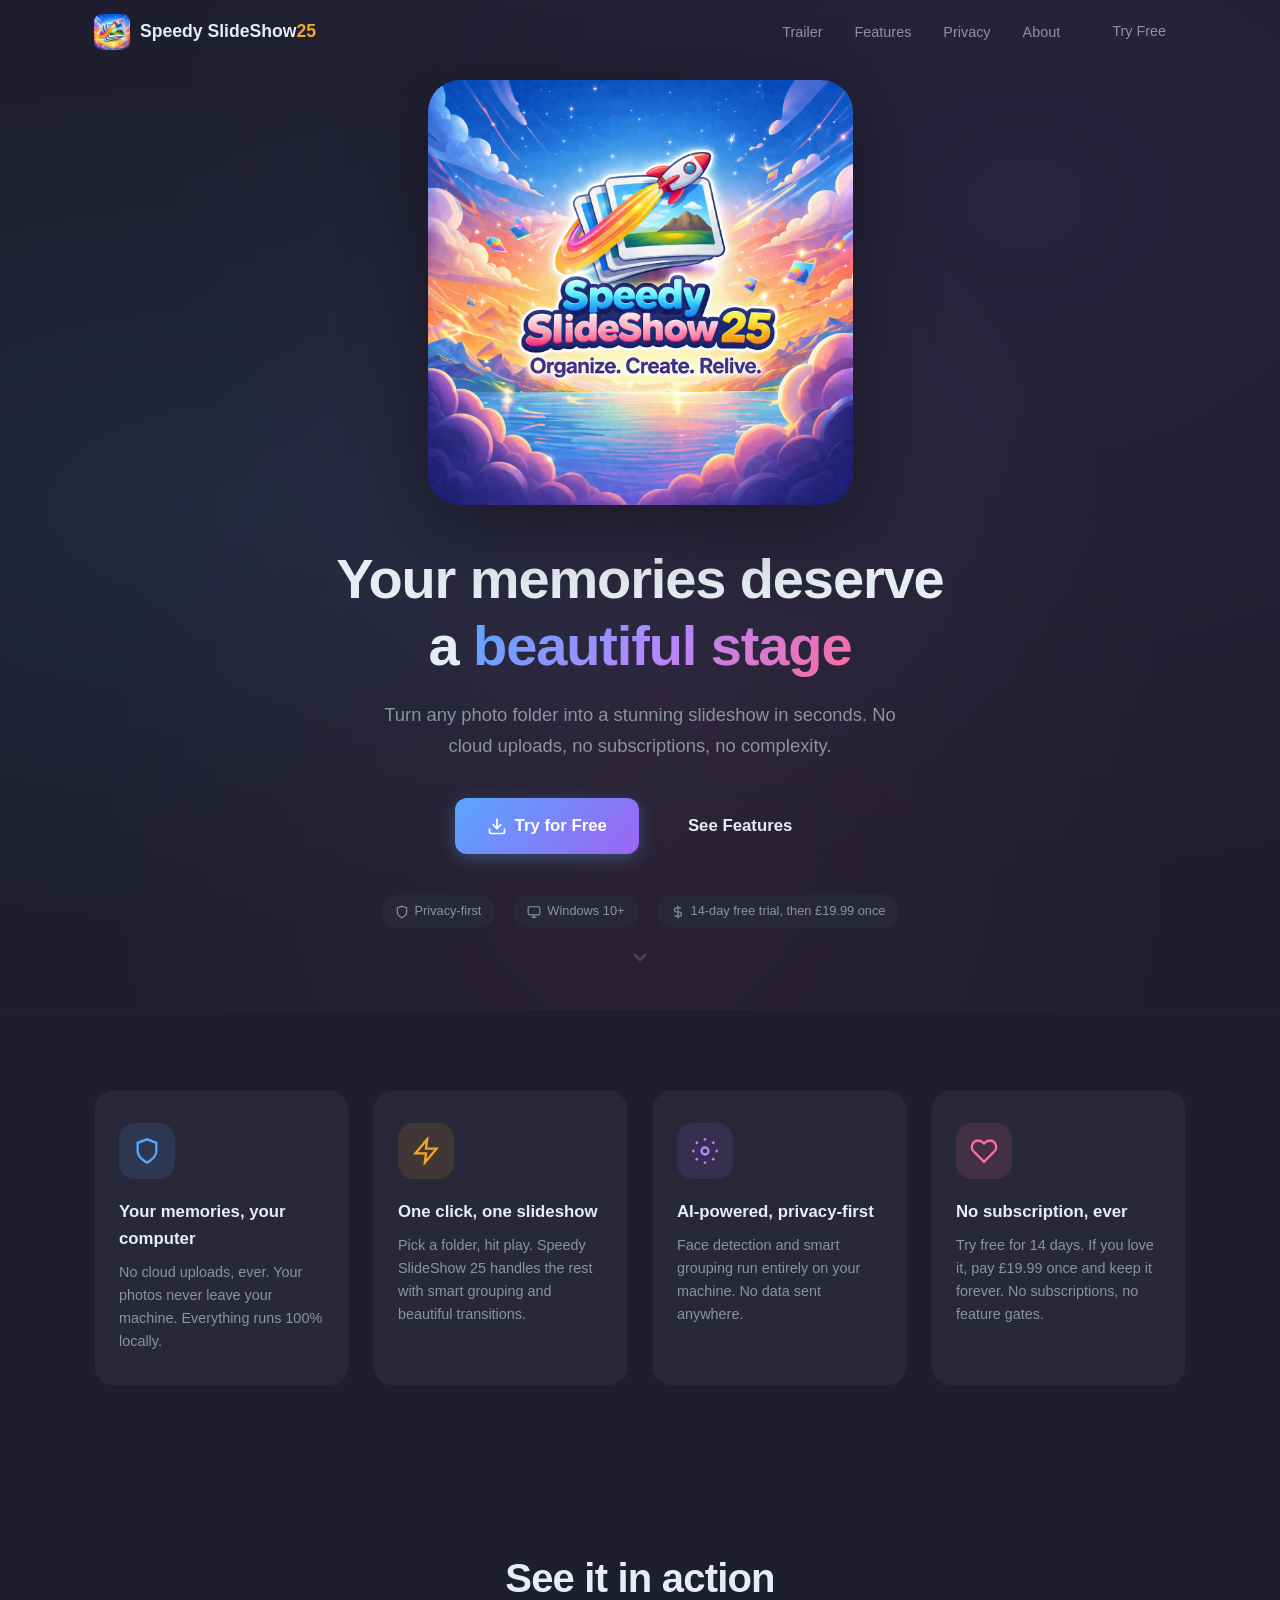
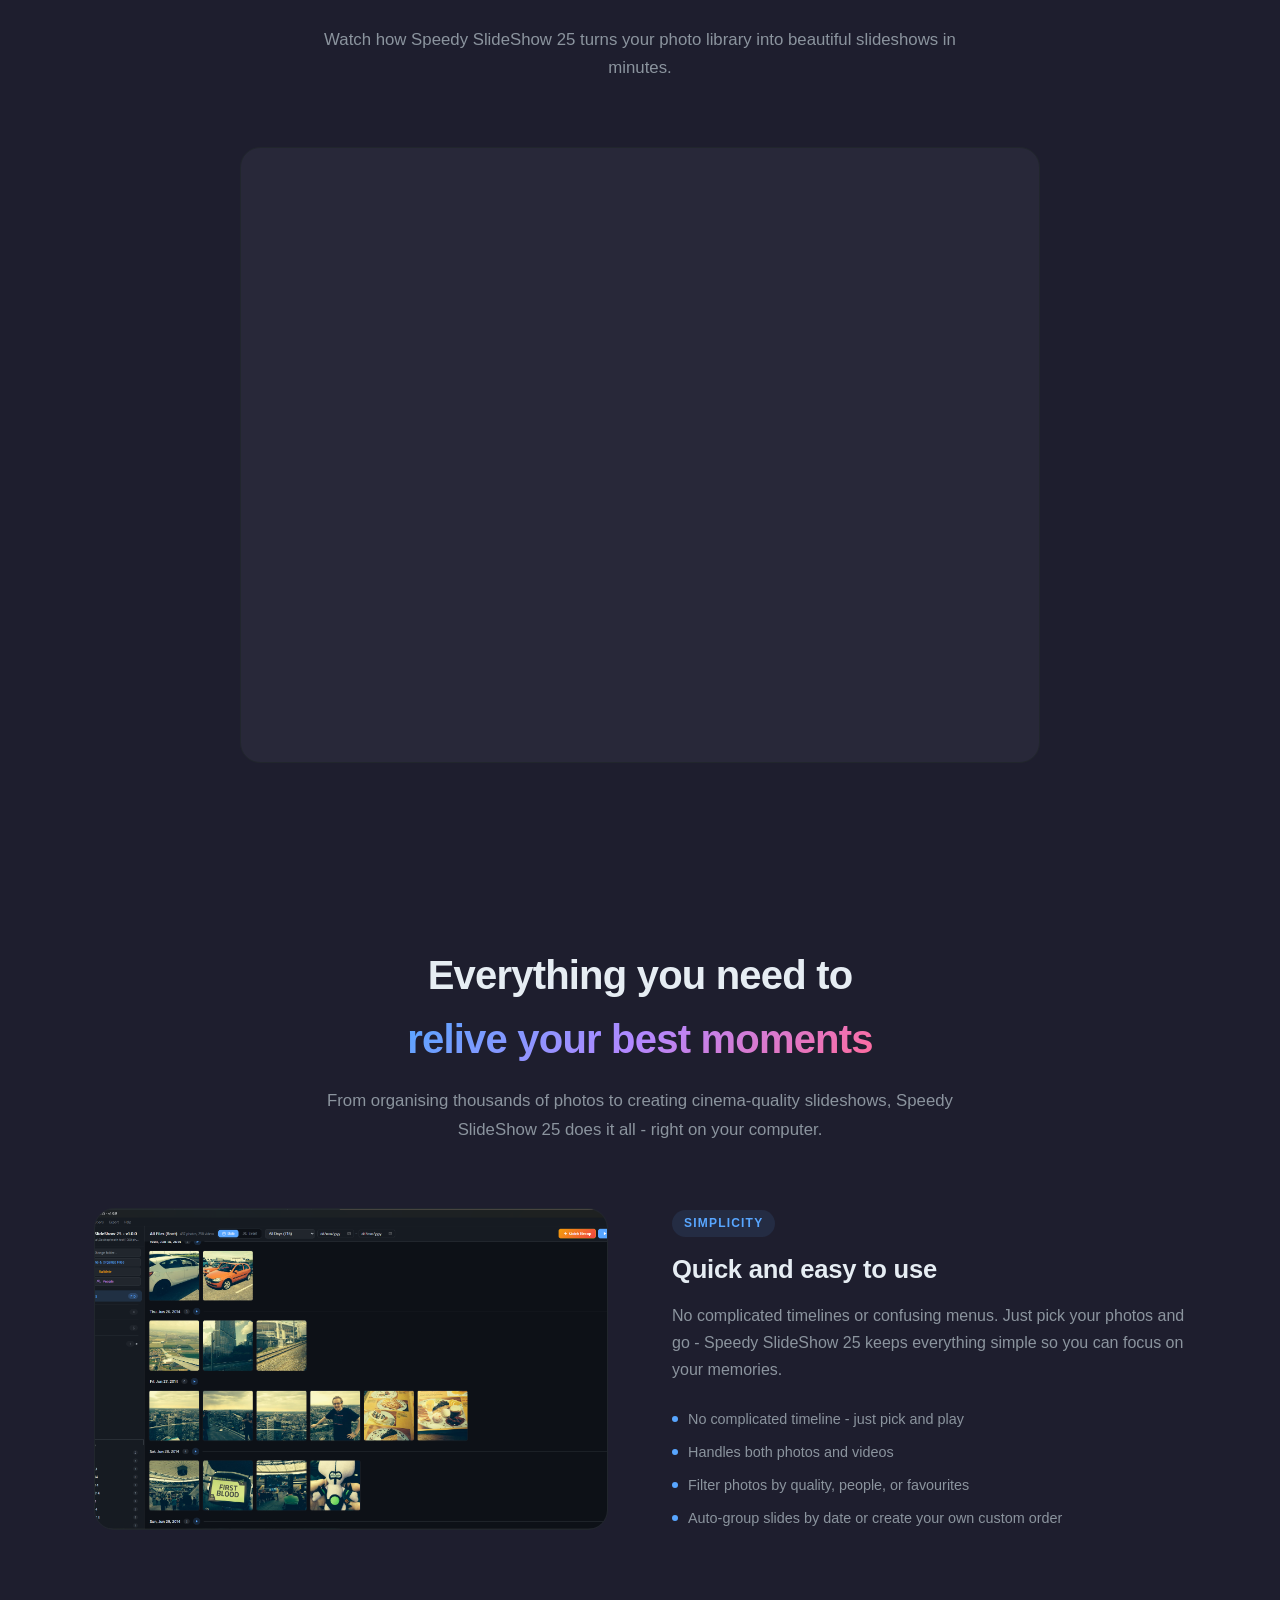
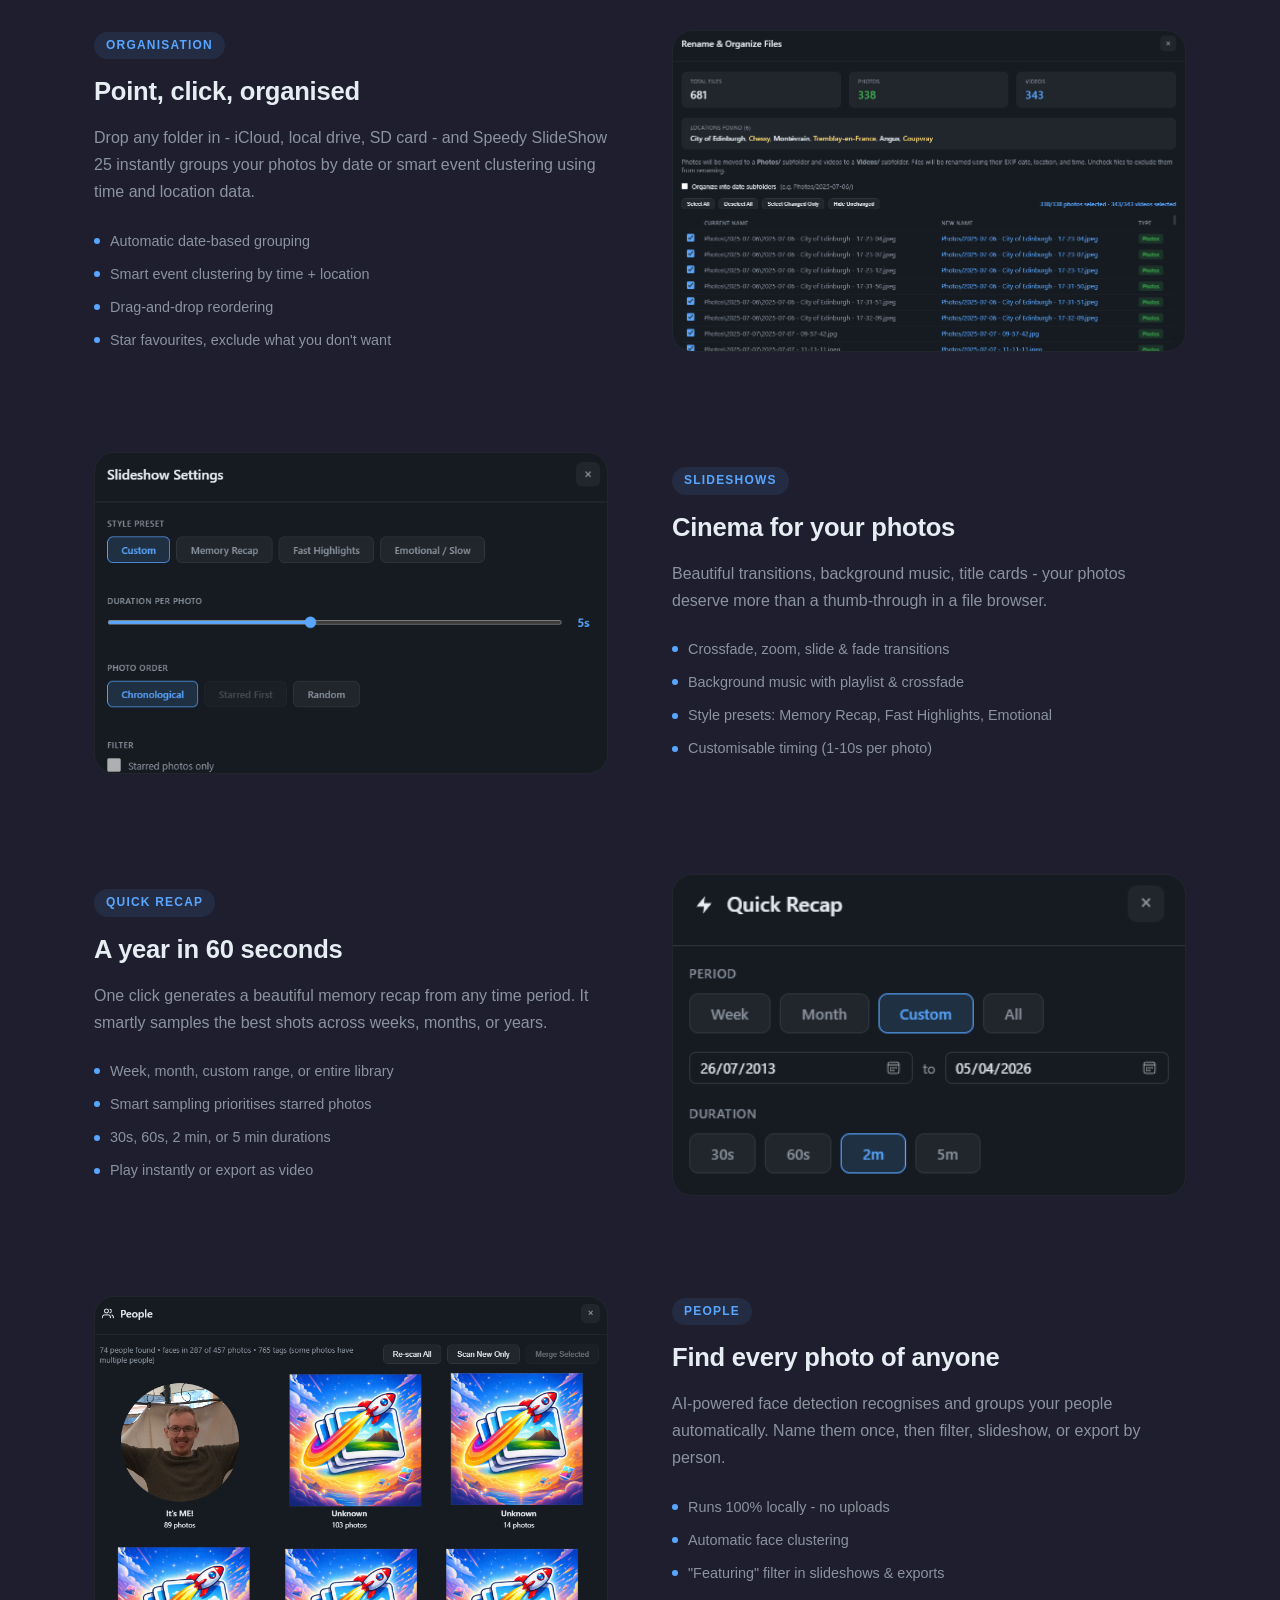
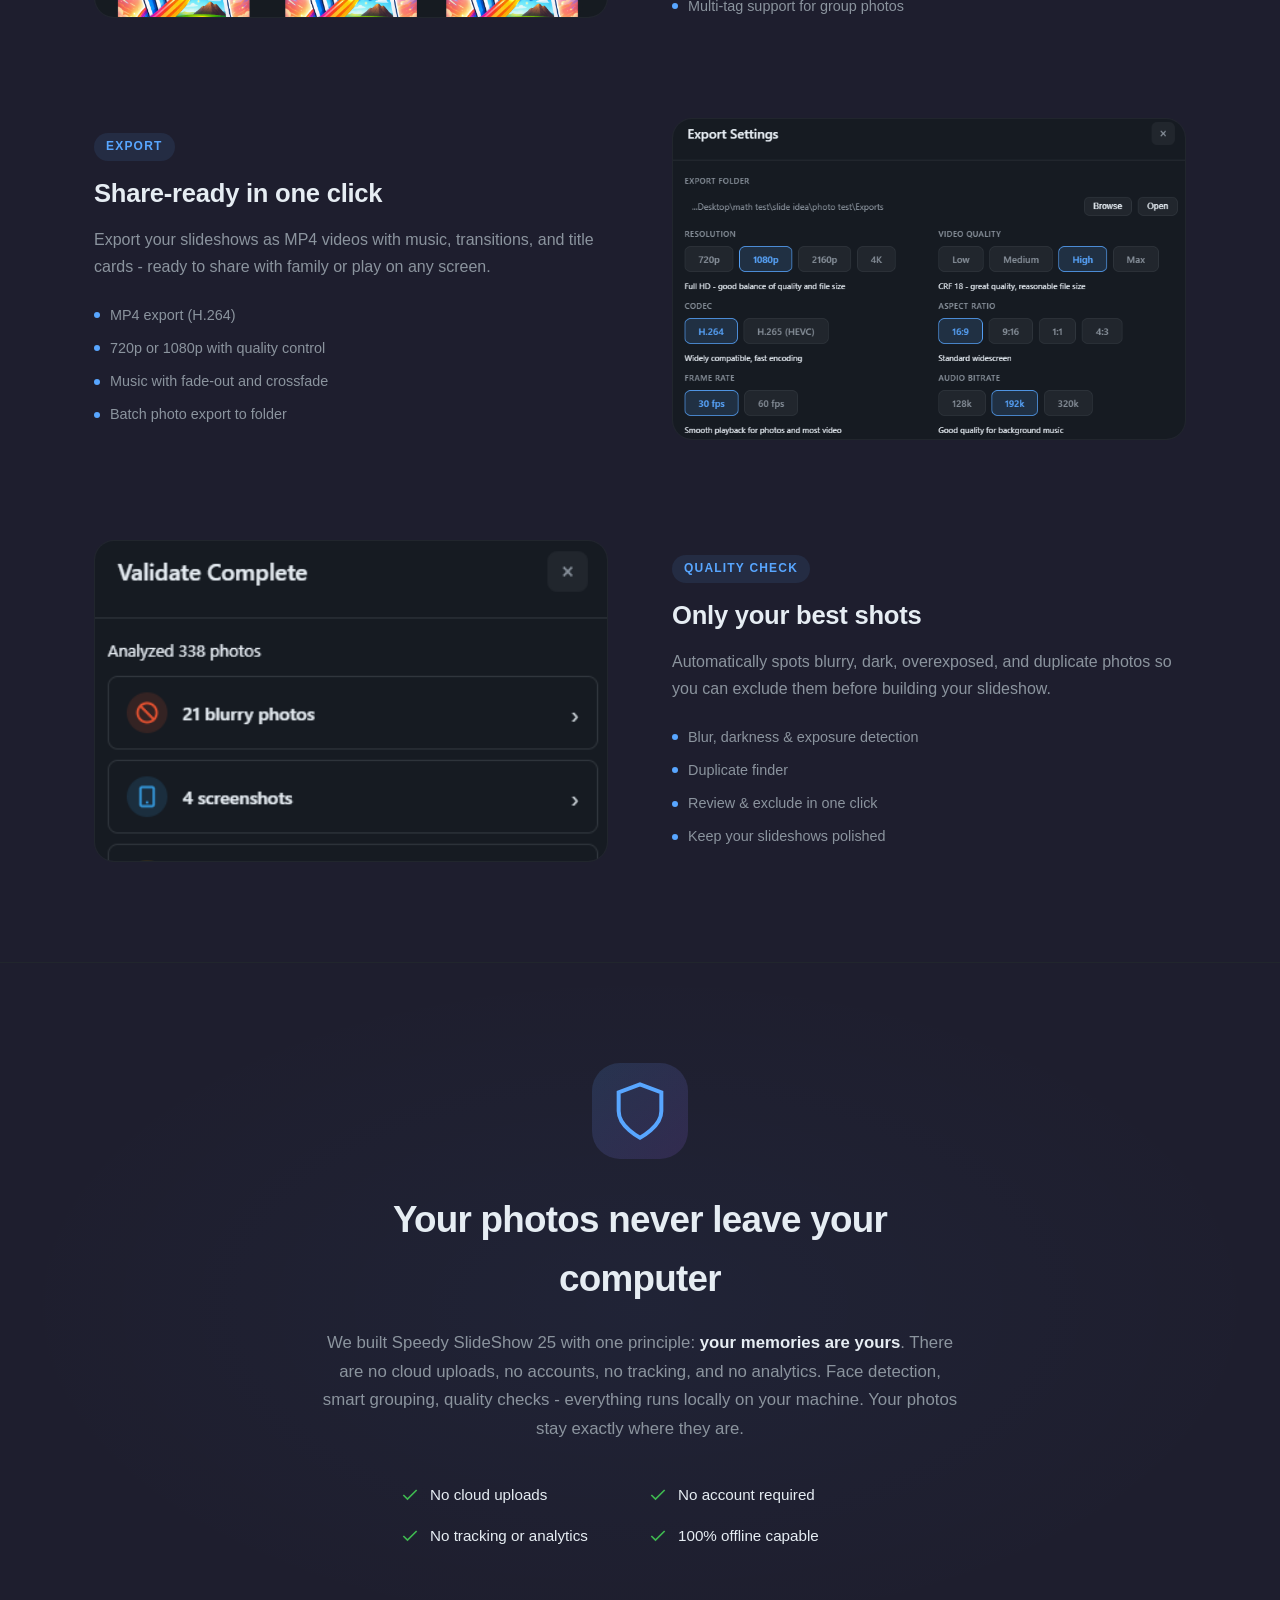
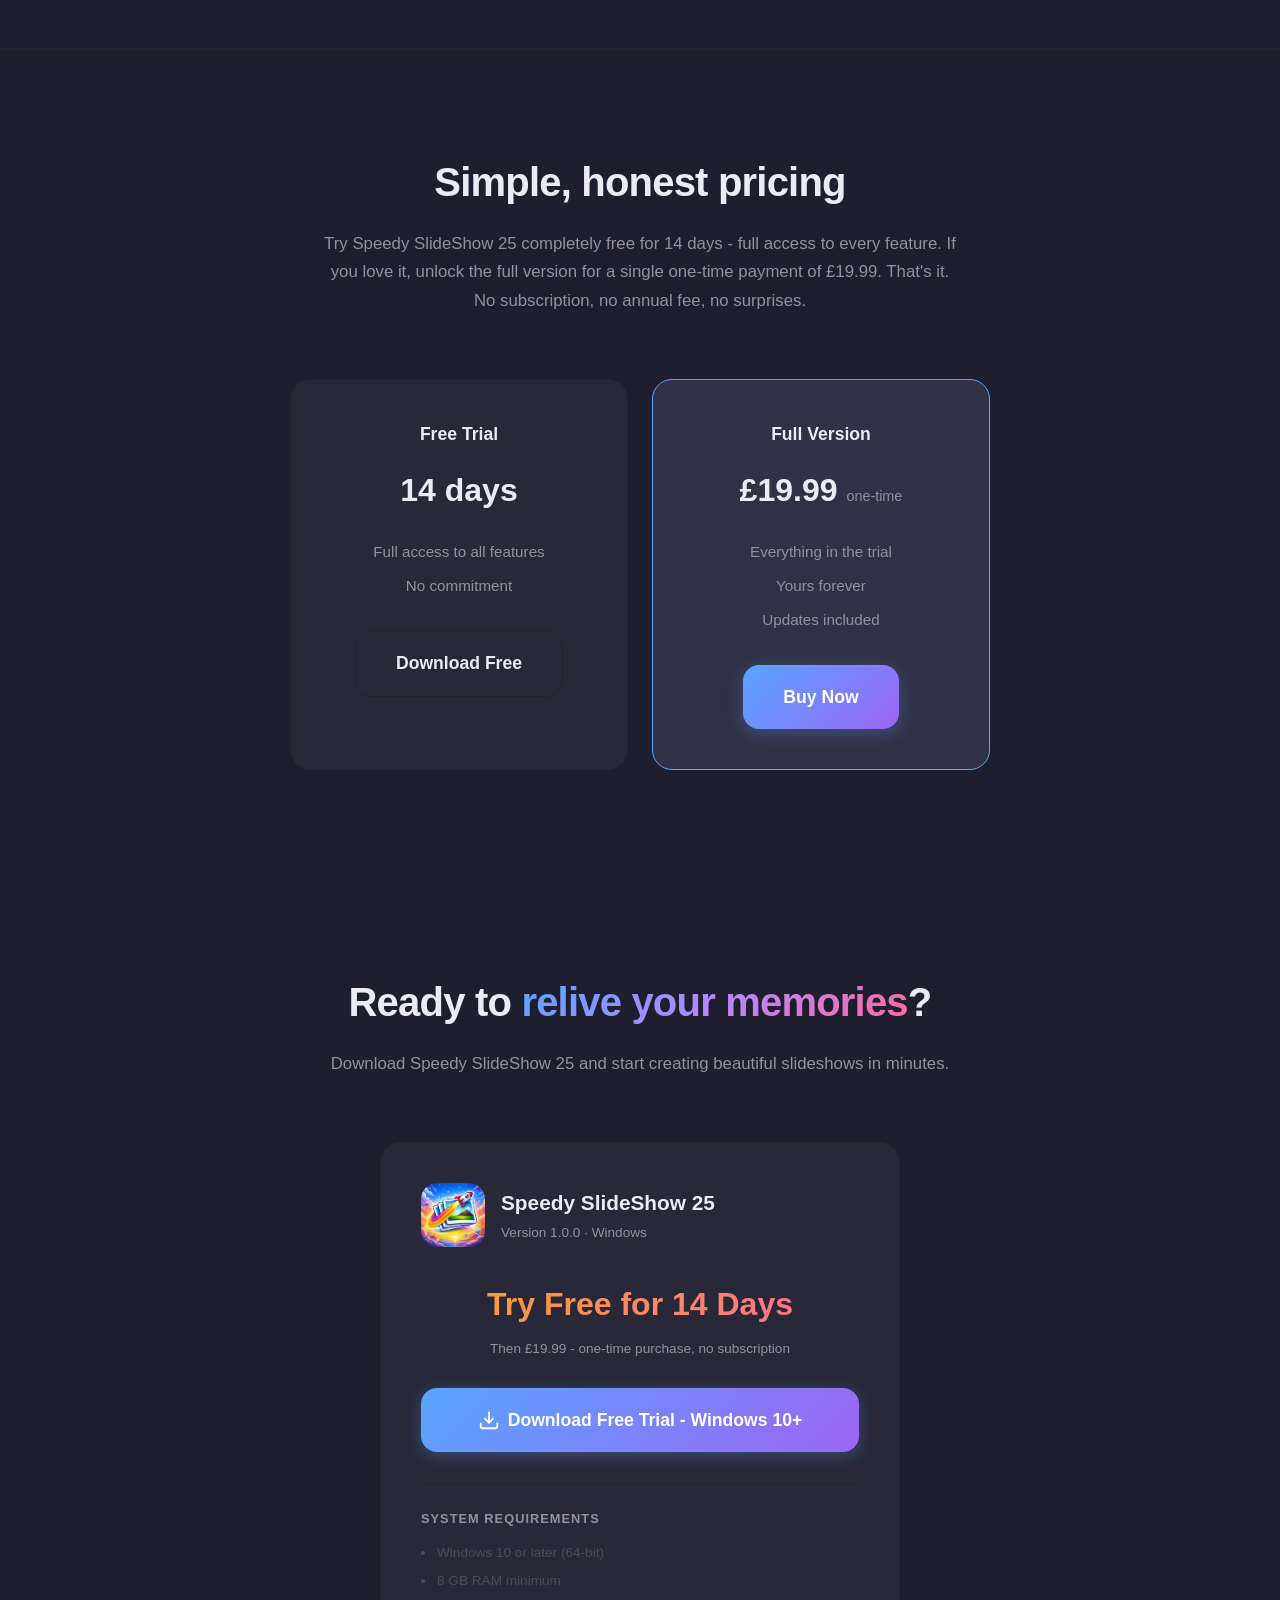
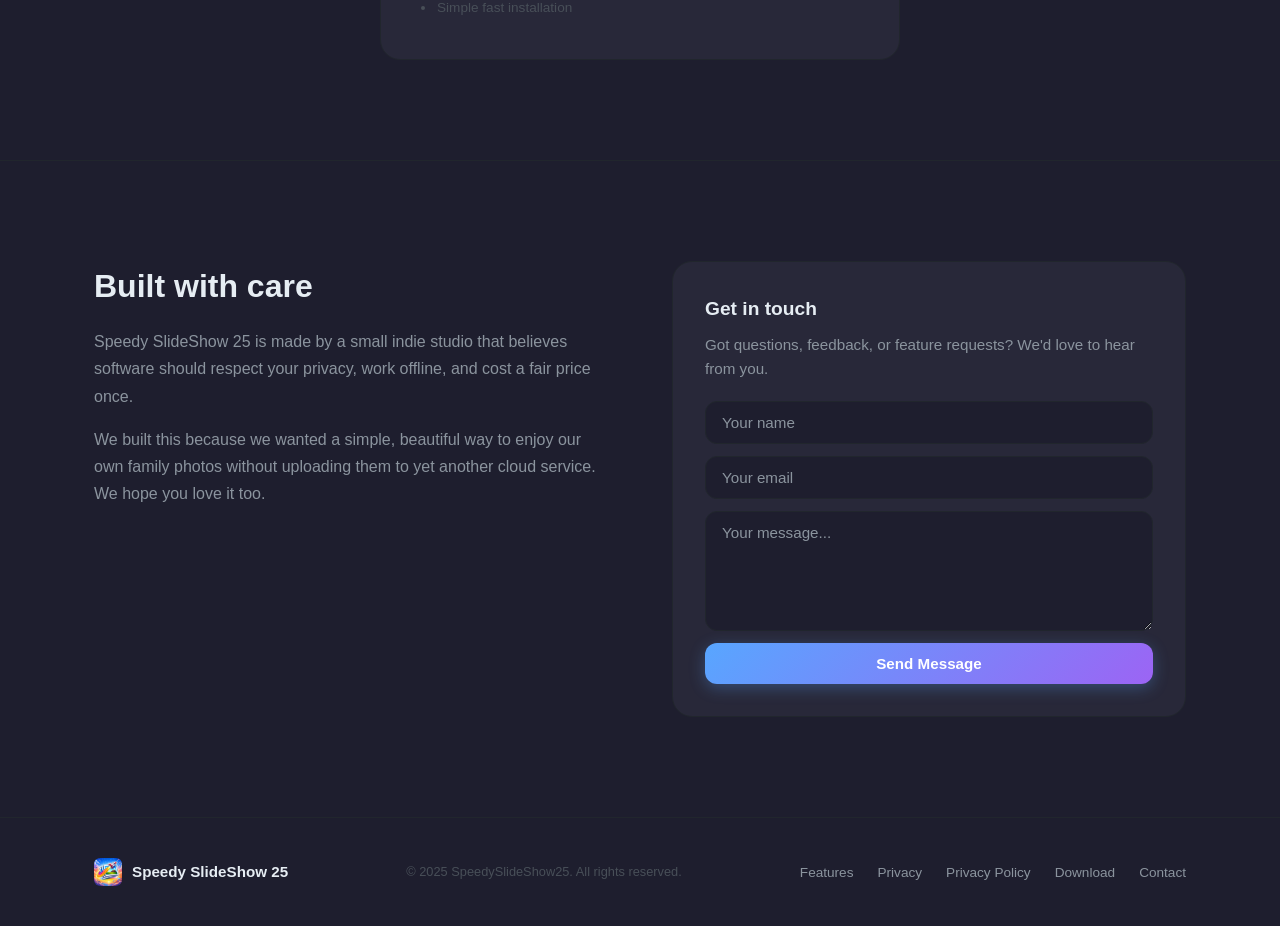
==== index.html @ d63a225c "Add privacy policy page at /privacy Co-Authored-By: Claude Opus 4.6 (1M context) <noreply@anthropic." ====
<!DOCTYPE html>
<html lang="en">
<head>
  <meta charset="UTF-8">
  <meta name="viewport" content="width=device-width, initial-scale=1.0">
  <title>Speedy SlideShow 25 - iCloud Photo Slideshow Maker for Windows</title>
  <meta name="description" content="Turn your iPhone and iCloud photos into beautiful slideshows on Windows. Simple, private, powerful. Try free for 14 days. &pound;19.99 one-time purchase.">
  <link rel="stylesheet" href="css/style.css">
  <link rel="icon" type="image/png" href="images/speedyslideshow-icon.png">
</head>
<body>

  <!-- Navigation -->
  <nav class="navbar" id="navbar">
    <div class="container nav-container">
      <a href="#" class="nav-logo">
        <img src="images/speedyslideshow-icon.png" alt="Speedy SlideShow" class="nav-logo-img">
        <span>Speedy SlideShow<span class="version">25</span></span>
      </a>
      <button class="nav-toggle" id="navToggle" aria-label="Toggle menu">
        <span></span><span></span><span></span>
      </button>
      <ul class="nav-links" id="navLinks">
        <li><a href="#demo">Trailer</a></li>
        <li><a href="#features">Features</a></li>
        <li><a href="#privacy">Privacy</a></li>
        <li><a href="#about">About</a></li>
        <li><a href="#download" class="btn btn-nav">Try Free</a></li>
      </ul>
    </div>
  </nav>

  <!-- Hero Section -->
  <section class="hero" id="hero">
    <div class="hero-bg"></div>
    <div class="container hero-content">
      <img src="images/speedyslideshow-hero.png" alt="Speedy SlideShow 25" class="hero-logo" loading="eager">
      <h1>Your memories deserve<br>a <span class="gradient-text">beautiful stage</span></h1>
      <p class="hero-subtitle">Turn any photo folder into a stunning slideshow in seconds. No cloud uploads, no subscriptions, no complexity.</p>
      <div class="hero-cta">
        <a href="#download" class="btn btn-primary btn-lg">
          <svg width="20" height="20" viewBox="0 0 24 24" fill="none" stroke="currentColor" stroke-width="2"><path d="M21 15v4a2 2 0 01-2 2H5a2 2 0 01-2-2v-4"/><polyline points="7 10 12 15 17 10"/><line x1="12" y1="15" x2="12" y2="3"/></svg>
          Try for Free
        </a>
        <a href="#features" class="btn btn-ghost btn-lg">See Features</a>
      </div>
      <div class="hero-badges">
        <span class="badge"><svg width="14" height="14" viewBox="0 0 24 24" fill="none" stroke="currentColor" stroke-width="2"><path d="M12 22s8-4 8-10V5l-8-3-8 3v7c0 6 8 10 8 10z"/></svg> Privacy-first</span>
        <span class="badge"><svg width="14" height="14" viewBox="0 0 24 24" fill="none" stroke="currentColor" stroke-width="2"><rect x="2" y="3" width="20" height="14" rx="2"/><line x1="8" y1="21" x2="16" y2="21"/><line x1="12" y1="17" x2="12" y2="21"/></svg> Windows 10+</span>
        <span class="badge"><svg width="14" height="14" viewBox="0 0 24 24" fill="none" stroke="currentColor" stroke-width="2"><line x1="12" y1="1" x2="12" y2="23"/><path d="M17 5H9.5a3.5 3.5 0 000 7h5a3.5 3.5 0 010 7H6"/></svg> 14-day free trial, then &pound;19.99 once</span>
      </div>
    </div>
    <div class="hero-scroll-indicator">
      <svg width="24" height="24" viewBox="0 0 24 24" fill="none" stroke="currentColor" stroke-width="2"><polyline points="6 9 12 15 18 9"/></svg>
    </div>
  </section>

  <!-- Key Messages -->
  <section class="key-messages">
    <div class="container">
      <div class="messages-grid">
        <div class="message-card">
          <div class="message-icon icon-blue">
            <svg width="28" height="28" viewBox="0 0 24 24" fill="none" stroke="currentColor" stroke-width="2"><path d="M12 22s8-4 8-10V5l-8-3-8 3v7c0 6 8 10 8 10z"/></svg>
          </div>
          <h3>Your memories, your computer</h3>
          <p>No cloud uploads, ever. Your photos never leave your machine. Everything runs 100% locally.</p>
        </div>
        <div class="message-card">
          <div class="message-icon icon-orange">
            <svg width="28" height="28" viewBox="0 0 24 24" fill="none" stroke="currentColor" stroke-width="2"><polygon points="13 2 3 14 12 14 11 22 21 10 12 10 13 2"/></svg>
          </div>
          <h3>One click, one slideshow</h3>
          <p>Pick a folder, hit play. Speedy SlideShow 25 handles the rest with smart grouping and beautiful transitions.</p>
        </div>
        <div class="message-card">
          <div class="message-icon icon-purple">
            <svg width="28" height="28" viewBox="0 0 24 24" fill="none" stroke="currentColor" stroke-width="2"><circle cx="12" cy="12" r="3"/><path d="M12 1v2M12 21v2M4.22 4.22l1.42 1.42M18.36 18.36l1.42 1.42M1 12h2M21 12h2M4.22 19.78l1.42-1.42M18.36 5.64l1.42-1.42"/></svg>
          </div>
          <h3>AI-powered, privacy-first</h3>
          <p>Face detection and smart grouping run entirely on your machine. No data sent anywhere.</p>
        </div>
        <div class="message-card">
          <div class="message-icon icon-pink">
            <svg width="28" height="28" viewBox="0 0 24 24" fill="none" stroke="currentColor" stroke-width="2"><path d="M20.84 4.61a5.5 5.5 0 00-7.78 0L12 5.67l-1.06-1.06a5.5 5.5 0 00-7.78 7.78l1.06 1.06L12 21.23l7.78-7.78 1.06-1.06a5.5 5.5 0 000-7.78z"/></svg>
          </div>
          <h3>No subscription, ever</h3>
          <p>Try free for 14 days. If you love it, pay &pound;19.99 once and keep it forever. No subscriptions, no feature gates.</p>
        </div>
      </div>
    </div>
  </section>

  <!-- Video Demo Section -->
  <section class="video-demo" id="demo">
    <div class="container">
      <div class="section-header">
        <h2>See it in action</h2>
        <p>Watch how Speedy SlideShow 25 turns your photo library into beautiful slideshows in minutes.</p>
      </div>
      <div class="video-wrapper">
        <!-- Replace VIDEO_ID with your unlisted YouTube video ID -->
        <iframe src="https://www.youtube-nocookie.com/embed/VIDEO_ID" title="Speedy SlideShow 25 Demo" frameborder="0" allow="accelerometer; autoplay; clipboard-write; encrypted-media; gyroscope; picture-in-picture" allowfullscreen></iframe>
      </div>
    </div>
  </section>

  <!-- Features Section -->
  <section class="features" id="features">
    <div class="container">
      <div class="section-header">
        <h2>Everything you need to<br><span class="gradient-text">relive your best moments</span></h2>
        <p>From organising thousands of photos to creating cinema-quality slideshows, Speedy SlideShow 25 does it all - right on your computer.</p>
      </div>

      <!-- Feature: Quick & Easy -->
      <div class="feature-block">
        <div class="feature-visual">
          <div class="feature-screenshot">
            <img src="images/screenshot-mainui.png" alt="Speedy SlideShow 25 main interface" class="screenshot-img" onclick="openLightbox(this.src)" role="button" tabindex="0">
          </div>
        </div>
        <div class="feature-text">
          <div class="feature-label">Simplicity</div>
          <h3>Quick and easy to use</h3>
          <p>No complicated timelines or confusing menus. Just pick your photos and go - Speedy SlideShow 25 keeps everything simple so you can focus on your memories.</p>
          <ul class="feature-list">
            <li>No complicated timeline - just pick and play</li>
            <li>Handles both photos and videos</li>
            <li>Filter photos by quality, people, or favourites</li>
            <li>Auto-group slides by date or create your own custom order</li>
          </ul>
        </div>
      </div>

      <!-- Feature: Organisation -->
      <div class="feature-block feature-block--reverse">
        <div class="feature-visual">
          <div class="feature-screenshot">
            <img src="images/screenshot-organise.png" alt="Rename and Organize Files in Speedy SlideShow 25" class="screenshot-img" onclick="openLightbox(this.src)" role="button" tabindex="0">
          </div>
        </div>
        <div class="feature-text">
          <div class="feature-label">Organisation</div>
          <h3>Point, click, organised</h3>
          <p>Drop any folder in - iCloud, local drive, SD card - and Speedy SlideShow 25 instantly groups your photos by date or smart event clustering using time and location data.</p>
          <ul class="feature-list">
            <li>Automatic date-based grouping</li>
            <li>Smart event clustering by time + location</li>
            <li>Drag-and-drop reordering</li>
            <li>Star favourites, exclude what you don't want</li>
          </ul>
        </div>
      </div>

      <!-- Feature: Slideshows -->
      <div class="feature-block">
        <div class="feature-visual">
          <div class="feature-screenshot">
            <img src="images/screenshot-slideshow.png" alt="Slideshow Settings in Speedy SlideShow 25" class="screenshot-img" onclick="openLightbox(this.src)" role="button" tabindex="0">
          </div>
        </div>
        <div class="feature-text">
          <div class="feature-label">Slideshows</div>
          <h3>Cinema for your photos</h3>
          <p>Beautiful transitions, background music, title cards - your photos deserve more than a thumb-through in a file browser.</p>
          <ul class="feature-list">
            <li>Crossfade, zoom, slide &amp; fade transitions</li>
            <li>Background music with playlist &amp; crossfade</li>
            <li>Style presets: Memory Recap, Fast Highlights, Emotional</li>
            <li>Customisable timing (1-10s per photo)</li>
          </ul>
        </div>
      </div>

      <!-- Feature: Quick Recap -->
      <div class="feature-block feature-block--reverse">
        <div class="feature-visual">
          <div class="feature-screenshot">
            <img src="images/screenshot-quickrecap.png" alt="Quick Recap dialog" class="screenshot-img" onclick="openLightbox(this.src)" role="button" tabindex="0">
          </div>
        </div>
        <div class="feature-text">
          <div class="feature-label">Quick Recap</div>
          <h3>A year in 60 seconds</h3>
          <p>One click generates a beautiful memory recap from any time period. It smartly samples the best shots across weeks, months, or years.</p>
          <ul class="feature-list">
            <li>Week, month, custom range, or entire library</li>
            <li>Smart sampling prioritises starred photos</li>
            <li>30s, 60s, 2 min, or 5 min durations</li>
            <li>Play instantly or export as video</li>
          </ul>
        </div>
      </div>

      <!-- Feature: Face Detection -->
      <div class="feature-block">
        <div class="feature-visual">
          <div class="feature-screenshot">
            <img src="images/screenshot-people.jpg" alt="People face detection in Speedy SlideShow 25" class="screenshot-img" onclick="openLightbox(this.src)" role="button" tabindex="0">
          </div>
        </div>
        <div class="feature-text">
          <div class="feature-label">People</div>
          <h3>Find every photo of anyone</h3>
          <p>AI-powered face detection recognises and groups your people automatically. Name them once, then filter, slideshow, or export by person.</p>
          <ul class="feature-list">
            <li>Runs 100% locally - no uploads</li>
            <li>Automatic face clustering</li>
            <li>"Featuring" filter in slideshows &amp; exports</li>
            <li>Multi-tag support for group photos</li>
          </ul>
        </div>
      </div>

      <!-- Feature: Export -->
      <div class="feature-block feature-block--reverse">
        <div class="feature-visual">
          <div class="feature-screenshot">
            <img src="images/screenshot-export.png" alt="Export Settings in Speedy SlideShow 25" class="screenshot-img" onclick="openLightbox(this.src)" role="button" tabindex="0">
          </div>
        </div>
        <div class="feature-text">
          <div class="feature-label">Export</div>
          <h3>Share-ready in one click</h3>
          <p>Export your slideshows as MP4 videos with music, transitions, and title cards - ready to share with family or play on any screen.</p>
          <ul class="feature-list">
            <li>MP4 export (H.264)</li>
            <li>720p or 1080p with quality control</li>
            <li>Music with fade-out and crossfade</li>
            <li>Batch photo export to folder</li>
          </ul>
        </div>
      </div>

      <!-- Feature: Quality Check -->
      <div class="feature-block">
        <div class="feature-visual">
          <div class="feature-screenshot">
            <img src="images/screenshot-quality.png" alt="Quality Validation in Speedy SlideShow 25" class="screenshot-img" onclick="openLightbox(this.src)" role="button" tabindex="0">
          </div>
        </div>
        <div class="feature-text">
          <div class="feature-label">Quality Check</div>
          <h3>Only your best shots</h3>
          <p>Automatically spots blurry, dark, overexposed, and duplicate photos so you can exclude them before building your slideshow.</p>
          <ul class="feature-list">
            <li>Blur, darkness &amp; exposure detection</li>
            <li>Duplicate finder</li>
            <li>Review &amp; exclude in one click</li>
            <li>Keep your slideshows polished</li>
          </ul>
        </div>
      </div>
    </div>
  </section>

  <!-- Privacy Section -->
  <section class="privacy" id="privacy">
    <div class="container">
      <div class="privacy-content">
        <div class="privacy-icon">
          <svg width="64" height="64" viewBox="0 0 24 24" fill="none" stroke="currentColor" stroke-width="1.5"><path d="M12 22s8-4 8-10V5l-8-3-8 3v7c0 6 8 10 8 10z"/></svg>
        </div>
        <h2>Your photos never leave your computer</h2>
        <p>We built Speedy SlideShow 25 with one principle: <strong>your memories are yours</strong>. There are no cloud uploads, no accounts, no tracking, and no analytics. Face detection, smart grouping, quality checks - everything runs locally on your machine. Your photos stay exactly where they are.</p>
        <div class="privacy-points">
          <div class="privacy-point">
            <svg width="20" height="20" viewBox="0 0 24 24" fill="none" stroke="currentColor" stroke-width="2"><polyline points="20 6 9 17 4 12"/></svg>
            <span>No cloud uploads</span>
          </div>
          <div class="privacy-point">
            <svg width="20" height="20" viewBox="0 0 24 24" fill="none" stroke="currentColor" stroke-width="2"><polyline points="20 6 9 17 4 12"/></svg>
            <span>No account required</span>
          </div>
          <div class="privacy-point">
            <svg width="20" height="20" viewBox="0 0 24 24" fill="none" stroke="currentColor" stroke-width="2"><polyline points="20 6 9 17 4 12"/></svg>
            <span>No tracking or analytics</span>
          </div>
          <div class="privacy-point">
            <svg width="20" height="20" viewBox="0 0 24 24" fill="none" stroke="currentColor" stroke-width="2"><polyline points="20 6 9 17 4 12"/></svg>
            <span>100% offline capable</span>
          </div>
        </div>
      </div>
    </div>
  </section>

  <!-- Pricing Section -->
  <section class="pricing" id="pricing">
    <div class="container">
      <div class="section-header">
        <h2>Simple, honest pricing</h2>
        <p>Try Speedy SlideShow 25 completely free for 14 days - full access to every feature. If you love it, unlock the full version for a single one-time payment of &pound;19.99. That's it. No subscription, no annual fee, no surprises.</p>
      </div>
      <div class="pricing-cards">
        <div class="pricing-card">
          <h3 class="pricing-card-title">Free Trial</h3>
          <div class="pricing-card-price">14 days</div>
          <ul class="pricing-card-features">
            <li>Full access to all features</li>
            <li>No commitment</li>
          </ul>
          <a href="#download" class="btn btn-ghost btn-xl">Download Free</a>
        </div>
        <div class="pricing-card pricing-card--featured">
          <h3 class="pricing-card-title">Full Version</h3>
          <div class="pricing-card-price">&pound;19.99 <span class="pricing-card-period">one-time</span></div>
          <ul class="pricing-card-features">
            <li>Everything in the trial</li>
            <li>Yours forever</li>
            <li>Updates included</li>
          </ul>
          <a href="#download" class="btn btn-primary btn-xl">Buy Now</a>
        </div>
      </div>
    </div>
  </section>

  <!-- Download Section -->
  <section class="download" id="download">
    <div class="container">
      <div class="section-header">
        <h2>Ready to <span class="gradient-text">relive your memories</span>?</h2>
        <p>Download Speedy SlideShow 25 and start creating beautiful slideshows in minutes.</p>
      </div>

      <div class="download-card">
        <div class="download-card-header">
          <img src="images/speedyslideshow-icon.png" alt="Speedy SlideShow 25" class="download-logo">
          <div>
            <h3>Speedy SlideShow 25</h3>
            <span class="download-version">Version 1.0.0 &middot; Windows</span>
          </div>
        </div>
        <div class="download-price">
          <span class="price-amount">Try Free for 14 Days</span>
          <span class="price-note">Then &pound;19.99 - one-time purchase, no subscription</span>
        </div>
        <a href="#" class="btn btn-primary btn-xl btn-download">
          <svg width="22" height="22" viewBox="0 0 24 24" fill="none" stroke="currentColor" stroke-width="2"><path d="M21 15v4a2 2 0 01-2 2H5a2 2 0 01-2-2v-4"/><polyline points="7 10 12 15 17 10"/><line x1="12" y1="15" x2="12" y2="3"/></svg>
          Download Free Trial - Windows 10+
        </a>
        <div class="system-req">
          <h4>System Requirements</h4>
          <ul>
            <li>Windows 10 or later (64-bit)</li>
            <li>8 GB RAM minimum</li>
            <li>Simple fast installation</li>
          </ul>
        </div>
      </div>
    </div>
  </section>

  <!-- About Section -->
  <section class="about" id="about">
    <div class="container">
      <div class="about-grid">
        <div class="about-text">
          <h2>Built with care</h2>
          <p>Speedy SlideShow 25 is made by a small indie studio that believes software should respect your privacy, work offline, and cost a fair price once.</p>
          <p>We built this because we wanted a simple, beautiful way to enjoy our own family photos without uploading them to yet another cloud service. We hope you love it too.</p>
        </div>
        <div class="about-contact">
          <h3>Get in touch</h3>
          <p>Got questions, feedback, or feature requests? We'd love to hear from you.</p>
          <form action="https://formsubmit.co/bloodangelscommander@gmail.com" method="POST" class="feedback-form">
            <input type="hidden" name="_subject" value="SpeedySlideShow25 Feedback">
            <input type="hidden" name="_captcha" value="false">
            <input type="hidden" name="_template" value="table">
            <input type="text" name="name" placeholder="Your name" required class="feedback-input">
            <input type="email" name="email" placeholder="Your email" required class="feedback-input">
            <textarea name="message" placeholder="Your message..." required class="feedback-input feedback-textarea"></textarea>
            <button type="submit" class="btn btn-primary feedback-btn">Send Message</button>
          </form>
        </div>
      </div>
    </div>
  </section>

  <!-- Footer -->
  <footer class="footer">
    <div class="container footer-content">
      <div class="footer-logo">
        <img src="images/speedyslideshow-icon.png" alt="Speedy SlideShow" class="footer-logo-img">
        <span>Speedy SlideShow 25</span>
      </div>
      <p class="footer-copy">&copy; 2025 SpeedySlideShow25. All rights reserved.</p>
      <div class="footer-links">
        <a href="#features">Features</a>
        <a href="#privacy">Privacy</a>
        <a href="/privacy">Privacy Policy</a>
        <a href="#download">Download</a>
        <a href="#about">Contact</a>
      </div>
    </div>
  </footer>

  <!-- Lightbox -->
  <div class="lightbox" id="lightbox" onclick="closeLightbox()">
    <button class="lightbox-close" aria-label="Close">&times;</button>
    <img class="lightbox-img" id="lightboxImg" src="" alt="Screenshot preview">
  </div>

  <script src="js/main.js"></script>
</body>
</html>
---- css/style.css ----
/* ============================================
   Speedy SlideShow 25 - Website Styles
   ============================================ */

/* --- Reset & Base --- */
*, *::before, *::after {
  margin: 0;
  padding: 0;
  box-sizing: border-box;
}

:root {
  --bg-deep: #1e1e2e;
  --bg-card: #282839;
  --bg-card-hover: #313145;
  --blue: #58a6ff;
  --blue-light: #79b8ff;
  --orange: #f5a623;
  --orange-dark: #ff8c00;
  --purple: #b388ff;
  --purple-dark: #9c64f4;
  --pink: #ff6b9d;
  --pink-dark: #e91e8a;
  --text: #e6edf3;
  --text-muted: #8b949e;
  --text-dim: #484f58;
  --border: #21262d;
  --radius: 12px;
  --radius-lg: 20px;
  --shadow: 0 8px 32px rgba(0, 0, 0, 0.3);
  --transition: 0.3s cubic-bezier(0.4, 0, 0.2, 1);
}

html {
  scroll-behavior: smooth;
  scroll-padding-top: 80px;
}

body {
  font-family: -apple-system, BlinkMacSystemFont, 'Segoe UI', Roboto, Oxygen, Ubuntu, Cantarell, sans-serif;
  background: var(--bg-deep);
  color: var(--text);
  line-height: 1.6;
  overflow-x: hidden;
  -webkit-font-smoothing: antialiased;
}

.container {
  max-width: 1140px;
  margin: 0 auto;
  padding: 0 24px;
}

img {
  max-width: 100%;
  height: auto;
}

a {
  color: var(--blue);
  text-decoration: none;
  transition: color var(--transition);
}

a:hover {
  color: var(--blue-light);
}

/* --- Gradient Text --- */
.gradient-text {
  background: linear-gradient(135deg, var(--blue), var(--purple), var(--pink));
  -webkit-background-clip: text;
  -webkit-text-fill-color: transparent;
  background-clip: text;
}

/* --- Buttons --- */
.btn {
  display: inline-flex;
  align-items: center;
  gap: 8px;
  padding: 12px 24px;
  border-radius: var(--radius);
  font-size: 0.95rem;
  font-weight: 600;
  border: none;
  cursor: pointer;
  transition: all var(--transition);
  text-decoration: none;
  white-space: nowrap;
}

.btn-primary {
  background: linear-gradient(135deg, var(--blue), var(--purple-dark));
  color: #fff;
  box-shadow: 0 4px 16px rgba(88, 166, 255, 0.3);
}

.btn-primary:hover {
  transform: translateY(-2px);
  box-shadow: 0 6px 24px rgba(88, 166, 255, 0.4);
  color: #fff;
}

.btn-ghost {
  background: transparent;
  color: var(--text);
  border: 1px solid var(--border);
}

.btn-ghost:hover {
  background: var(--bg-card);
  border-color: var(--text-muted);
  color: var(--text);
}

.btn-lg {
  padding: 14px 32px;
  font-size: 1.05rem;
}

.btn-xl {
  padding: 18px 40px;
  font-size: 1.1rem;
  border-radius: 16px;
}

.btn-nav {
  padding: 8px 20px;
  font-size: 0.85rem;
}

/* --- Navbar --- */
.navbar {
  position: fixed;
  top: 0;
  left: 0;
  right: 0;
  z-index: 1000;
  padding: 12px 0;
  transition: all var(--transition);
  background: transparent;
}

.navbar.scrolled {
  background: rgba(13, 17, 23, 0.92);
  backdrop-filter: blur(20px);
  -webkit-backdrop-filter: blur(20px);
  border-bottom: 1px solid var(--border);
  padding: 8px 0;
}

.nav-container {
  display: flex;
  align-items: center;
  justify-content: space-between;
}

.nav-logo {
  display: flex;
  align-items: center;
  gap: 10px;
  font-weight: 700;
  font-size: 1.1rem;
  color: var(--text);
  text-decoration: none;
}

.nav-logo:hover {
  color: var(--text);
}

.nav-logo-img {
  width: 36px;
  height: 36px;
  border-radius: 8px;
}

.nav-logo .version {
  color: var(--orange);
}

.nav-links {
  display: flex;
  align-items: center;
  gap: 32px;
  list-style: none;
}

.nav-links a {
  color: var(--text-muted);
  font-size: 0.9rem;
  font-weight: 500;
  transition: color var(--transition);
}

.nav-links a:hover {
  color: var(--text);
}

.nav-toggle {
  display: none;
  flex-direction: column;
  gap: 5px;
  background: none;
  border: none;
  cursor: pointer;
  padding: 4px;
}

.nav-toggle span {
  width: 24px;
  height: 2px;
  background: var(--text);
  border-radius: 2px;
  transition: all var(--transition);
}

/* --- Hero --- */
.hero {
  position: relative;
  min-height: 100vh;
  display: flex;
  align-items: center;
  justify-content: center;
  text-align: center;
  padding: 80px 0 80px;
  overflow: hidden;
}

.hero-bg {
  position: absolute;
  inset: 0;
  background:
    radial-gradient(ellipse at 20% 50%, rgba(88, 166, 255, 0.08) 0%, transparent 60%),
    radial-gradient(ellipse at 80% 20%, rgba(156, 100, 244, 0.08) 0%, transparent 60%),
    radial-gradient(ellipse at 50% 80%, rgba(255, 107, 157, 0.06) 0%, transparent 60%);
  pointer-events: none;
}

.hero-content {
  position: relative;
  z-index: 1;
}

.hero-logo {
  width: 425px;
  height: 425px;
  margin: 0 auto 32px;
  border-radius: 32px;
  animation: float 6s ease-in-out infinite;
  filter: drop-shadow(0 20px 40px rgba(0, 0, 0, 0.4));
}

@keyframes float {
  0%, 100% { transform: translateY(0); }
  50% { transform: translateY(-12px); }
}

.hero h1 {
  font-size: clamp(2.2rem, 5vw, 3.5rem);
  font-weight: 800;
  line-height: 1.2;
  margin-bottom: 20px;
  letter-spacing: -0.02em;
}

.hero-subtitle {
  font-size: 1.15rem;
  color: var(--text-muted);
  max-width: 560px;
  margin: 0 auto 36px;
  line-height: 1.7;
}

.hero-cta {
  display: flex;
  gap: 16px;
  justify-content: center;
  flex-wrap: wrap;
  margin-bottom: 40px;
}

.hero-badges {
  display: flex;
  gap: 16px;
  justify-content: center;
  flex-wrap: wrap;
}

.badge {
  display: inline-flex;
  align-items: center;
  gap: 6px;
  padding: 6px 14px;
  background: var(--bg-card);
  border: 1px solid var(--border);
  border-radius: 100px;
  font-size: 0.8rem;
  color: var(--text-muted);
}

.hero-scroll-indicator {
  position: absolute;
  bottom: 32px;
  left: 50%;
  transform: translateX(-50%);
  animation: bounce 2s infinite;
  color: var(--text-dim);
}

@keyframes bounce {
  0%, 20%, 50%, 80%, 100% { transform: translateX(-50%) translateY(0); }
  40% { transform: translateX(-50%) translateY(-8px); }
  60% { transform: translateX(-50%) translateY(-4px); }
}

/* --- Key Messages --- */
.key-messages {
  padding: 80px 0;
  border-top: 1px solid var(--border);
}

.messages-grid {
  display: grid;
  grid-template-columns: repeat(4, 1fr);
  gap: 24px;
}

.message-card {
  background: var(--bg-card);
  border: 1px solid var(--border);
  border-radius: var(--radius-lg);
  padding: 32px 24px;
  transition: all var(--transition);
}

.message-card:hover {
  background: var(--bg-card-hover);
  transform: translateY(-4px);
  box-shadow: var(--shadow);
}

.message-icon {
  width: 56px;
  height: 56px;
  border-radius: 16px;
  display: flex;
  align-items: center;
  justify-content: center;
  margin-bottom: 20px;
}

.icon-blue {
  background: rgba(88, 166, 255, 0.12);
  color: var(--blue);
}

.icon-orange {
  background: rgba(245, 166, 35, 0.12);
  color: var(--orange);
}

.icon-purple {
  background: rgba(156, 100, 244, 0.12);
  color: var(--purple);
}

.icon-pink {
  background: rgba(255, 107, 157, 0.12);
  color: var(--pink);
}

.message-card h3 {
  font-size: 1.05rem;
  font-weight: 700;
  margin-bottom: 8px;
}

.message-card p {
  font-size: 0.9rem;
  color: var(--text-muted);
  line-height: 1.6;
}

/* --- Section Headers --- */
.section-header {
  text-align: center;
  max-width: 640px;
  margin: 0 auto 64px;
}

.section-header h2 {
  font-size: clamp(1.8rem, 3.5vw, 2.5rem);
  font-weight: 800;
  margin-bottom: 16px;
  letter-spacing: -0.02em;
}

.section-header p {
  font-size: 1.05rem;
  color: var(--text-muted);
  line-height: 1.7;
}

/* --- Video Demo --- */
.video-demo {
  padding: 80px 0;
}

.video-wrapper {
  position: relative;
  width: 100%;
  max-width: 800px;
  margin: 0 auto;
  padding-bottom: 56.25%; /* 16:9 aspect ratio */
  border-radius: var(--radius-lg);
  overflow: hidden;
  background: var(--bg-card);
  border: 1px solid var(--border);
}

.video-wrapper iframe {
  position: absolute;
  top: 0;
  left: 0;
  width: 100%;
  height: 100%;
  border-radius: var(--radius-lg);
}

/* --- Features --- */
.features {
  padding: 100px 0;
}

.feature-block {
  display: grid;
  grid-template-columns: 1fr 1fr;
  gap: 64px;
  align-items: center;
  margin-bottom: 100px;
}

.feature-block:last-child {
  margin-bottom: 0;
}

.feature-block--reverse {
  direction: rtl;
}

.feature-block--reverse > * {
  direction: ltr;
}

.feature-screenshot {
  border-radius: var(--radius-lg);
  overflow: hidden;
  border: 1px solid var(--border);
  background: var(--bg-card);
}

.screenshot-img {
  width: 100%;
  aspect-ratio: 16 / 10;
  object-fit: cover;
  object-position: top;
  display: block;
  border-radius: var(--radius);
  cursor: pointer;
  transition: opacity var(--transition);
}

.screenshot-img:hover {
  opacity: 0.85;
}

/* Lightbox */
.lightbox {
  display: none;
  position: fixed;
  inset: 0;
  z-index: 9999;
  background: rgba(0, 0, 0, 0.9);
  backdrop-filter: blur(8px);
  align-items: center;
  justify-content: center;
  cursor: pointer;
}

.lightbox.open {
  display: flex;
}

.lightbox-img {
  max-width: 90vw;
  max-height: 90vh;
  border-radius: var(--radius);
  box-shadow: 0 16px 64px rgba(0, 0, 0, 0.6);
}

.lightbox-close {
  position: absolute;
  top: 20px;
  right: 28px;
  background: none;
  border: none;
  color: var(--text);
  font-size: 2.5rem;
  cursor: pointer;
  opacity: 0.7;
  transition: opacity var(--transition);
}

.lightbox-close:hover {
  opacity: 1;
}

.screenshot-placeholder {
  aspect-ratio: 16 / 10;
  display: flex;
  flex-direction: column;
  align-items: center;
  justify-content: center;
  gap: 12px;
  color: var(--text-dim);
}

.screenshot-placeholder svg {
  opacity: 0.4;
}

.screenshot-placeholder span {
  font-size: 0.85rem;
  opacity: 0.5;
}

.feature-label {
  display: inline-block;
  font-size: 0.75rem;
  font-weight: 700;
  text-transform: uppercase;
  letter-spacing: 0.1em;
  color: var(--blue);
  margin-bottom: 12px;
  padding: 4px 12px;
  background: rgba(88, 166, 255, 0.1);
  border-radius: 100px;
}

.feature-text h3 {
  font-size: 1.6rem;
  font-weight: 800;
  margin-bottom: 12px;
  letter-spacing: -0.01em;
}

.feature-text > p {
  color: var(--text-muted);
  font-size: 1rem;
  margin-bottom: 24px;
  line-height: 1.7;
}

.feature-list {
  list-style: none;
  display: flex;
  flex-direction: column;
  gap: 10px;
}

.feature-list li {
  display: flex;
  align-items: center;
  gap: 10px;
  font-size: 0.9rem;
  color: var(--text-muted);
}

.feature-list li::before {
  content: '';
  width: 6px;
  height: 6px;
  border-radius: 50%;
  background: var(--blue);
  flex-shrink: 0;
}

/* --- Privacy --- */
.privacy {
  padding: 100px 0;
  background:
    radial-gradient(ellipse at 50% 50%, rgba(88, 166, 255, 0.04) 0%, transparent 70%);
  border-top: 1px solid var(--border);
  border-bottom: 1px solid var(--border);
}

.privacy-content {
  text-align: center;
  max-width: 640px;
  margin: 0 auto;
}

.privacy-icon {
  width: 96px;
  height: 96px;
  border-radius: 28px;
  background: linear-gradient(135deg, rgba(88, 166, 255, 0.15), rgba(156, 100, 244, 0.15));
  display: flex;
  align-items: center;
  justify-content: center;
  margin: 0 auto 32px;
  color: var(--blue);
}

.privacy h2 {
  font-size: clamp(1.8rem, 3.5vw, 2.3rem);
  font-weight: 800;
  margin-bottom: 20px;
  letter-spacing: -0.02em;
}

.privacy p {
  color: var(--text-muted);
  font-size: 1.05rem;
  line-height: 1.7;
  margin-bottom: 40px;
}

.privacy p strong {
  color: var(--text);
}

.privacy-points {
  display: grid;
  grid-template-columns: repeat(2, 1fr);
  gap: 16px;
  max-width: 480px;
  margin: 0 auto;
}

.privacy-point {
  display: flex;
  align-items: center;
  gap: 10px;
  color: var(--text);
  font-size: 0.95rem;
  font-weight: 500;
}

.privacy-point svg {
  color: #3fb950;
  flex-shrink: 0;
}

/* --- Privacy Policy Page --- */
.privacy-policy {
  padding: 140px 0 100px;
  background:
    radial-gradient(ellipse at 50% 0%, rgba(88, 166, 255, 0.05) 0%, transparent 60%);
}

.privacy-policy-header {
  text-align: center;
  max-width: 720px;
  margin: 0 auto 56px;
}

.privacy-policy-header .privacy-icon {
  width: 96px;
  height: 96px;
  border-radius: 28px;
  background: linear-gradient(135deg, rgba(88, 166, 255, 0.15), rgba(156, 100, 244, 0.15));
  display: flex;
  align-items: center;
  justify-content: center;
  margin: 0 auto 28px;
  color: var(--blue);
}

.privacy-policy-header h1 {
  font-size: clamp(2rem, 4vw, 2.8rem);
  font-weight: 800;
  letter-spacing: -0.02em;
  margin-bottom: 12px;
}

.privacy-policy-meta {
  color: var(--text-muted);
  font-size: 0.95rem;
}

.privacy-policy-content {
  max-width: 720px;
  margin: 0 auto;
  background: var(--bg-card);
  border: 1px solid var(--border);
  border-radius: var(--radius-lg);
  padding: 48px 56px;
  box-shadow: var(--shadow);
}

.privacy-policy-content h2 {
  font-size: 1.35rem;
  font-weight: 700;
  color: var(--text);
  margin-top: 32px;
  margin-bottom: 12px;
  letter-spacing: -0.01em;
}

.privacy-policy-content h2:first-child {
  margin-top: 0;
}

.privacy-policy-content p {
  color: var(--text-muted);
  font-size: 1rem;
  line-height: 1.75;
  margin-bottom: 16px;
}

.privacy-policy-content a {
  color: var(--blue);
}

.privacy-policy-content a:hover {
  color: var(--blue-light);
}

.privacy-company {
  margin-top: 40px;
  padding-top: 28px;
  border-top: 1px solid var(--border);
}

.privacy-company p {
  color: var(--text-muted);
  font-size: 0.9rem;
  line-height: 1.7;
  margin-bottom: 0;
}

.privacy-company strong {
  color: var(--text);
}

@media (max-width: 640px) {
  .privacy-policy {
    padding: 110px 0 56px;
  }

  .privacy-policy-content {
    padding: 32px 24px;
  }

  .privacy-policy-header {
    margin-bottom: 36px;
  }
}

/* --- Download --- */
.download {
  padding: 100px 0;
}

.download-card {
  max-width: 520px;
  margin: 0 auto;
  background: var(--bg-card);
  border: 1px solid var(--border);
  border-radius: var(--radius-lg);
  padding: 40px;
  text-align: center;
}

.download-card-header {
  display: flex;
  align-items: center;
  gap: 16px;
  margin-bottom: 32px;
  text-align: left;
}

.download-logo {
  width: 64px;
  height: 64px;
  border-radius: 16px;
}

.download-card-header h3 {
  font-size: 1.3rem;
  font-weight: 700;
}

.download-version {
  font-size: 0.85rem;
  color: var(--text-muted);
}

.download-price {
  margin-bottom: 28px;
}

.price-amount {
  display: block;
  font-size: 2rem;
  font-weight: 800;
  background: linear-gradient(135deg, var(--orange), var(--pink));
  -webkit-background-clip: text;
  -webkit-text-fill-color: transparent;
  background-clip: text;
  margin-bottom: 4px;
}

.price-note {
  font-size: 0.85rem;
  color: var(--text-muted);
}

.btn-download {
  width: 100%;
  justify-content: center;
  margin-bottom: 32px;
}

.system-req {
  text-align: left;
  padding-top: 24px;
  border-top: 1px solid var(--border);
}

.system-req h4 {
  font-size: 0.8rem;
  font-weight: 600;
  text-transform: uppercase;
  letter-spacing: 0.08em;
  color: var(--text-muted);
  margin-bottom: 12px;
}

.system-req ul {
  list-style: none;
  display: flex;
  flex-direction: column;
  gap: 6px;
}

.system-req li {
  font-size: 0.85rem;
  color: var(--text-dim);
  padding-left: 16px;
  position: relative;
}

.system-req li::before {
  content: '';
  position: absolute;
  left: 0;
  top: 9px;
  width: 4px;
  height: 4px;
  border-radius: 50%;
  background: var(--text-dim);
}

.download-note {
  margin-top: 12px;
  font-size: 0.85rem;
  color: var(--text-muted);
}

/* --- Pricing --- */
.pricing {
  padding: 100px 0;
  border-top: 1px solid var(--border);
}

.pricing-cards {
  display: grid;
  grid-template-columns: 1fr 1fr;
  gap: 24px;
  max-width: 700px;
  margin: 0 auto;
}

.pricing-card {
  background: var(--bg-card);
  border: 1px solid var(--border);
  border-radius: var(--radius-lg);
  padding: 40px 32px;
  text-align: center;
  display: flex;
  flex-direction: column;
  align-items: center;
}

.pricing-card--featured {
  border-color: var(--blue);
  background: var(--bg-card-hover);
}

.pricing-card-title {
  font-size: 1.1rem;
  font-weight: 700;
  margin-bottom: 16px;
}

.pricing-card-price {
  font-size: 2rem;
  font-weight: 800;
  margin-bottom: 24px;
}

.pricing-card-period {
  font-size: 0.9rem;
  font-weight: 400;
  color: var(--text-muted);
}

.pricing-card-features {
  list-style: none;
  margin-bottom: 32px;
  display: flex;
  flex-direction: column;
  gap: 10px;
}

.pricing-card-features li {
  font-size: 0.95rem;
  color: var(--text-muted);
}

@media (max-width: 600px) {
  .pricing-cards {
    grid-template-columns: 1fr;
  }
}

/* --- About --- */
.about {
  padding: 100px 0;
  border-top: 1px solid var(--border);
}

.about-grid {
  display: grid;
  grid-template-columns: 1fr 1fr;
  gap: 64px;
  align-items: start;
}

.about-text h2 {
  font-size: 2rem;
  font-weight: 800;
  margin-bottom: 16px;
}

.about-text p {
  color: var(--text-muted);
  line-height: 1.7;
  margin-bottom: 16px;
}

.about-text p strong {
  color: var(--text);
}

.about-contact {
  background: var(--bg-card);
  border: 1px solid var(--border);
  border-radius: var(--radius-lg);
  padding: 32px;
}

.about-contact h3 {
  font-size: 1.2rem;
  font-weight: 700;
  margin-bottom: 8px;
}

.about-contact p {
  color: var(--text-muted);
  font-size: 0.95rem;
  margin-bottom: 20px;
}

.about-contact .btn {
  width: 100%;
  justify-content: center;
  word-break: break-all;
}

.feedback-form {
  display: flex;
  flex-direction: column;
  gap: 12px;
}

.feedback-input {
  width: 100%;
  padding: 12px 16px;
  background: var(--bg-deep);
  border: 1px solid var(--border);
  border-radius: var(--radius);
  color: var(--text);
  font-family: inherit;
  font-size: 0.95rem;
  transition: border-color 0.2s;
}

.feedback-input::placeholder {
  color: var(--text-muted);
}

.feedback-input:focus {
  outline: none;
  border-color: var(--blue);
}

.feedback-textarea {
  min-height: 120px;
  resize: vertical;
}

.feedback-btn {
  align-self: flex-start;
  cursor: pointer;
}

/* --- Footer --- */
.footer {
  padding: 40px 0;
  border-top: 1px solid var(--border);
}

.footer-content {
  display: flex;
  align-items: center;
  justify-content: space-between;
  flex-wrap: wrap;
  gap: 16px;
}

.footer-logo {
  display: flex;
  align-items: center;
  gap: 10px;
  font-weight: 700;
  font-size: 0.95rem;
}

.footer-logo-img {
  width: 28px;
  height: 28px;
  border-radius: 6px;
}

.footer-copy {
  font-size: 0.8rem;
  color: var(--text-dim);
}

.footer-links {
  display: flex;
  gap: 24px;
}

.footer-links a {
  font-size: 0.85rem;
  color: var(--text-muted);
}

.footer-links a:hover {
  color: var(--text);
}

/* --- Scroll Animations --- */
.fade-in {
  opacity: 0;
  transform: translateY(24px);
  transition: opacity 0.6s ease, transform 0.6s ease;
}

.fade-in.visible {
  opacity: 1;
  transform: translateY(0);
}

/* --- Responsive --- */
@media (max-width: 900px) {
  .messages-grid {
    grid-template-columns: repeat(2, 1fr);
  }

  .feature-block,
  .feature-block--reverse {
    grid-template-columns: 1fr;
    gap: 32px;
    direction: ltr;
  }

  .feature-block--reverse > * {
    direction: ltr;
  }

  .about-grid {
    grid-template-columns: 1fr;
    gap: 40px;
  }
}

@media (max-width: 640px) {
  .nav-links {
    display: none;
    position: fixed;
    top: 0;
    left: 0;
    right: 0;
    bottom: 0;
    background: rgba(13, 17, 23, 0.98);
    backdrop-filter: blur(20px);
    flex-direction: column;
    align-items: center;
    justify-content: center;
    gap: 32px;
    z-index: 999;
  }

  .nav-links.open {
    display: flex;
  }

  .nav-links a {
    font-size: 1.2rem;
  }

  .nav-toggle {
    display: flex;
    z-index: 1001;
  }

  .nav-toggle.open span:nth-child(1) {
    transform: rotate(45deg) translate(5px, 5px);
  }

  .nav-toggle.open span:nth-child(2) {
    opacity: 0;
  }

  .nav-toggle.open span:nth-child(3) {
    transform: rotate(-45deg) translate(5px, -5px);
  }

  .messages-grid {
    grid-template-columns: 1fr;
  }

  .hero-logo {
    width: 300px;
    height: 300px;
  }

  .hero {
    padding: 100px 0 60px;
  }

  .privacy-points {
    grid-template-columns: 1fr;
  }

  .footer-content {
    flex-direction: column;
    text-align: center;
  }

  .key-messages,
  .video-demo,
  .features,
  .privacy,
  .pricing,
  .download,
  .about {
    padding: 56px 0;
  }

  .section-header {
    margin: 0 auto 36px;
  }

  .download-card {
    padding: 28px 20px;
  }

  .btn-download {
    white-space: normal;
    padding: 16px 20px;
    font-size: 1rem;
    text-align: center;
    line-height: 1.3;
  }
}
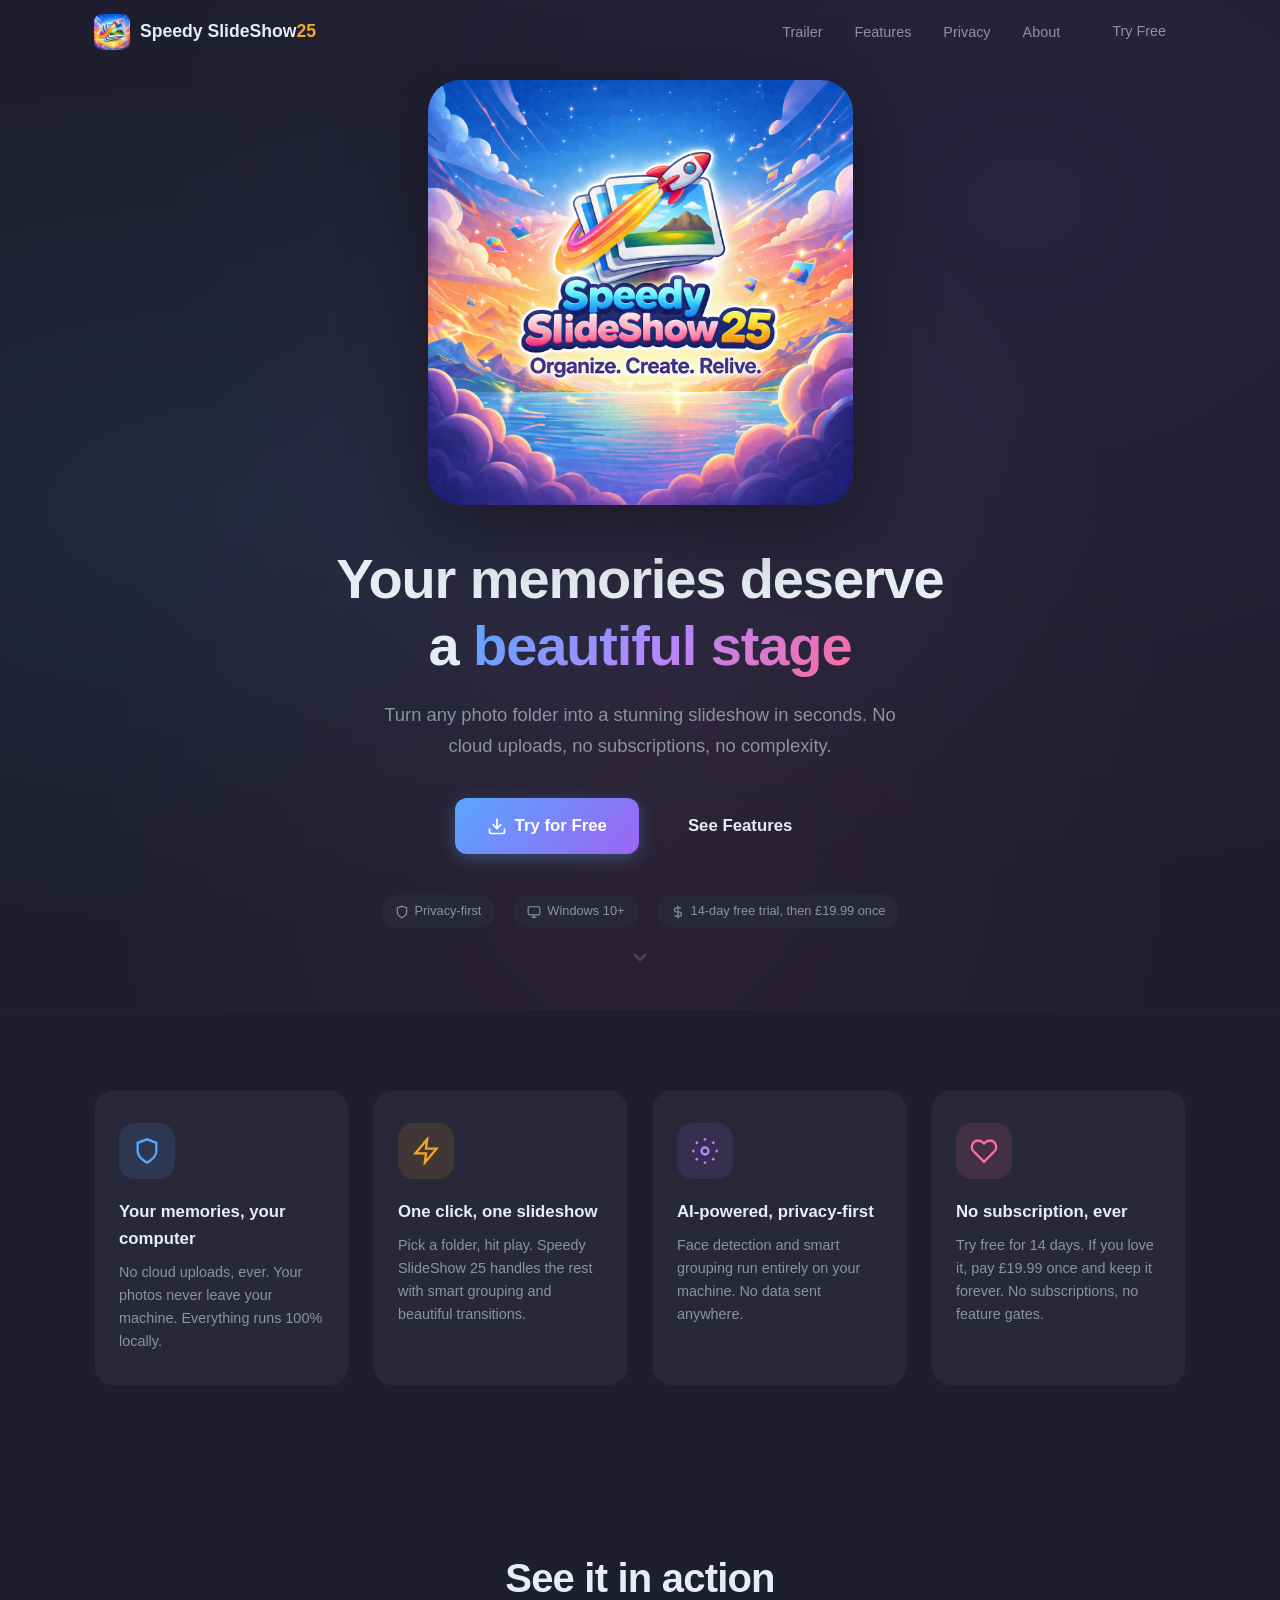
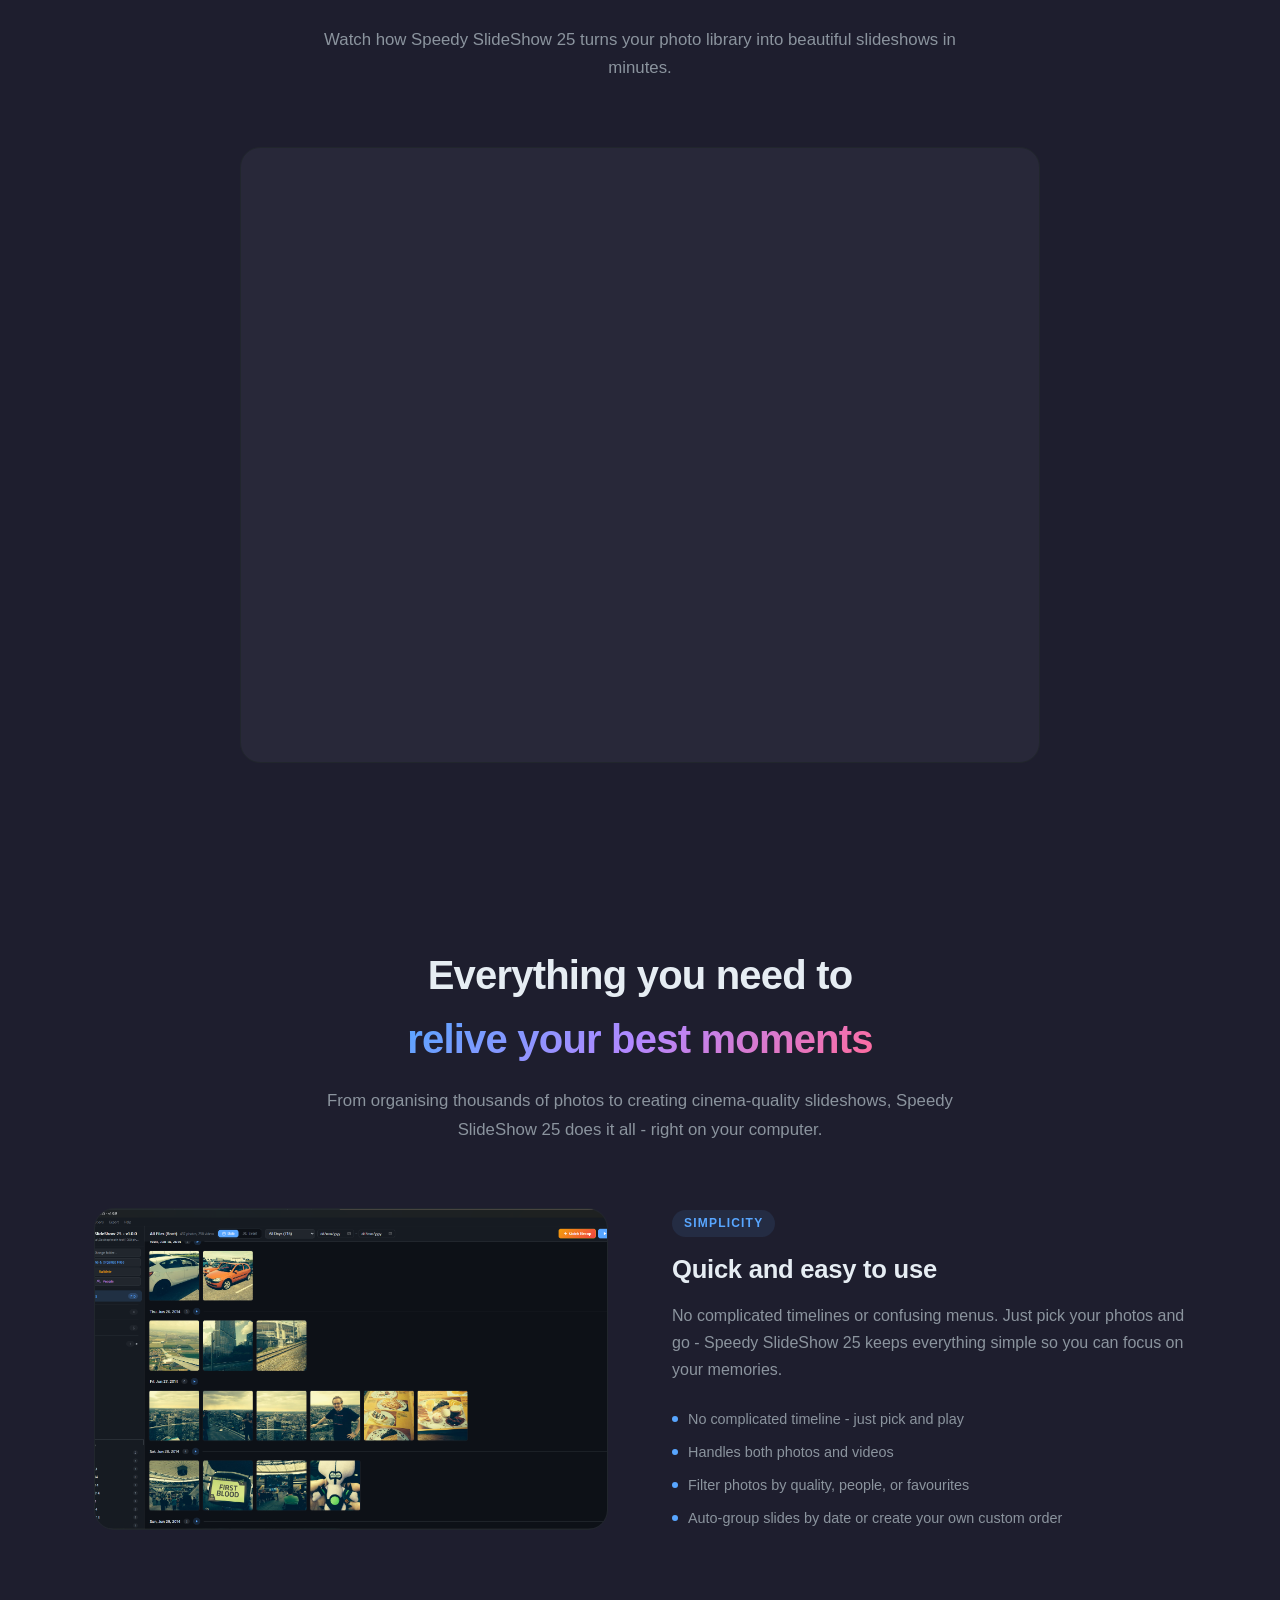
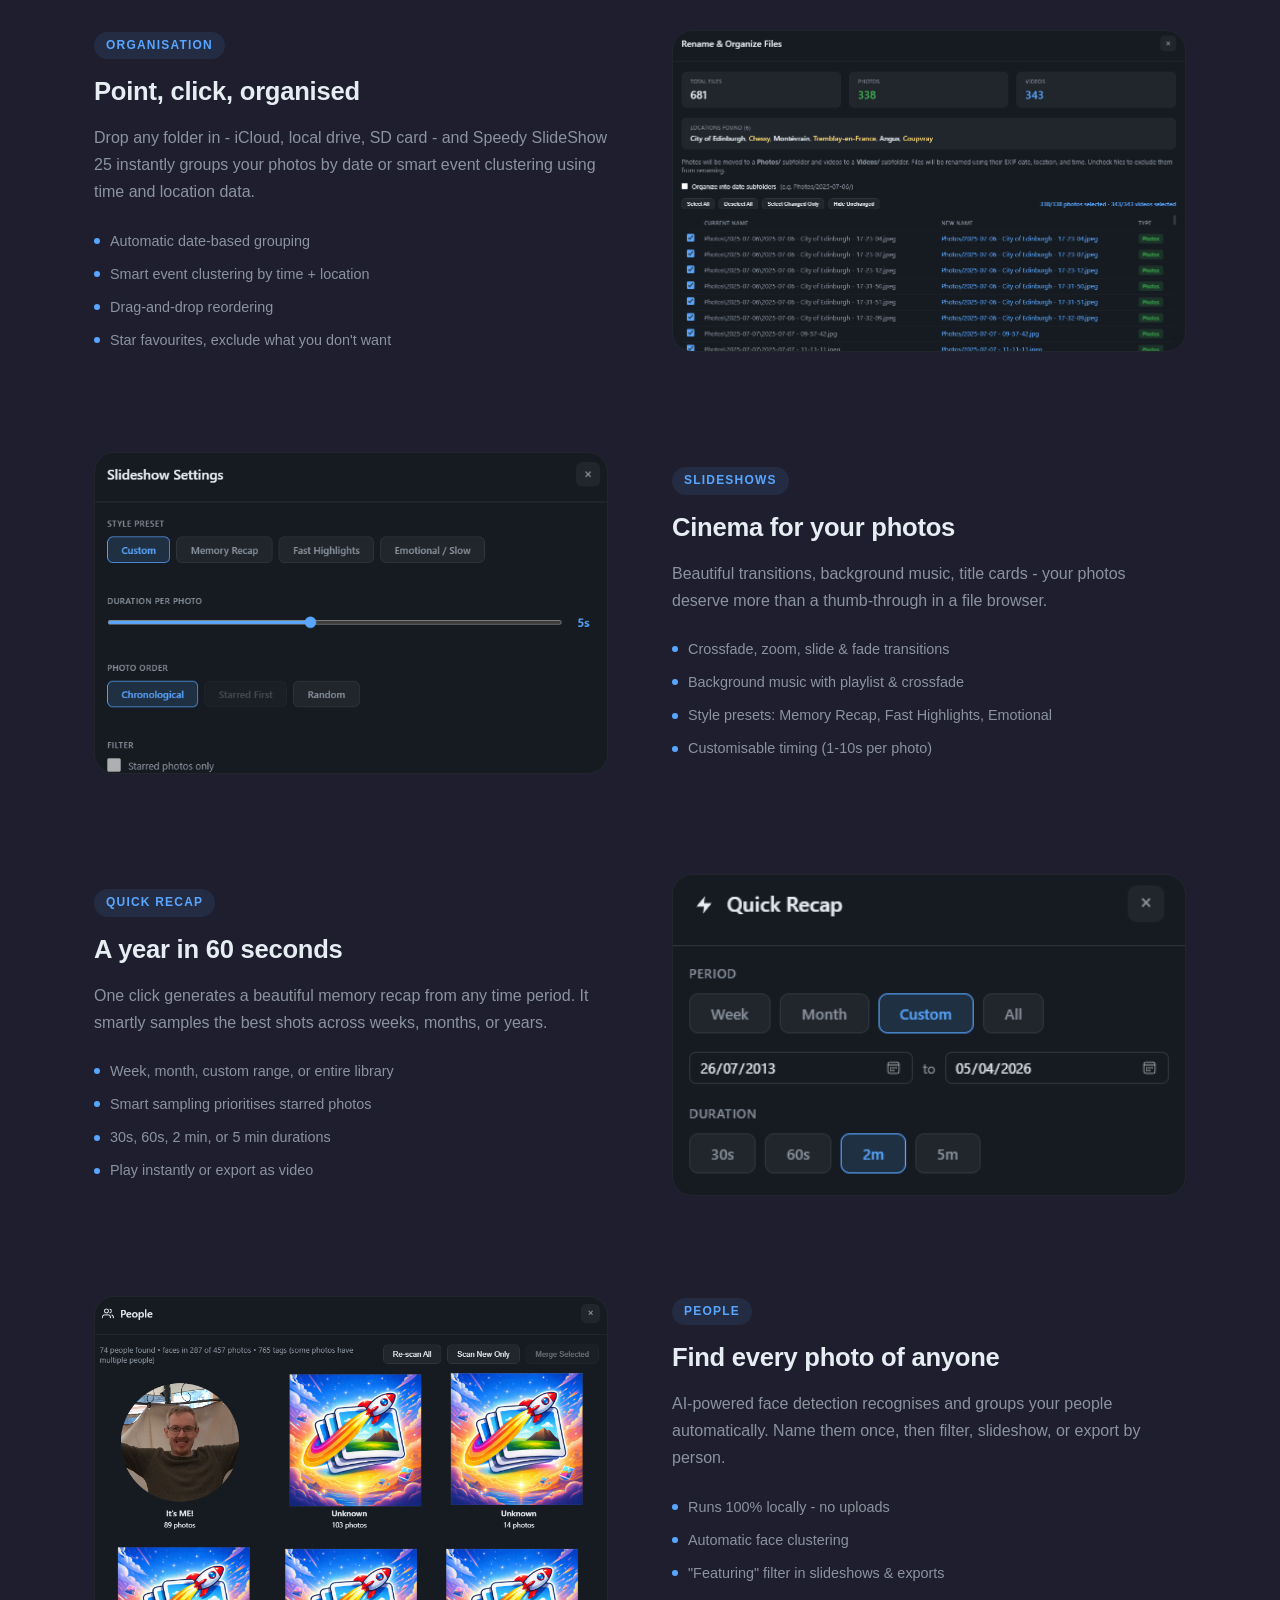
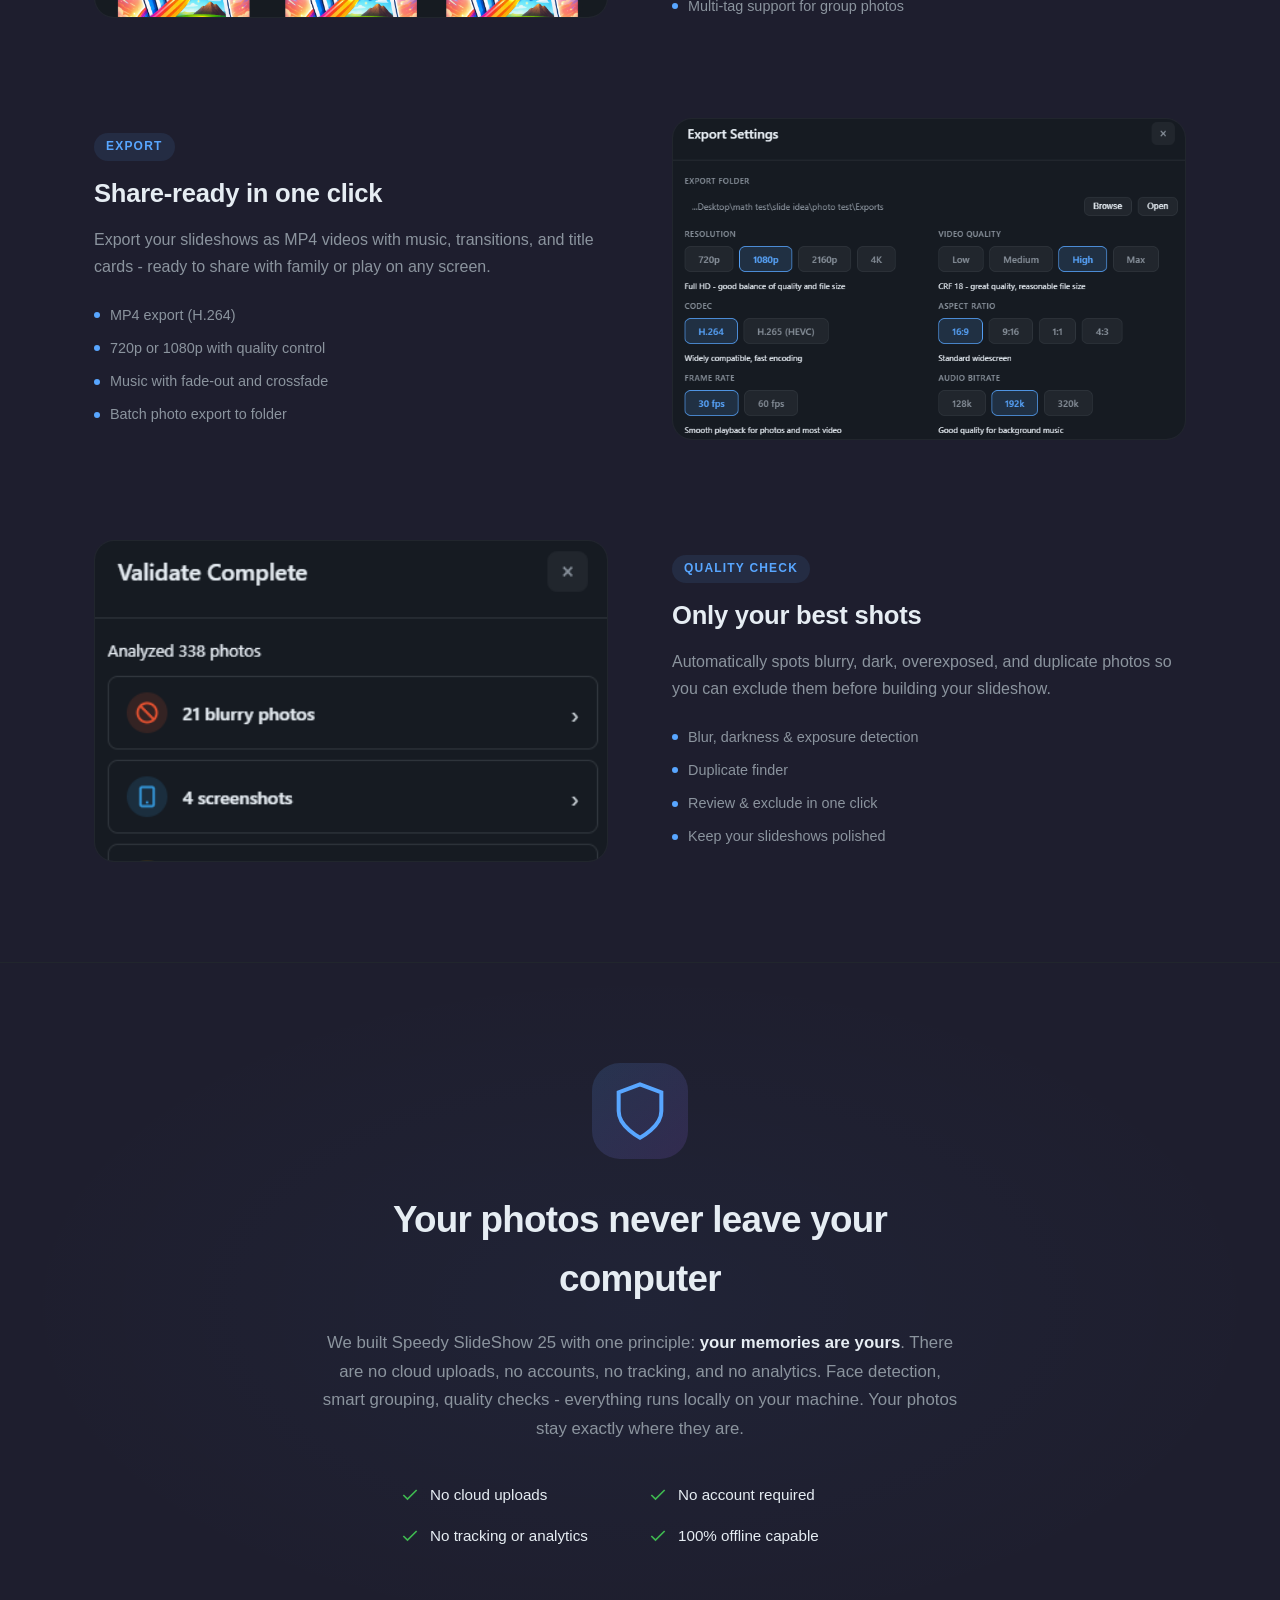
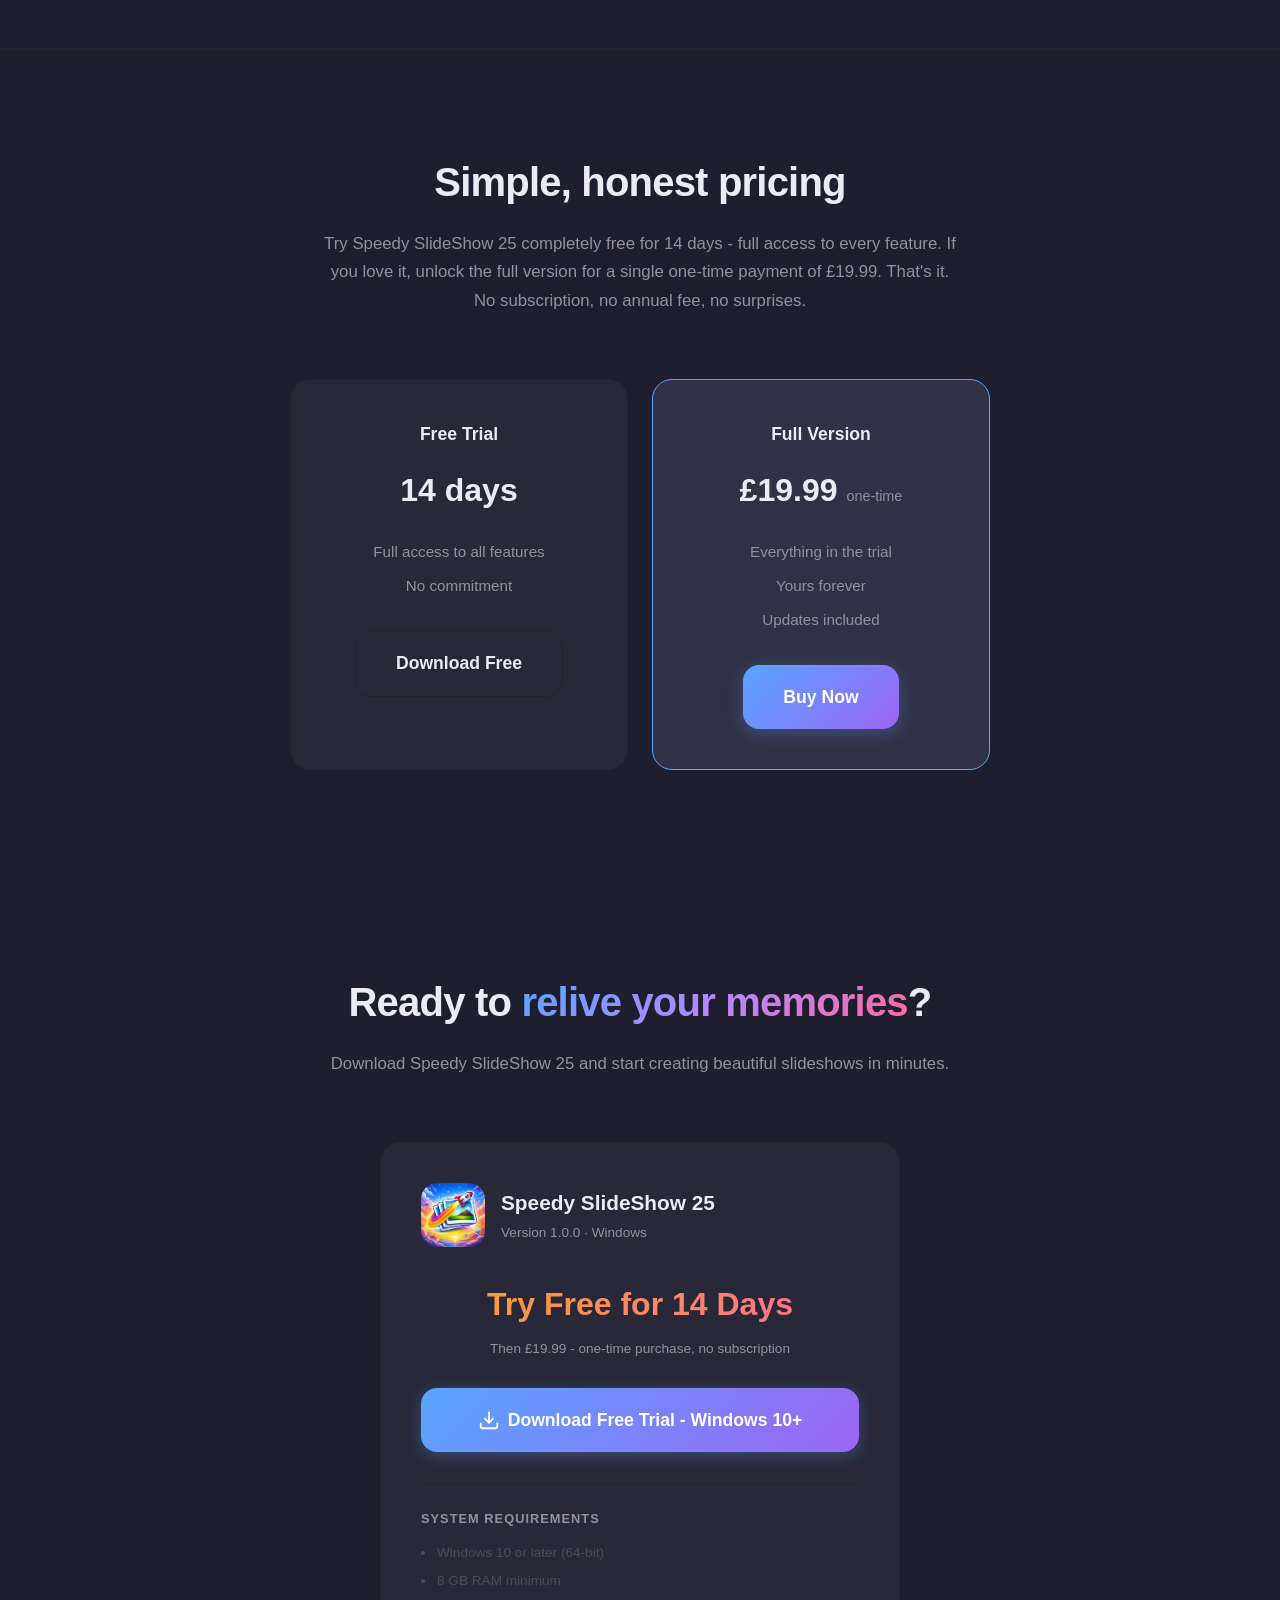
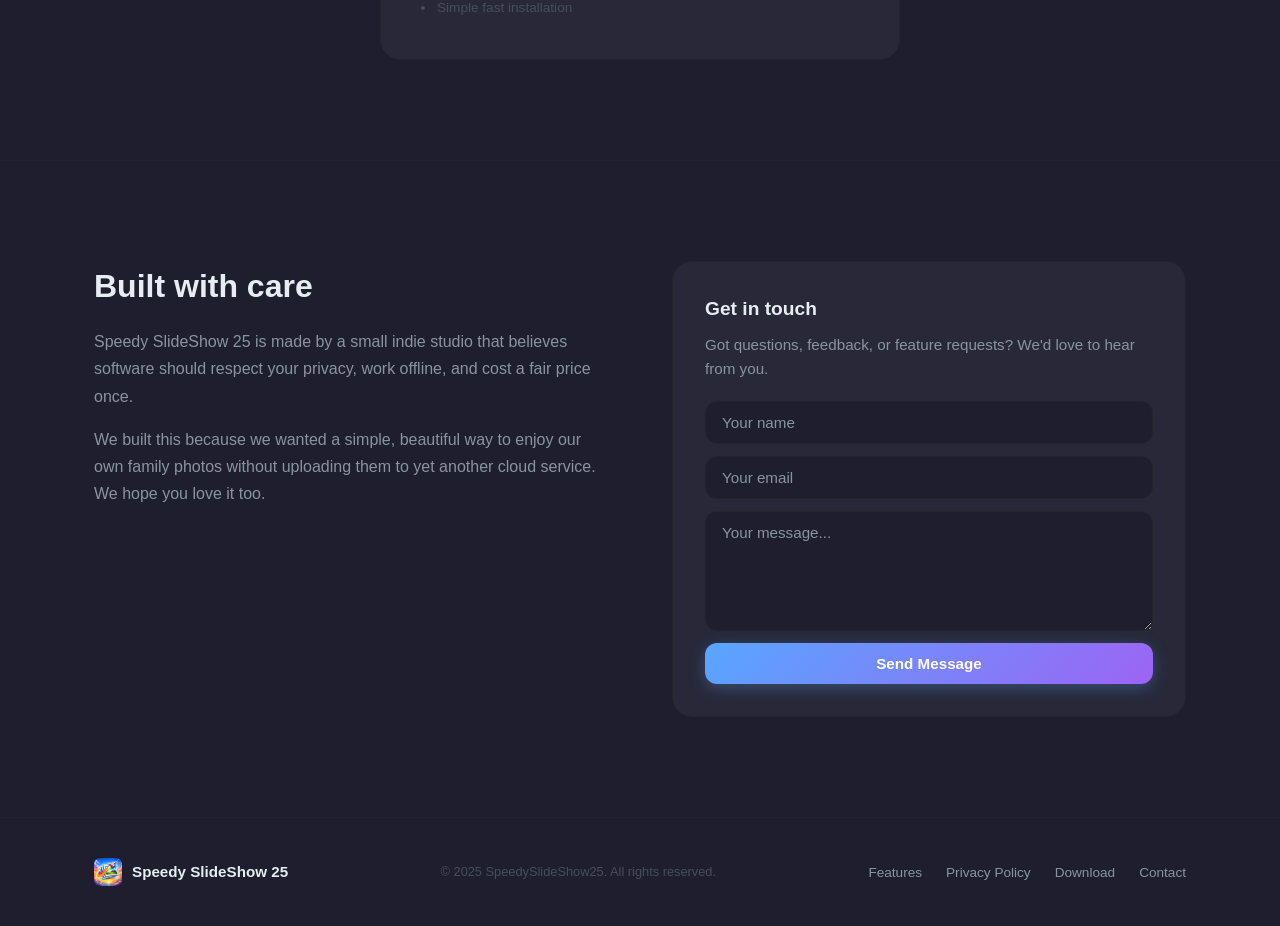
==== commit f1a22d94: "Redesign privacy policy page with sectioned cards and inline styles Replaces the plain-text policy w" ====
--- a/index.html
+++ b/index.html
@@ -389,7 +389,6 @@
       <p class="footer-copy">&copy; 2025 SpeedySlideShow25. All rights reserved.</p>
       <div class="footer-links">
         <a href="#features">Features</a>
-        <a href="#privacy">Privacy</a>
         <a href="/privacy">Privacy Policy</a>
         <a href="#download">Download</a>
         <a href="#about">Contact</a>
--- a/css/style.css
+++ b/css/style.css
@@ -654,112 +654,6 @@
   flex-shrink: 0;
 }
 
-/* --- Privacy Policy Page --- */
-.privacy-policy {
-  padding: 140px 0 100px;
-  background:
-    radial-gradient(ellipse at 50% 0%, rgba(88, 166, 255, 0.05) 0%, transparent 60%);
-}
-
-.privacy-policy-header {
-  text-align: center;
-  max-width: 720px;
-  margin: 0 auto 56px;
-}
-
-.privacy-policy-header .privacy-icon {
-  width: 96px;
-  height: 96px;
-  border-radius: 28px;
-  background: linear-gradient(135deg, rgba(88, 166, 255, 0.15), rgba(156, 100, 244, 0.15));
-  display: flex;
-  align-items: center;
-  justify-content: center;
-  margin: 0 auto 28px;
-  color: var(--blue);
-}
-
-.privacy-policy-header h1 {
-  font-size: clamp(2rem, 4vw, 2.8rem);
-  font-weight: 800;
-  letter-spacing: -0.02em;
-  margin-bottom: 12px;
-}
-
-.privacy-policy-meta {
-  color: var(--text-muted);
-  font-size: 0.95rem;
-}
-
-.privacy-policy-content {
-  max-width: 720px;
-  margin: 0 auto;
-  background: var(--bg-card);
-  border: 1px solid var(--border);
-  border-radius: var(--radius-lg);
-  padding: 48px 56px;
-  box-shadow: var(--shadow);
-}
-
-.privacy-policy-content h2 {
-  font-size: 1.35rem;
-  font-weight: 700;
-  color: var(--text);
-  margin-top: 32px;
-  margin-bottom: 12px;
-  letter-spacing: -0.01em;
-}
-
-.privacy-policy-content h2:first-child {
-  margin-top: 0;
-}
-
-.privacy-policy-content p {
-  color: var(--text-muted);
-  font-size: 1rem;
-  line-height: 1.75;
-  margin-bottom: 16px;
-}
-
-.privacy-policy-content a {
-  color: var(--blue);
-}
-
-.privacy-policy-content a:hover {
-  color: var(--blue-light);
-}
-
-.privacy-company {
-  margin-top: 40px;
-  padding-top: 28px;
-  border-top: 1px solid var(--border);
-}
-
-.privacy-company p {
-  color: var(--text-muted);
-  font-size: 0.9rem;
-  line-height: 1.7;
-  margin-bottom: 0;
-}
-
-.privacy-company strong {
-  color: var(--text);
-}
-
-@media (max-width: 640px) {
-  .privacy-policy {
-    padding: 110px 0 56px;
-  }
-
-  .privacy-policy-content {
-    padding: 32px 24px;
-  }
-
-  .privacy-policy-header {
-    margin-bottom: 36px;
-  }
-}
-
 /* --- Download --- */
 .download {
   padding: 100px 0;
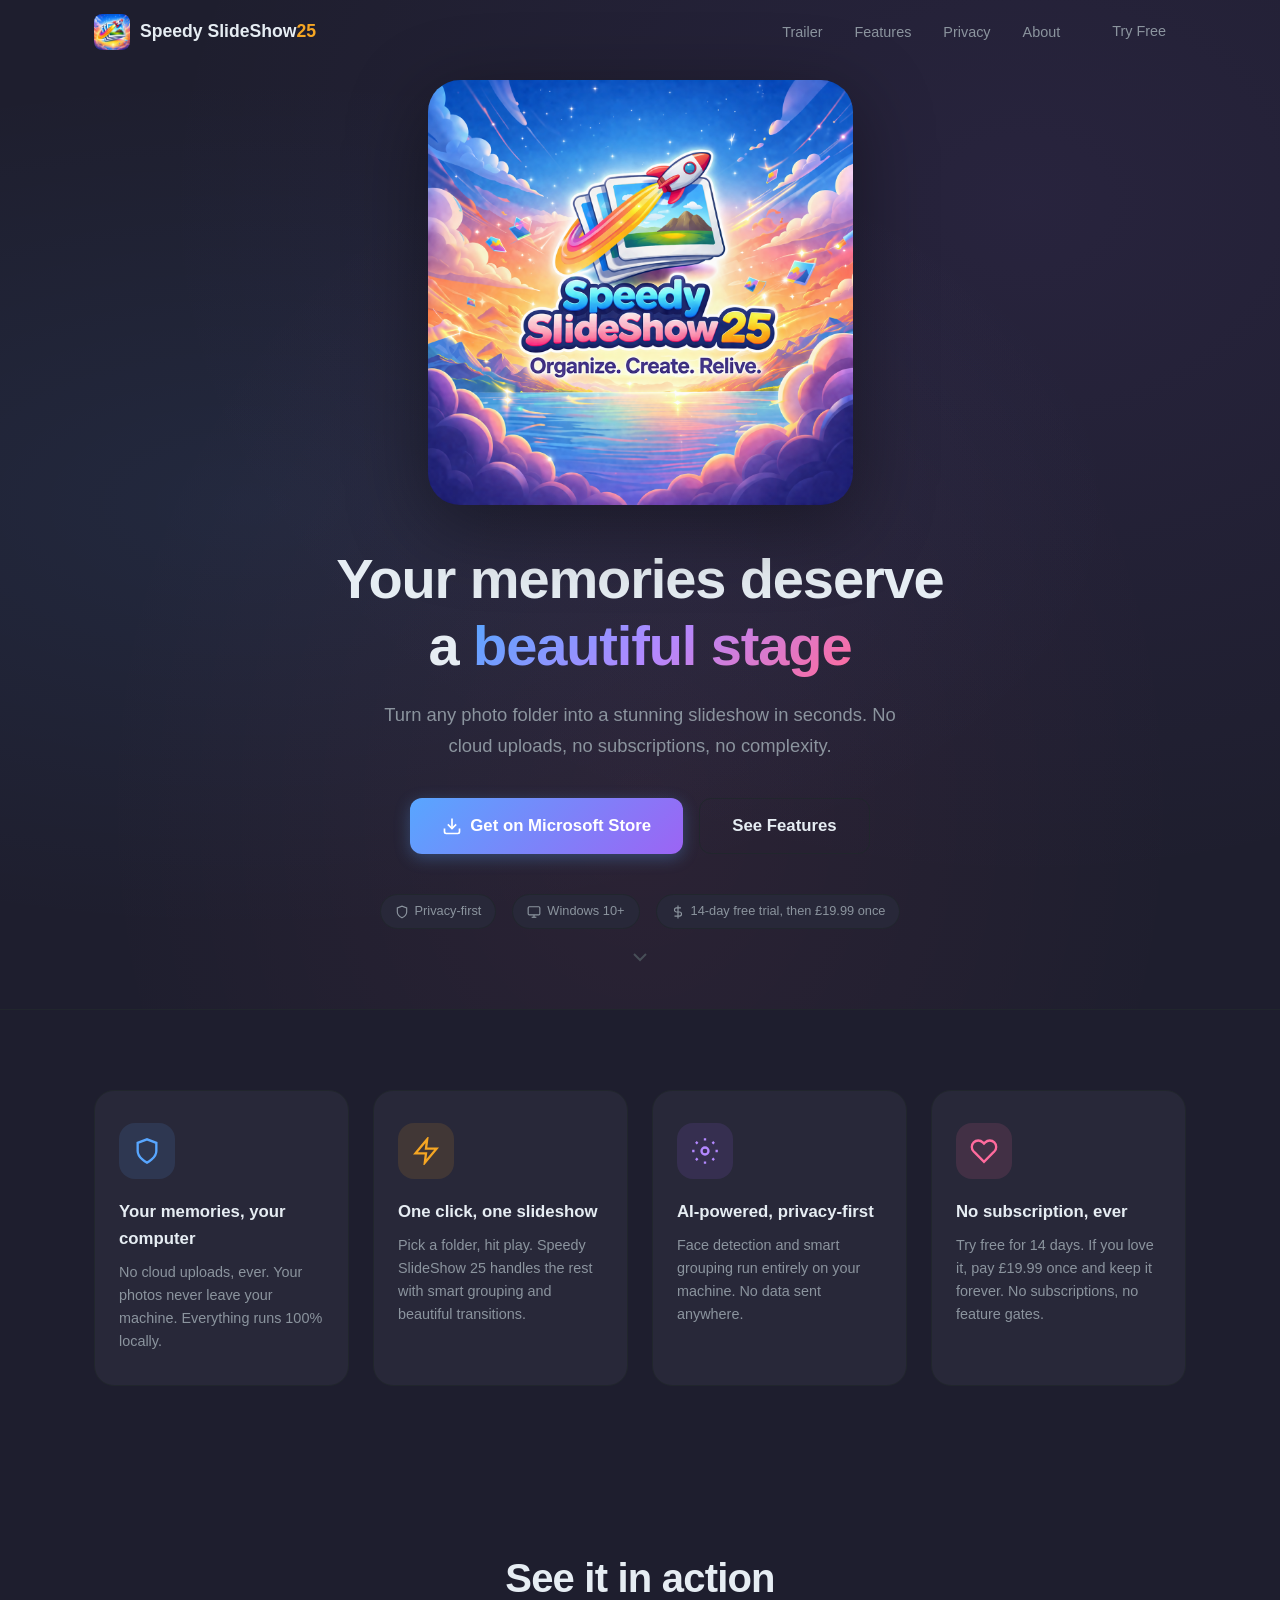
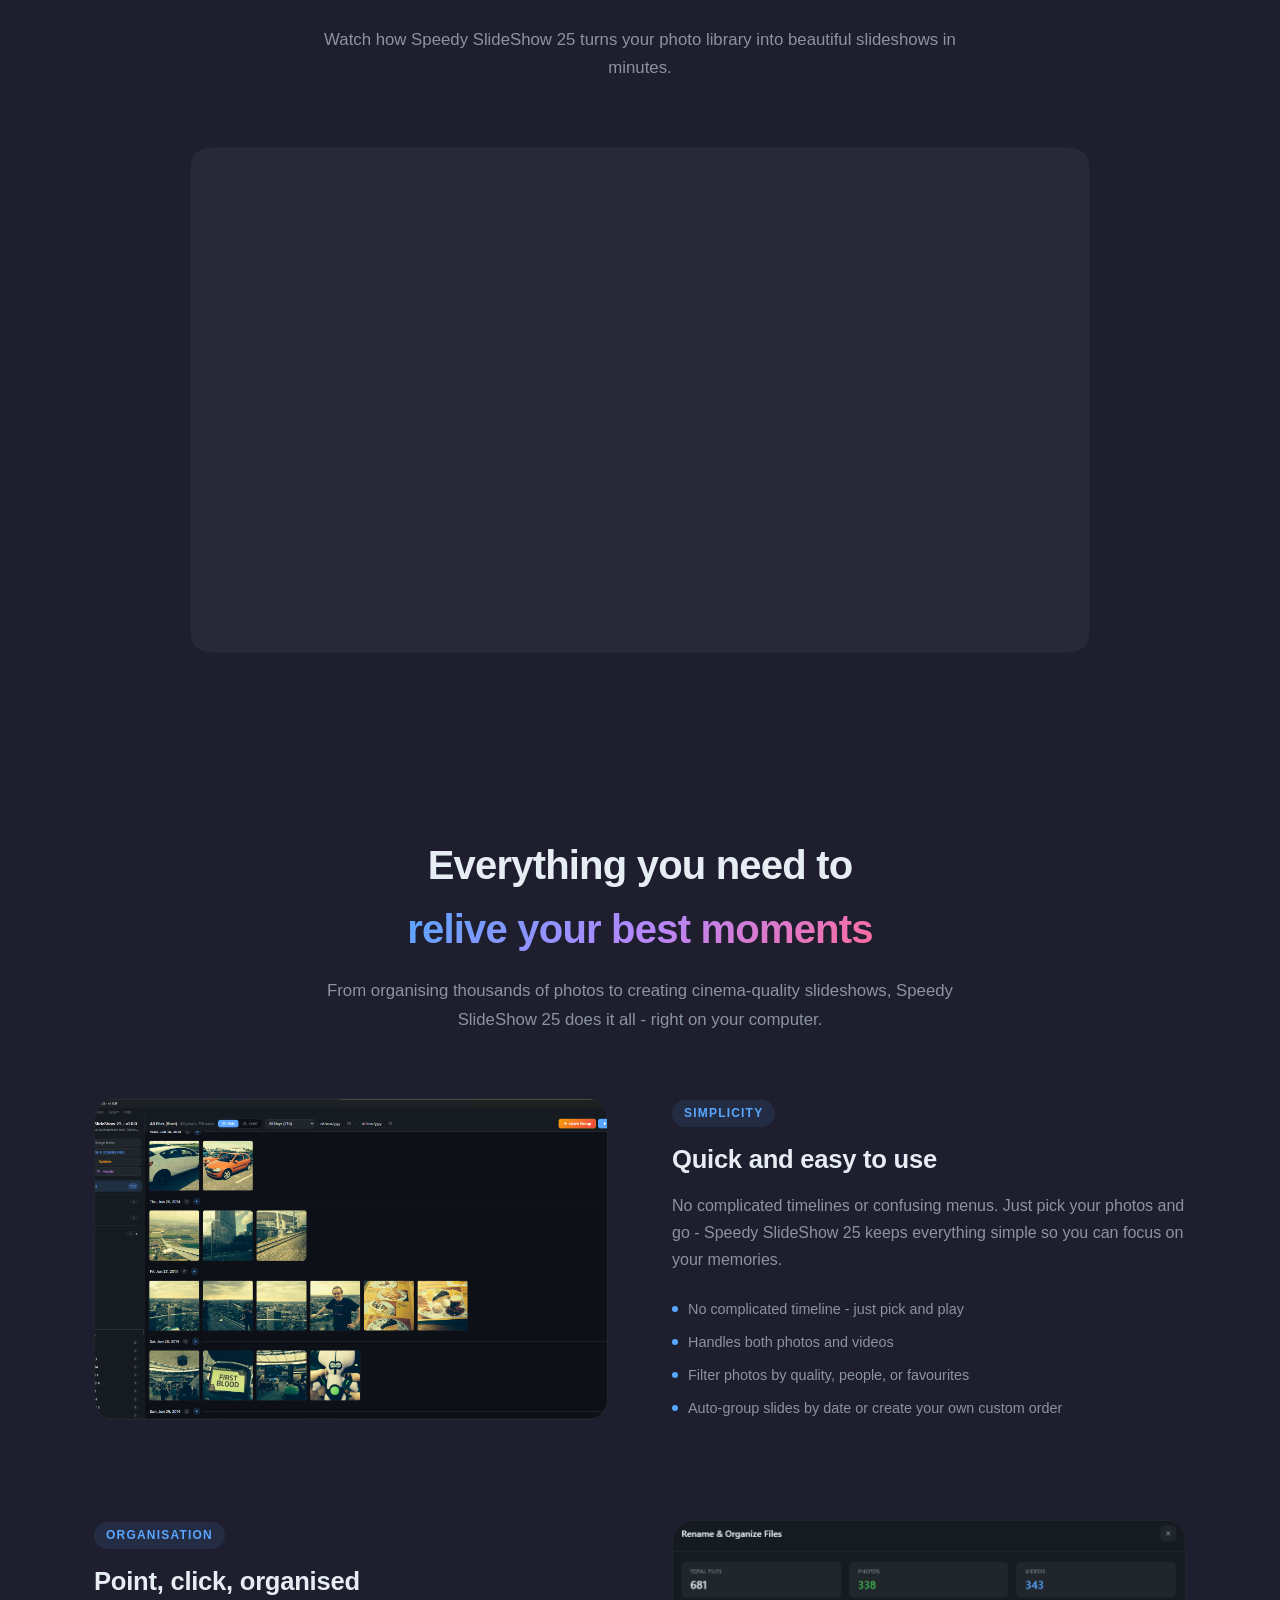
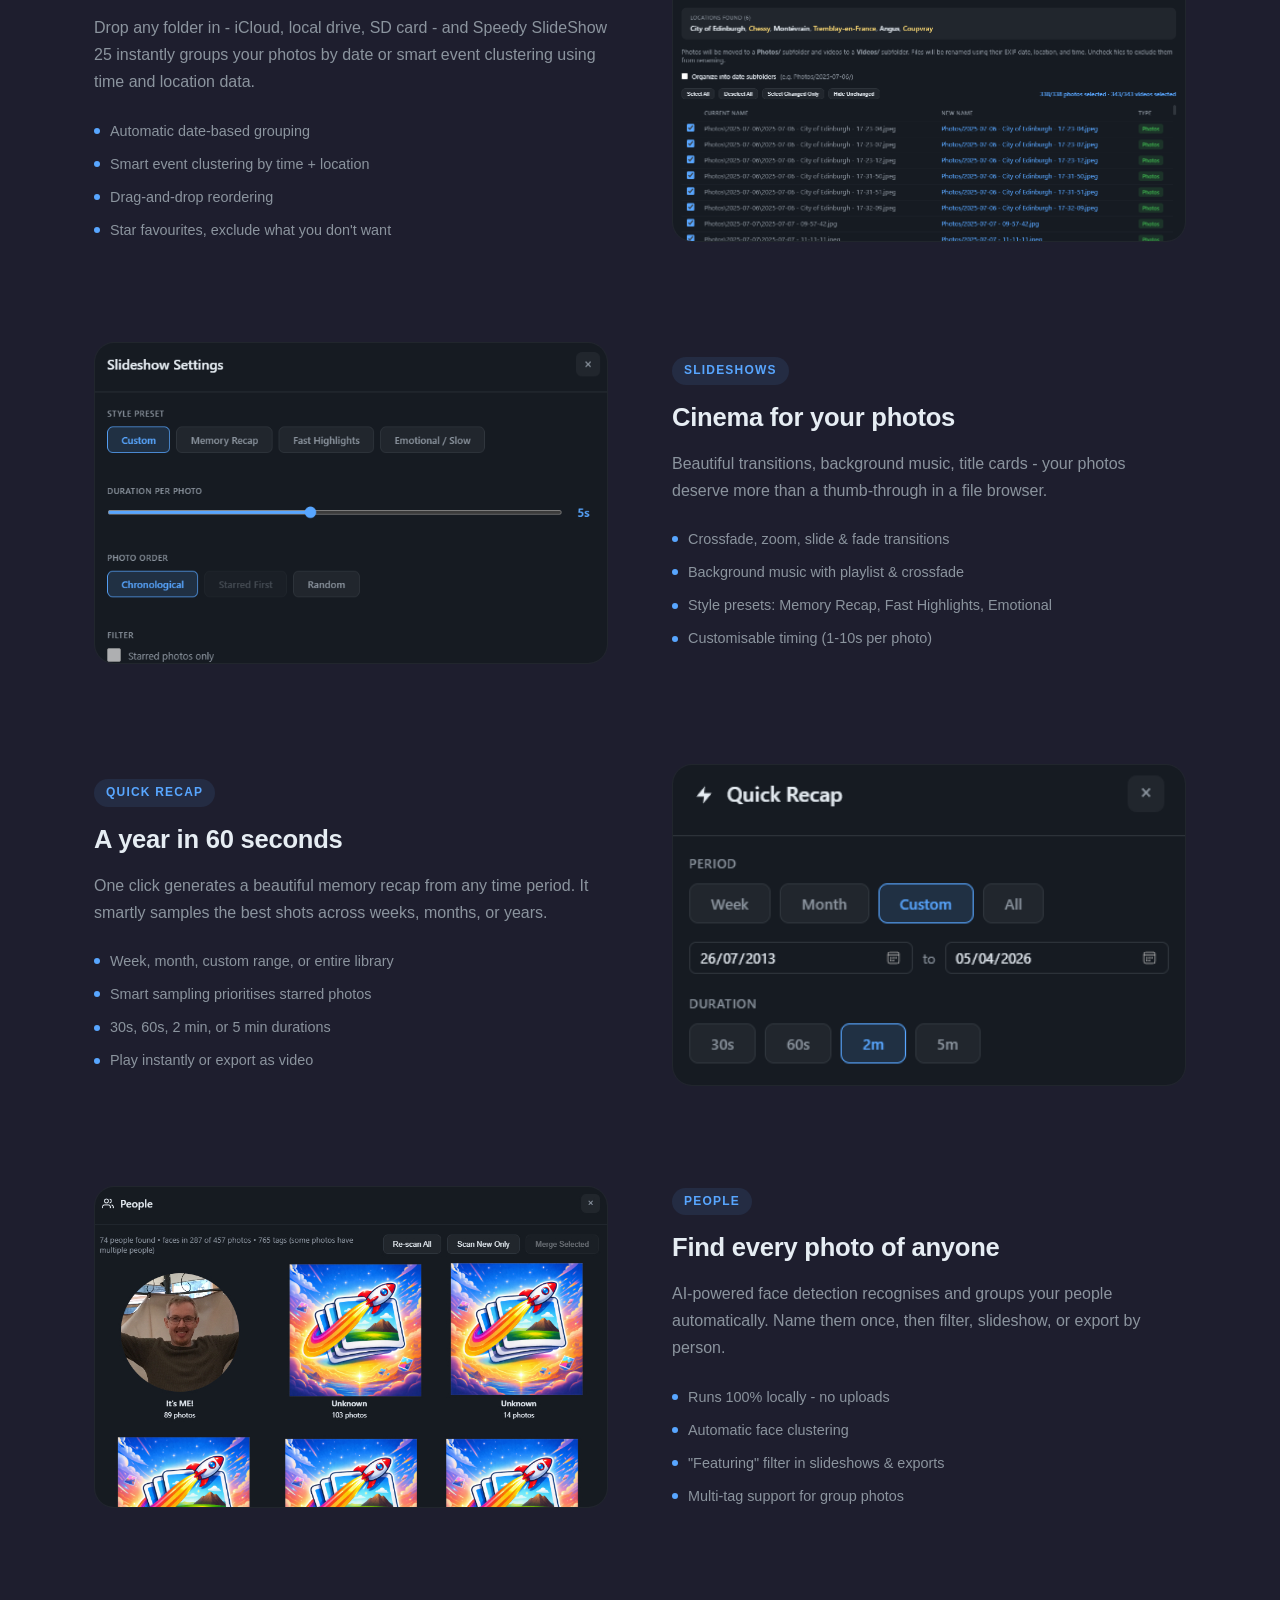
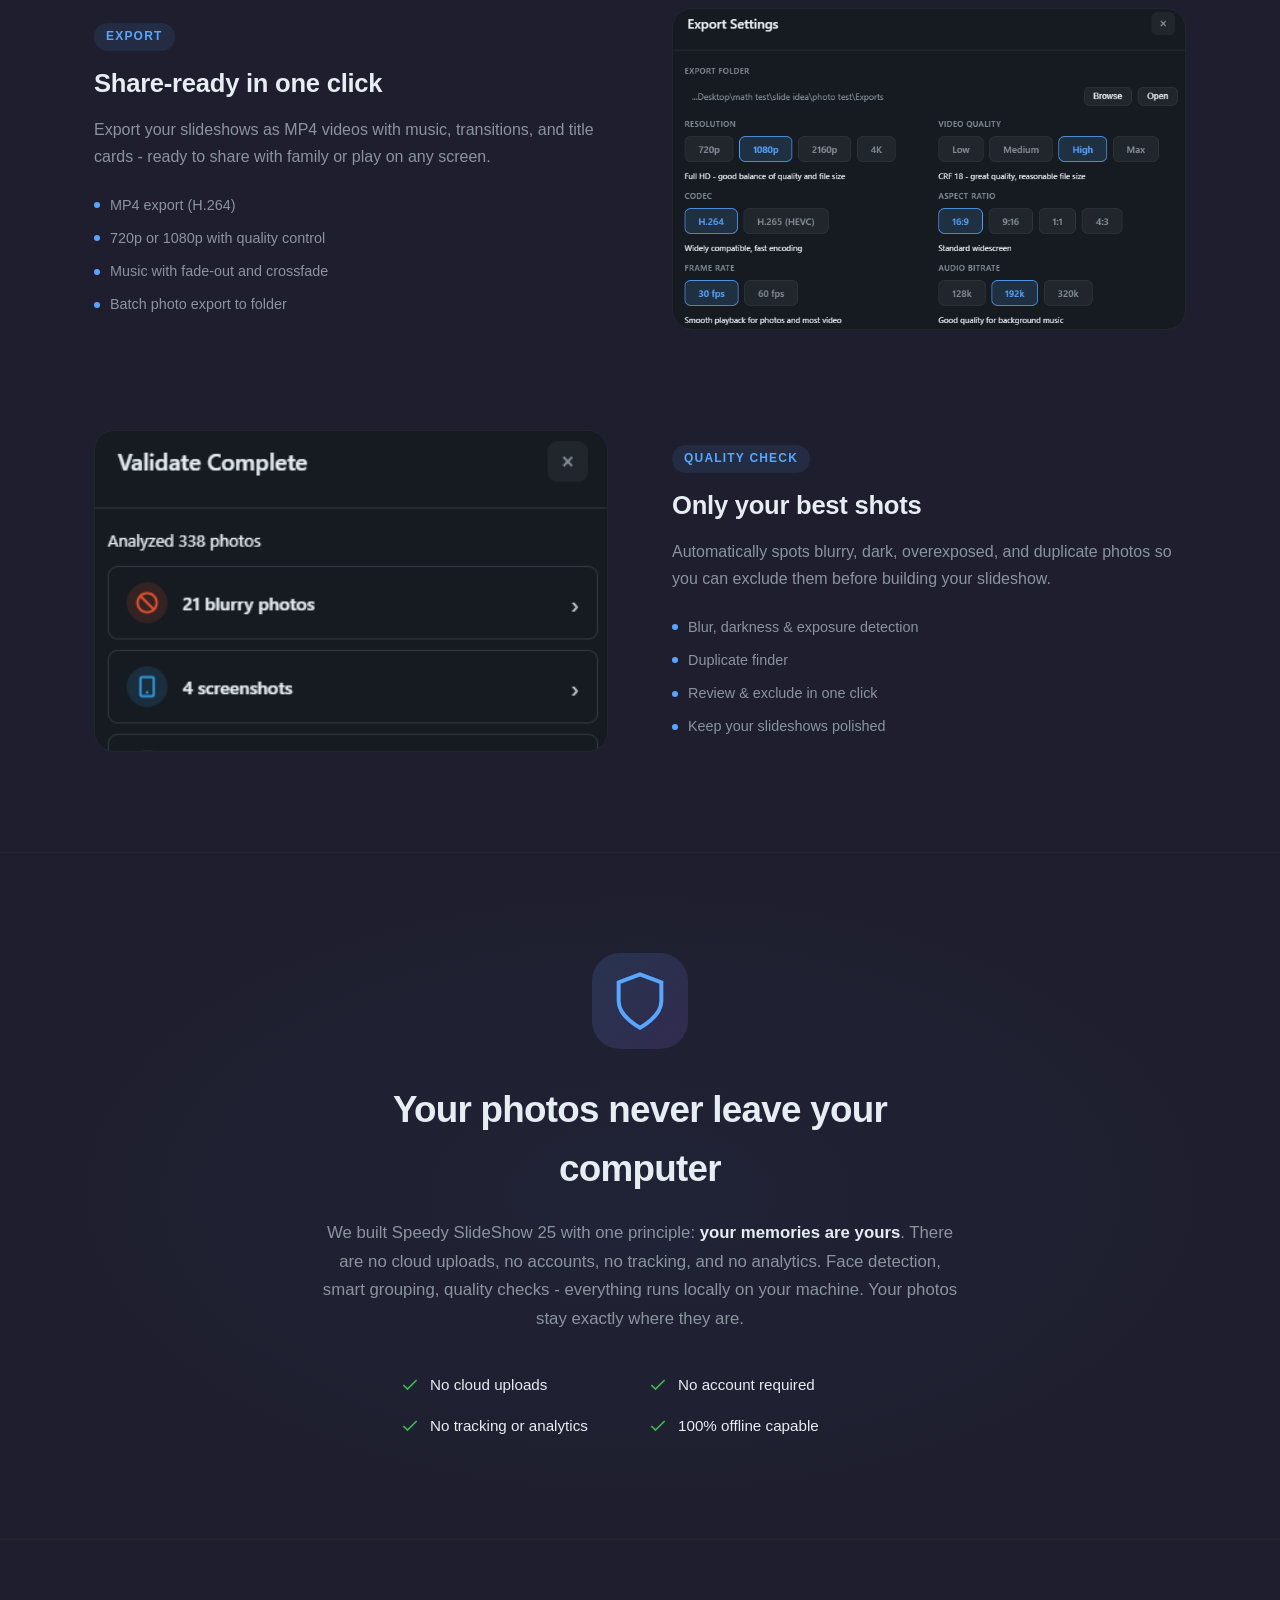
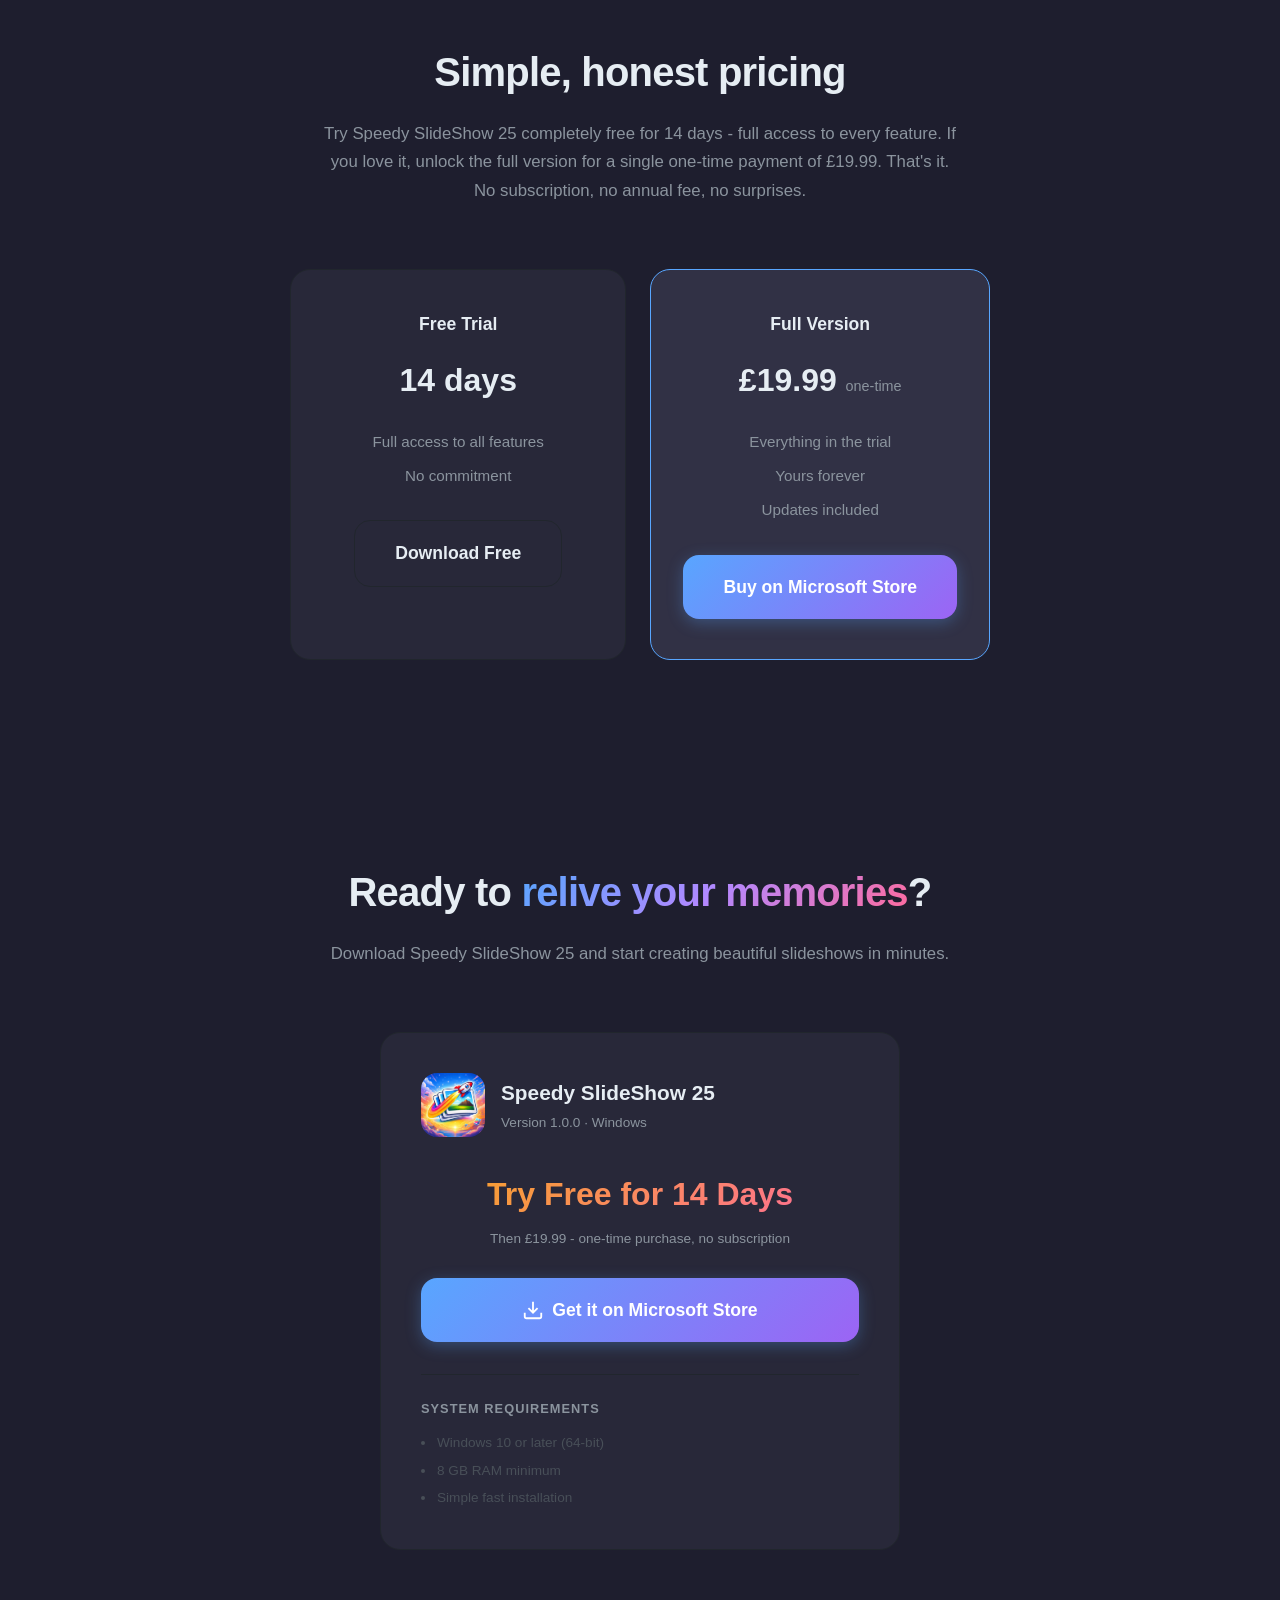
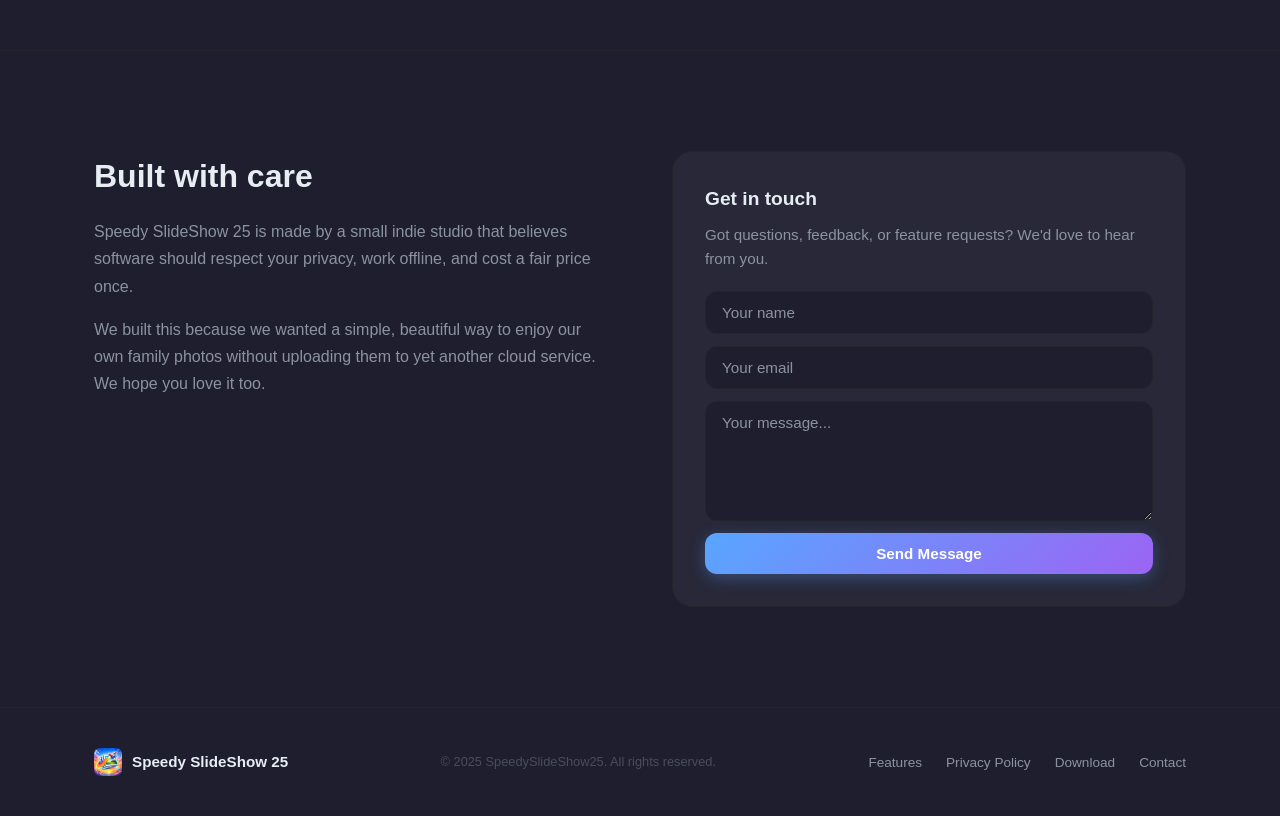
==== commit c41571f7: "Link CTAs to Microsoft Store listing Co-Authored-By: Claude Opus 4.7 (1M context) <noreply@anthropic" ====
--- a/index.html
+++ b/index.html
@@ -38,9 +38,9 @@
       <h1>Your memories deserve<br>a <span class="gradient-text">beautiful stage</span></h1>
       <p class="hero-subtitle">Turn any photo folder into a stunning slideshow in seconds. No cloud uploads, no subscriptions, no complexity.</p>
       <div class="hero-cta">
-        <a href="#download" class="btn btn-primary btn-lg">
+        <a href="https://apps.microsoft.com/detail/9PJCQGGC8QCP?hl=en-us&gl=GB&ocid=pdpshare" target="_blank" rel="noopener" class="btn btn-primary btn-lg">
           <svg width="20" height="20" viewBox="0 0 24 24" fill="none" stroke="currentColor" stroke-width="2"><path d="M21 15v4a2 2 0 01-2 2H5a2 2 0 01-2-2v-4"/><polyline points="7 10 12 15 17 10"/><line x1="12" y1="15" x2="12" y2="3"/></svg>
-          Try for Free
+          Get on Microsoft Store
         </a>
         <a href="#features" class="btn btn-ghost btn-lg">See Features</a>
       </div>
@@ -99,8 +99,7 @@
         <p>Watch how Speedy SlideShow 25 turns your photo library into beautiful slideshows in minutes.</p>
       </div>
       <div class="video-wrapper">
-        <!-- Replace VIDEO_ID with your unlisted YouTube video ID -->
-        <iframe src="https://www.youtube-nocookie.com/embed/VIDEO_ID" title="Speedy SlideShow 25 Demo" frameborder="0" allow="accelerometer; autoplay; clipboard-write; encrypted-media; gyroscope; picture-in-picture" allowfullscreen></iframe>
+        <iframe src="https://www.youtube-nocookie.com/embed/q8kneAIQKWM?controls=0&modestbranding=1&rel=0&iv_load_policy=3&playsinline=1&disablekb=1" title="Speedy SlideShow 25 Demo" frameborder="0" allow="accelerometer; autoplay; clipboard-write; encrypted-media; gyroscope; picture-in-picture" allowfullscreen></iframe>
       </div>
     </div>
   </section>
@@ -301,7 +300,7 @@
             <li>Full access to all features</li>
             <li>No commitment</li>
           </ul>
-          <a href="#download" class="btn btn-ghost btn-xl">Download Free</a>
+          <a href="https://apps.microsoft.com/detail/9PJCQGGC8QCP?hl=en-us&gl=GB&ocid=pdpshare" target="_blank" rel="noopener" class="btn btn-ghost btn-xl">Download Free</a>
         </div>
         <div class="pricing-card pricing-card--featured">
           <h3 class="pricing-card-title">Full Version</h3>
@@ -311,7 +310,7 @@
             <li>Yours forever</li>
             <li>Updates included</li>
           </ul>
-          <a href="#download" class="btn btn-primary btn-xl">Buy Now</a>
+          <a href="https://apps.microsoft.com/detail/9PJCQGGC8QCP?hl=en-us&gl=GB&ocid=pdpshare" target="_blank" rel="noopener" class="btn btn-primary btn-xl">Buy on Microsoft Store</a>
         </div>
       </div>
     </div>
@@ -337,9 +336,9 @@
           <span class="price-amount">Try Free for 14 Days</span>
           <span class="price-note">Then &pound;19.99 - one-time purchase, no subscription</span>
         </div>
-        <a href="#" class="btn btn-primary btn-xl btn-download">
+        <a href="https://apps.microsoft.com/detail/9PJCQGGC8QCP?hl=en-us&gl=GB&ocid=pdpshare" target="_blank" rel="noopener" class="btn btn-primary btn-xl btn-download">
           <svg width="22" height="22" viewBox="0 0 24 24" fill="none" stroke="currentColor" stroke-width="2"><path d="M21 15v4a2 2 0 01-2 2H5a2 2 0 01-2-2v-4"/><polyline points="7 10 12 15 17 10"/><line x1="12" y1="15" x2="12" y2="3"/></svg>
-          Download Free Trial - Windows 10+
+          Get it on Microsoft Store
         </a>
         <div class="system-req">
           <h4>System Requirements</h4>
@@ -365,7 +364,7 @@
         <div class="about-contact">
           <h3>Get in touch</h3>
           <p>Got questions, feedback, or feature requests? We'd love to hear from you.</p>
-          <form action="https://formsubmit.co/bloodangelscommander@gmail.com" method="POST" class="feedback-form">
+          <form action="https://formsubmit.co/support@speedyslideshow.com" method="POST" class="feedback-form">
             <input type="hidden" name="_subject" value="SpeedySlideShow25 Feedback">
             <input type="hidden" name="_captcha" value="false">
             <input type="hidden" name="_template" value="table">
@@ -391,7 +390,7 @@
         <a href="#features">Features</a>
         <a href="/privacy">Privacy Policy</a>
         <a href="#download">Download</a>
-        <a href="#about">Contact</a>
+        <a href="/contact">Contact</a>
       </div>
     </div>
   </footer>
--- a/css/style.css
+++ b/css/style.css
@@ -411,9 +411,9 @@
 .video-wrapper {
   position: relative;
   width: 100%;
-  max-width: 800px;
+  max-width: 900px;
   margin: 0 auto;
-  padding-bottom: 56.25%; /* 16:9 aspect ratio */
+  aspect-ratio: 16 / 9;
   border-radius: var(--radius-lg);
   overflow: hidden;
   background: var(--bg-card);
@@ -422,10 +422,10 @@
 
 .video-wrapper iframe {
   position: absolute;
-  top: 0;
-  left: 0;
+  inset: 0;
   width: 100%;
   height: 100%;
+  border: 0;
   border-radius: var(--radius-lg);
 }
 
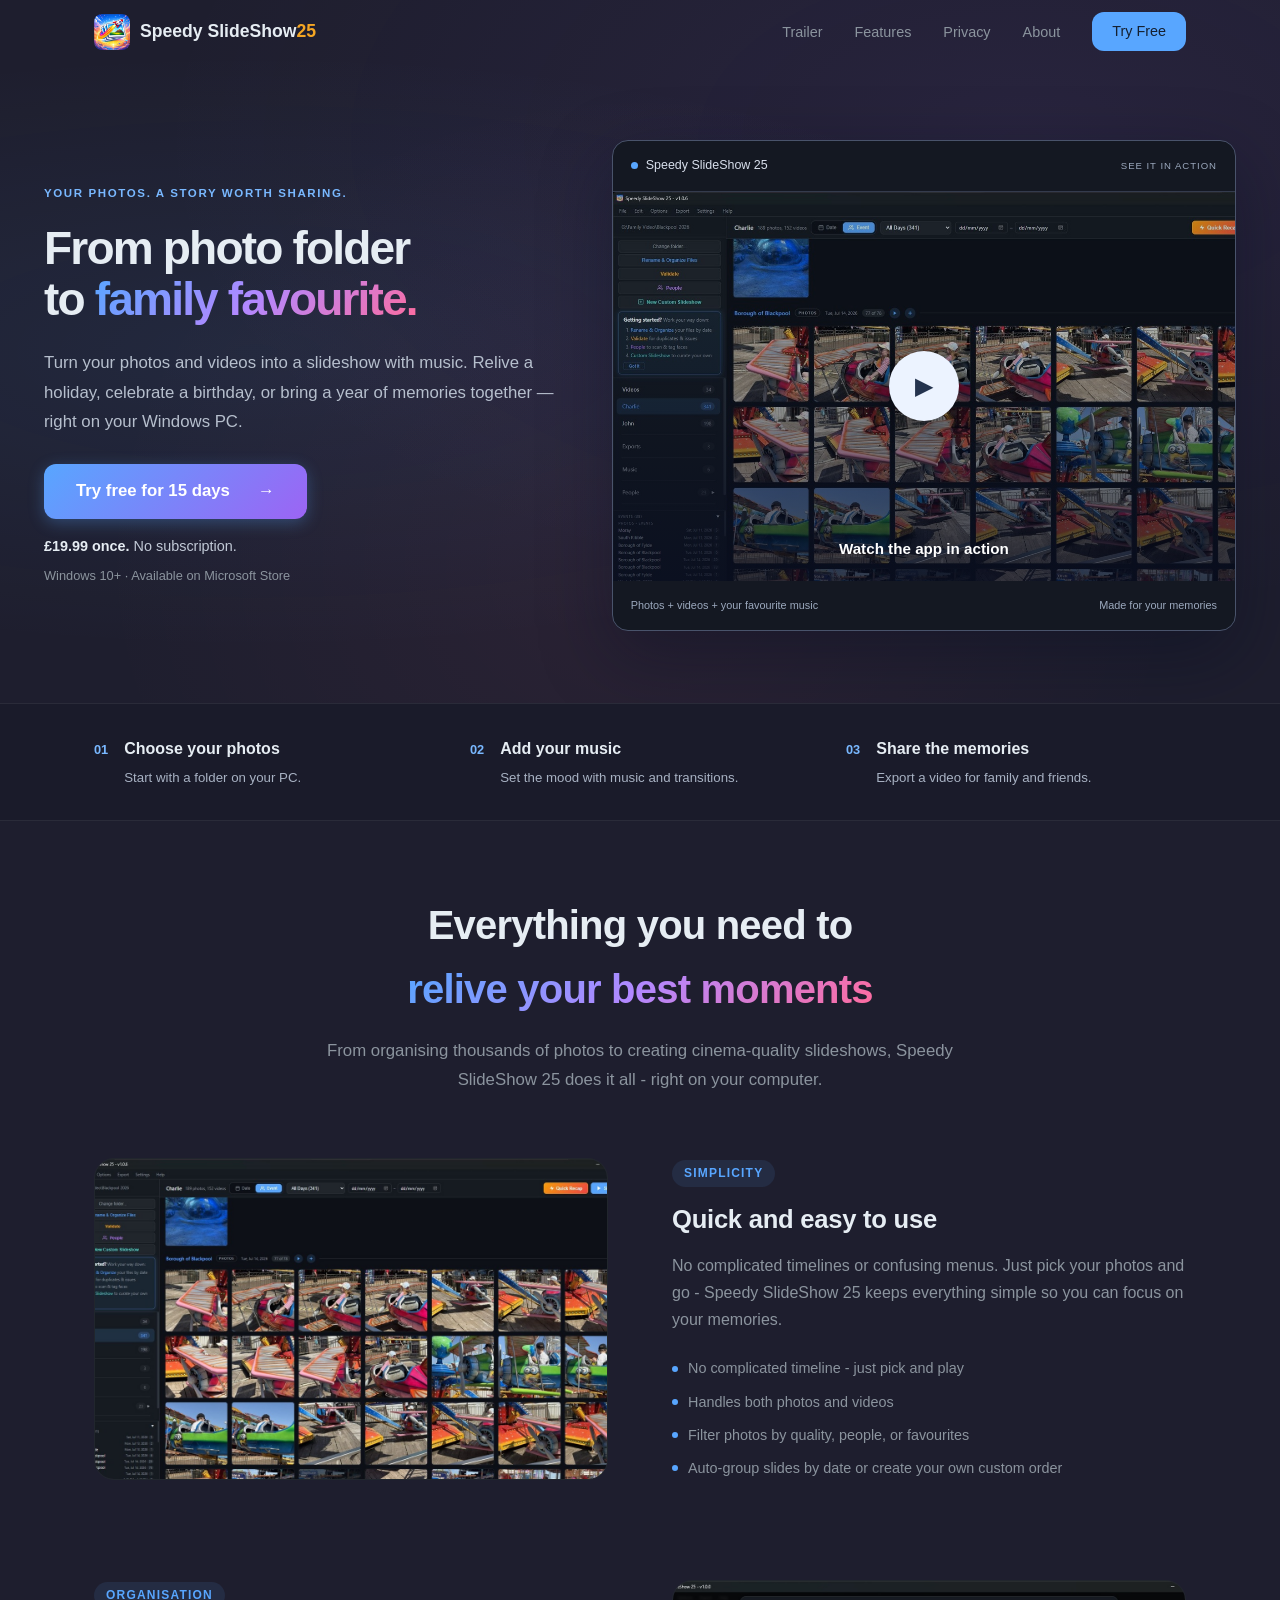
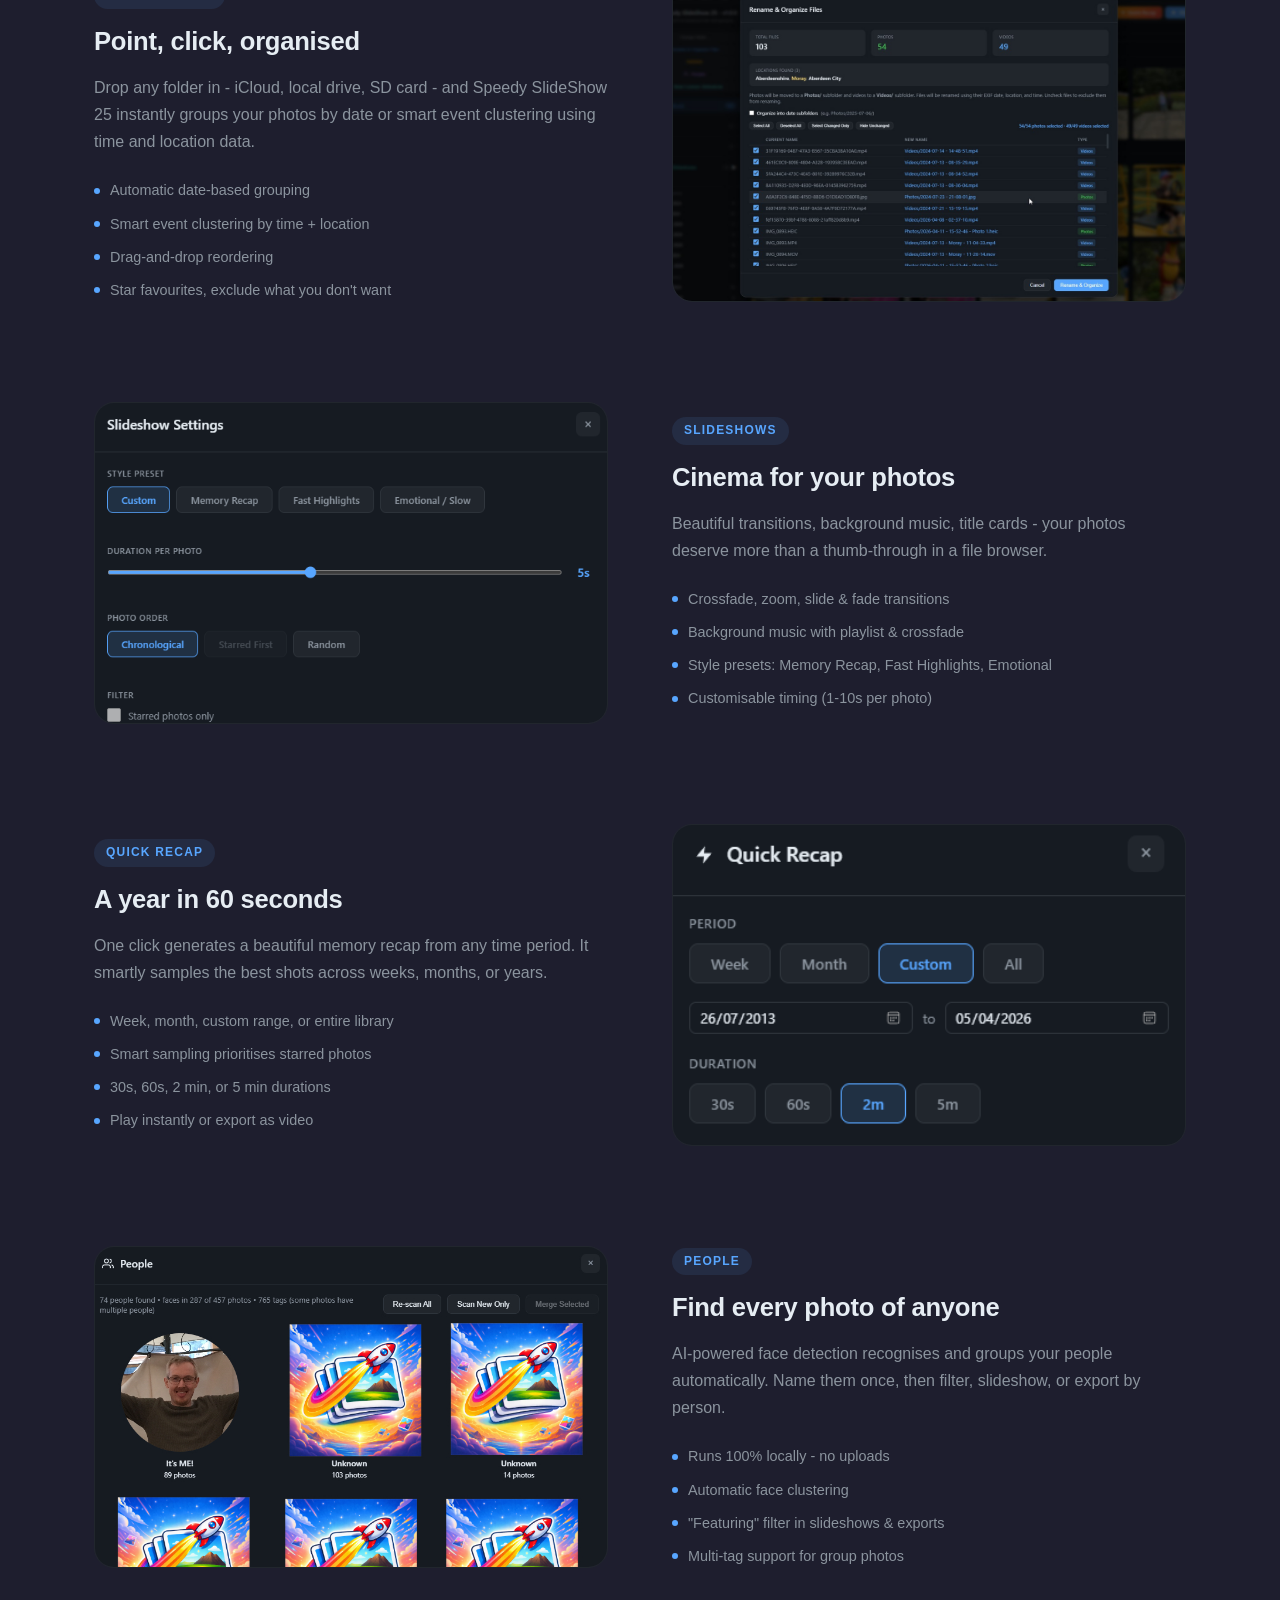
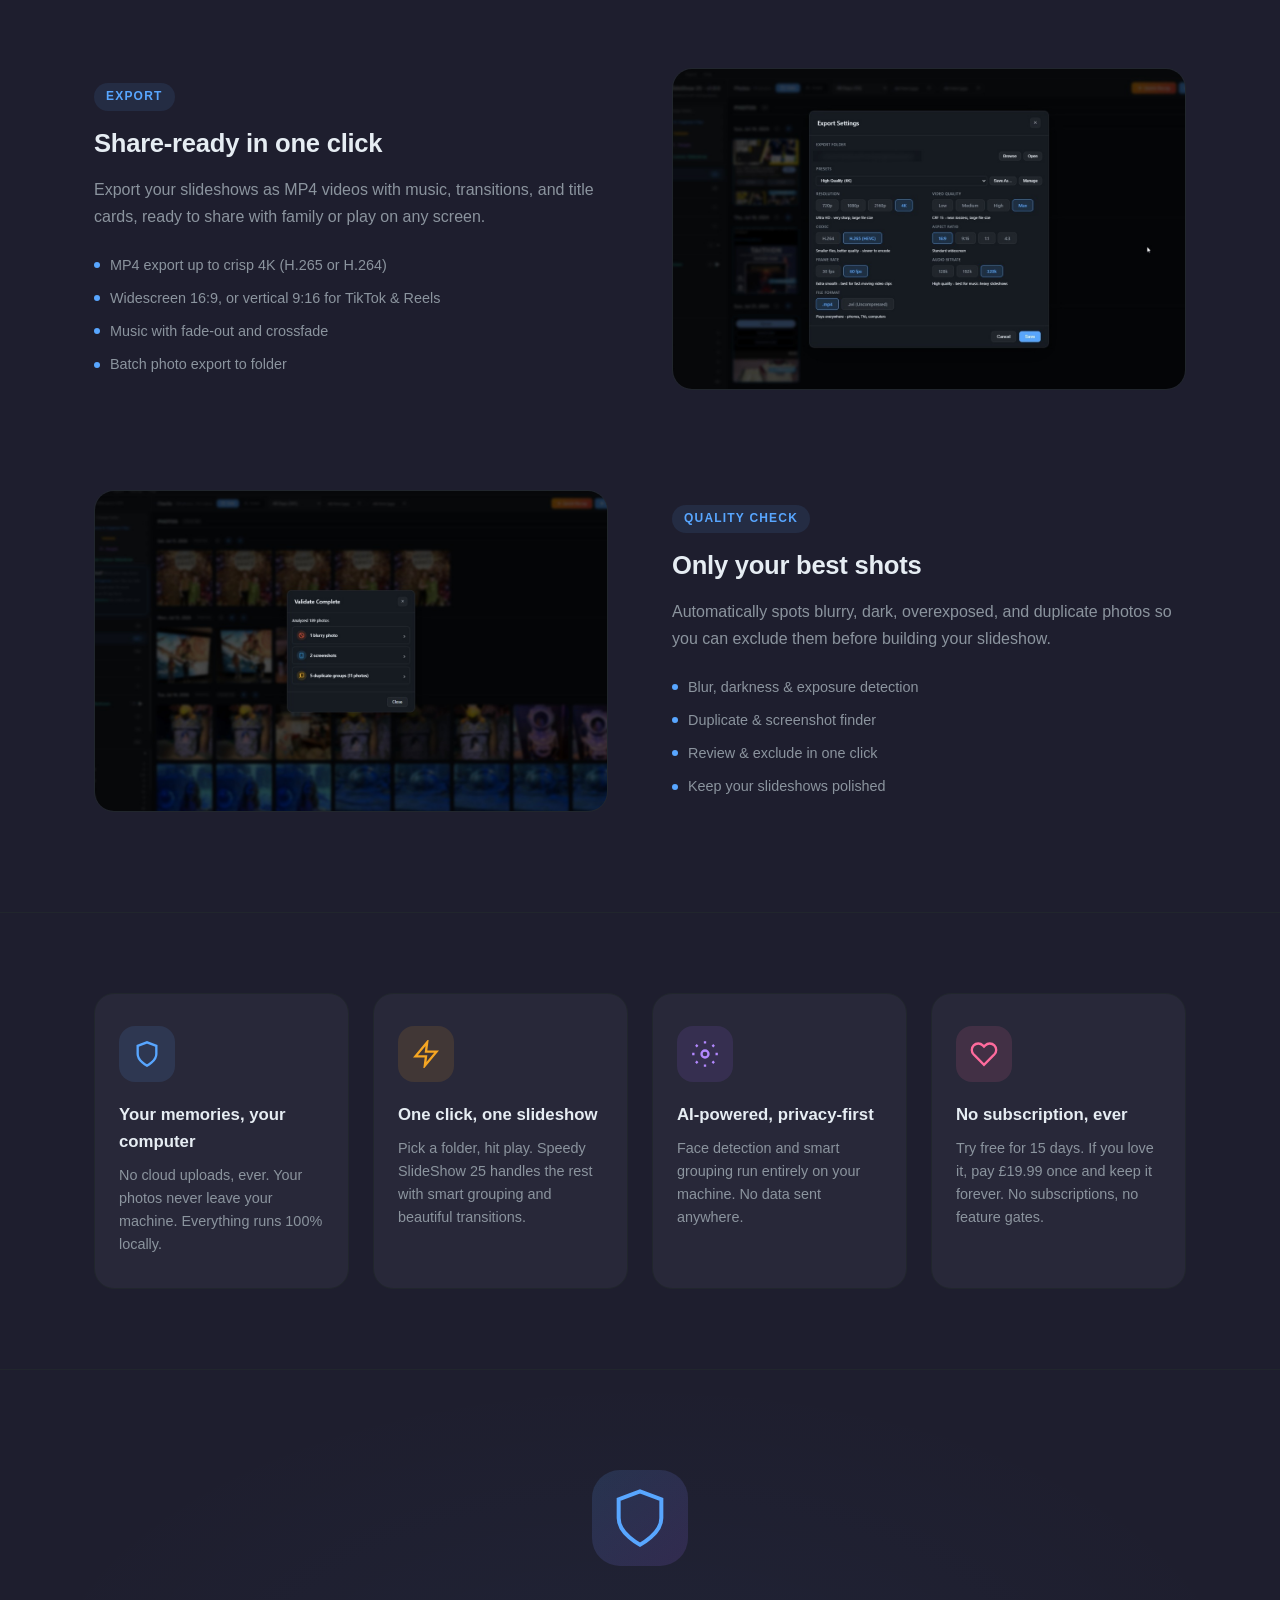
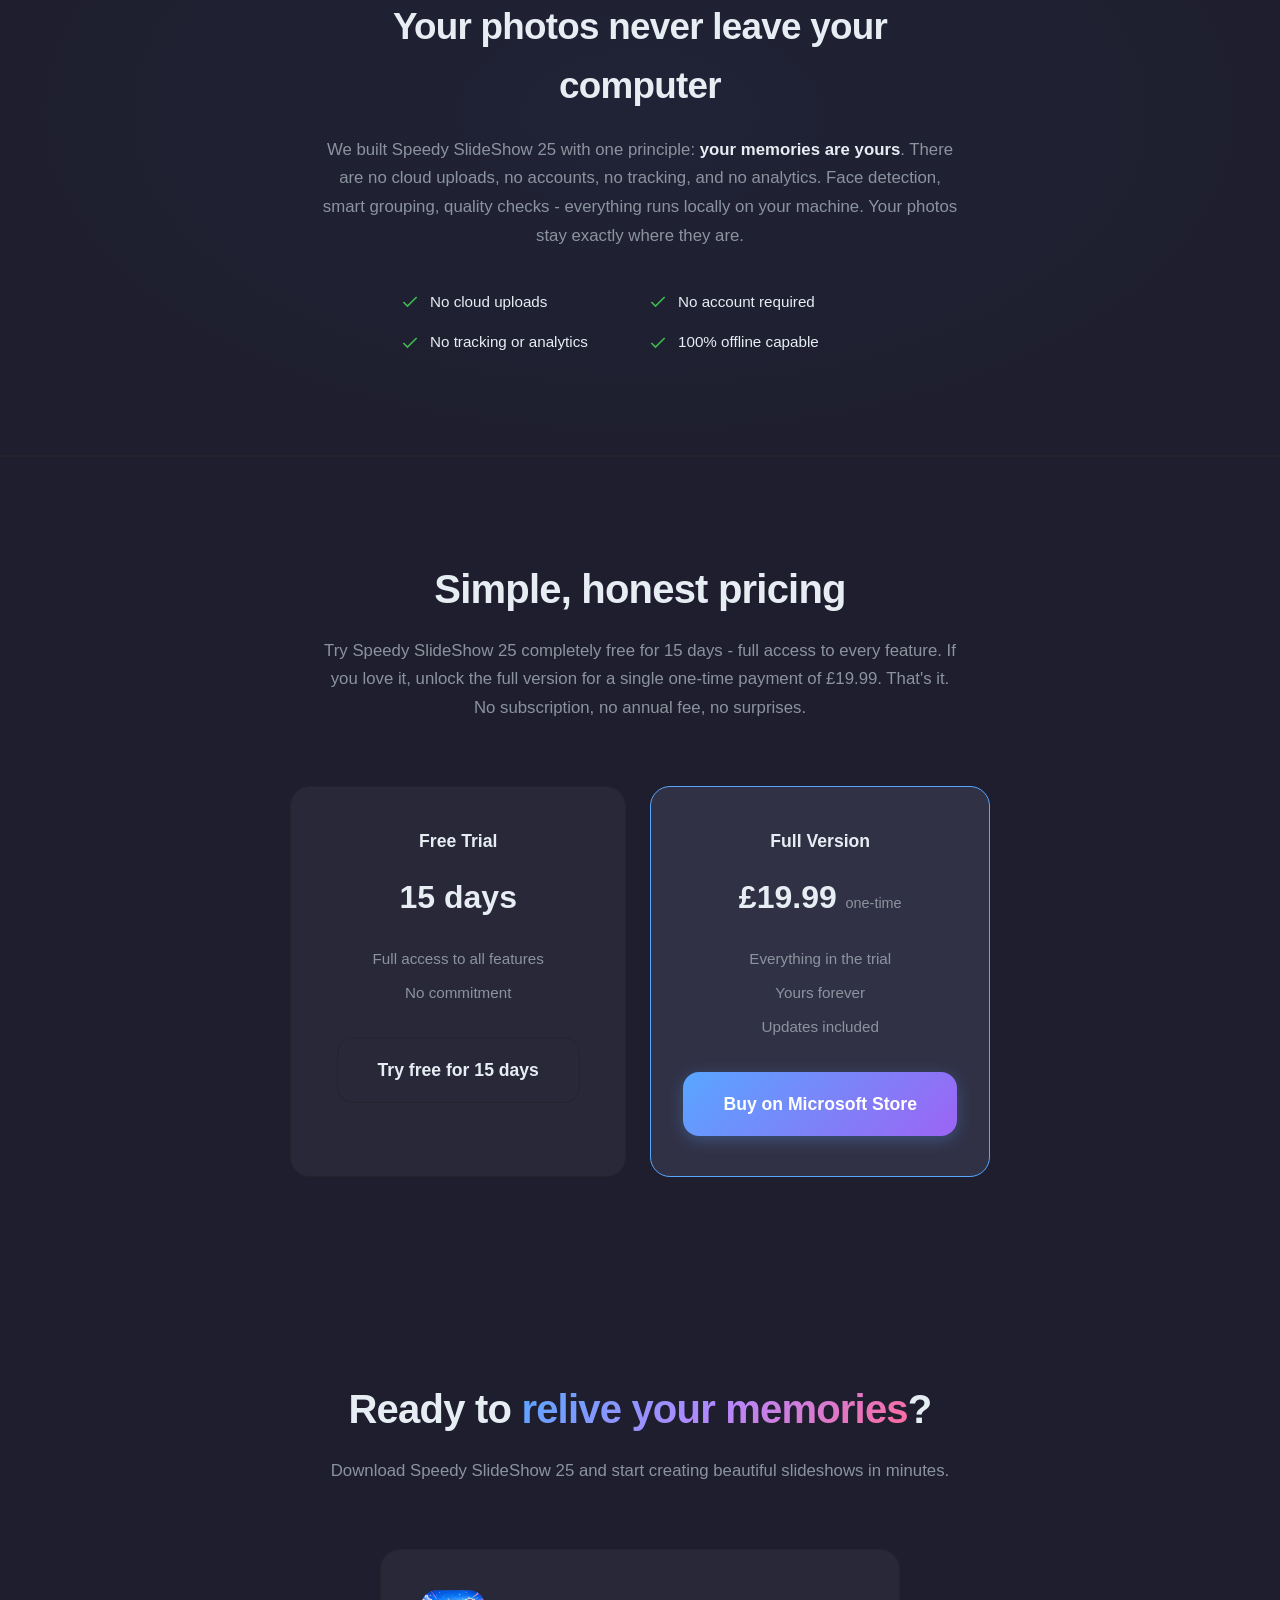
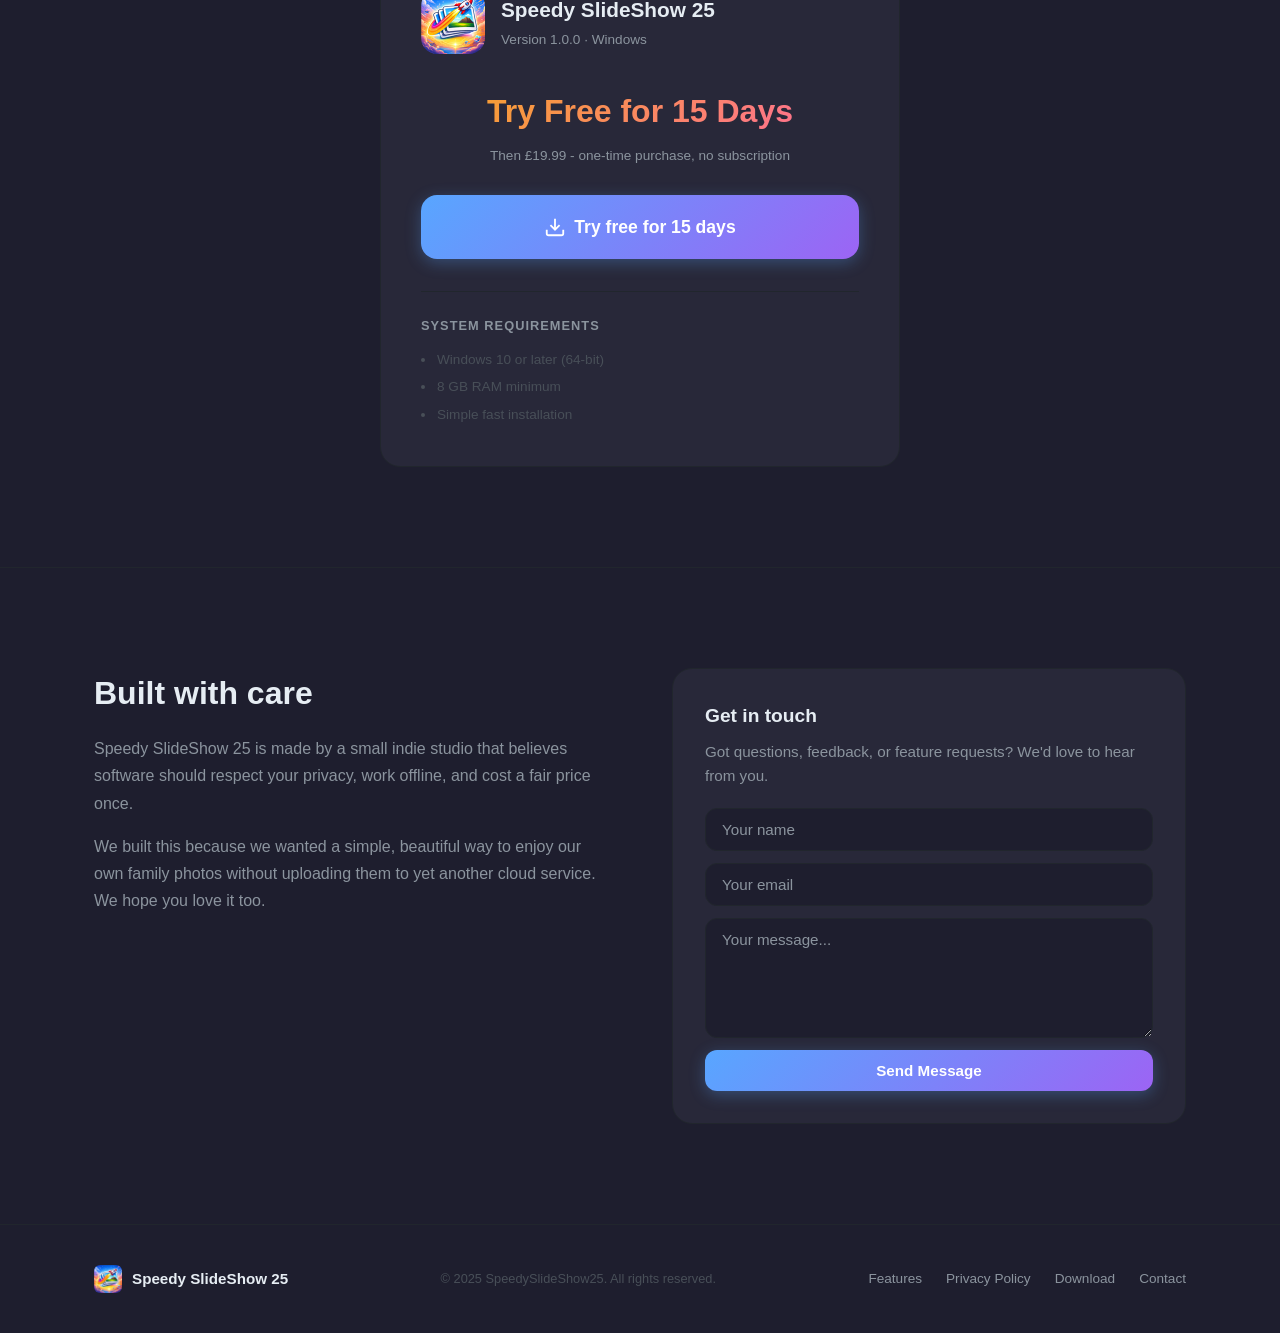
==== commit 833c075c: "Improve homepage demo, trial offer, and loading performance" ====
--- a/index.html
+++ b/index.html
@@ -4,17 +4,17 @@
   <meta charset="UTF-8">
   <meta name="viewport" content="width=device-width, initial-scale=1.0">
   <title>Speedy SlideShow 25 - iCloud Photo Slideshow Maker for Windows</title>
-  <meta name="description" content="Turn your iPhone and iCloud photos into beautiful slideshows on Windows. Simple, private, powerful. Try free for 14 days. &pound;19.99 one-time purchase.">
+  <meta name="description" content="Turn your iPhone and iCloud photos into beautiful slideshows on Windows. Simple, private, powerful. Try free for 15 days. &pound;19.99 one-time purchase.">
   <link rel="stylesheet" href="css/style.css">
-  <link rel="icon" type="image/png" href="images/speedyslideshow-icon.png">
+  <link rel="icon" type="image/png" href="images/speedyslideshow-icon-small.png">
 </head>
 <body>
 
   <!-- Navigation -->
   <nav class="navbar" id="navbar">
     <div class="container nav-container">
-      <a href="#" class="nav-logo">
-        <img src="images/speedyslideshow-icon.png" alt="Speedy SlideShow" class="nav-logo-img">
+      <a href="#hero" class="nav-logo">
+        <img src="images/speedyslideshow-icon-small.png" alt="Speedy SlideShow" class="nav-logo-img">
         <span>Speedy SlideShow<span class="version">25</span></span>
       </a>
       <button class="nav-toggle" id="navToggle" aria-label="Toggle menu">
@@ -25,7 +25,7 @@
         <li><a href="#features">Features</a></li>
         <li><a href="#privacy">Privacy</a></li>
         <li><a href="#about">About</a></li>
-        <li><a href="#download" class="btn btn-nav">Try Free</a></li>
+        <li><a href="https://apps.microsoft.com/detail/9PJCQGGC8QCP?cid=website-home-nav" target="_blank" rel="noopener" class="btn btn-nav">Try Free</a></li>
       </ul>
     </div>
   </nav>
@@ -34,24 +34,186 @@
   <section class="hero" id="hero">
     <div class="hero-bg"></div>
     <div class="container hero-content">
-      <img src="images/speedyslideshow-hero.png" alt="Speedy SlideShow 25" class="hero-logo" loading="eager">
-      <h1>Your memories deserve<br>a <span class="gradient-text">beautiful stage</span></h1>
-      <p class="hero-subtitle">Turn any photo folder into a stunning slideshow in seconds. No cloud uploads, no subscriptions, no complexity.</p>
-      <div class="hero-cta">
-        <a href="https://apps.microsoft.com/detail/9PJCQGGC8QCP?hl=en-us&gl=GB&ocid=pdpshare" target="_blank" rel="noopener" class="btn btn-primary btn-lg">
-          <svg width="20" height="20" viewBox="0 0 24 24" fill="none" stroke="currentColor" stroke-width="2"><path d="M21 15v4a2 2 0 01-2 2H5a2 2 0 01-2-2v-4"/><polyline points="7 10 12 15 17 10"/><line x1="12" y1="15" x2="12" y2="3"/></svg>
-          Get on Microsoft Store
-        </a>
-        <a href="#features" class="btn btn-ghost btn-lg">See Features</a>
-      </div>
-      <div class="hero-badges">
-        <span class="badge"><svg width="14" height="14" viewBox="0 0 24 24" fill="none" stroke="currentColor" stroke-width="2"><path d="M12 22s8-4 8-10V5l-8-3-8 3v7c0 6 8 10 8 10z"/></svg> Privacy-first</span>
-        <span class="badge"><svg width="14" height="14" viewBox="0 0 24 24" fill="none" stroke="currentColor" stroke-width="2"><rect x="2" y="3" width="20" height="14" rx="2"/><line x1="8" y1="21" x2="16" y2="21"/><line x1="12" y1="17" x2="12" y2="21"/></svg> Windows 10+</span>
-        <span class="badge"><svg width="14" height="14" viewBox="0 0 24 24" fill="none" stroke="currentColor" stroke-width="2"><line x1="12" y1="1" x2="12" y2="23"/><path d="M17 5H9.5a3.5 3.5 0 000 7h5a3.5 3.5 0 010 7H6"/></svg> 14-day free trial, then &pound;19.99 once</span>
-      </div>
-    </div>
-    <div class="hero-scroll-indicator">
-      <svg width="24" height="24" viewBox="0 0 24 24" fill="none" stroke="currentColor" stroke-width="2"><polyline points="6 9 12 15 18 9"/></svg>
+      <div class="hero-copy">
+        <p class="hero-eyebrow">YOUR PHOTOS. A STORY WORTH SHARING.</p>
+        <h1>From photo folder<br>to <span class="gradient-text">family favourite.</span></h1>
+        <p class="hero-subtitle">Turn your photos and videos into a slideshow with music. Relive a holiday, celebrate a birthday, or bring a year of memories together &mdash; right on your Windows PC.</p>
+        <div class="hero-cta">
+          <a href="https://apps.microsoft.com/detail/9PJCQGGC8QCP?cid=website-hero" target="_blank" rel="noopener" class="btn btn-primary btn-lg">Try free for 15 days <span aria-hidden="true">&rarr;</span></a>
+        </div>
+        <p class="hero-offer"><strong>&pound;19.99 once.</strong> No subscription.</p>
+        <p class="hero-store-note">Windows 10+ &middot; Available on Microsoft Store</p>
+      </div>
+      <div class="hero-demo" id="demo">
+        <div class="demo-bar"><span class="demo-status" aria-hidden="true"></span> Speedy SlideShow 25 <span class="demo-bar-label">SEE IT IN ACTION</span></div>
+        <div class="demo-player">
+          <button class="demo-poster" id="playDemo" aria-label="Play Speedy SlideShow demo">
+            <img src="images/screenshot-mainui.jpg" width="1600" height="900" alt="Speedy SlideShow organising a photo library" fetchpriority="high">
+            <span class="demo-play-icon" aria-hidden="true">&#9654;</span>
+            <span class="demo-play-label">Watch the app in action</span>
+          </button>
+          <iframe id="heroVideo" title="Speedy SlideShow 25 Demo" data-src="https://www.youtube-nocookie.com/embed/q8kneAIQKWM?controls=1&amp;rel=0&amp;playsinline=1&amp;autoplay=1" allow="autoplay; encrypted-media; picture-in-picture" allowfullscreen hidden></iframe>
+        </div>
+        <div class="demo-caption"><span>Photos + videos + your favourite music</span><span>Made for your memories</span></div>
+      </div>
+    </div>
+  </section>
+
+  <section class="how-it-works" aria-label="How it works">
+    <div class="container steps-grid">
+      <div class="step"><span class="step-number">01</span><div><h2>Choose your photos</h2><p>Start with a folder on your PC.</p></div></div>
+      <div class="step"><span class="step-number">02</span><div><h2>Add your music</h2><p>Set the mood with music and transitions.</p></div></div>
+      <div class="step"><span class="step-number">03</span><div><h2>Share the memories</h2><p>Export a video for family and friends.</p></div></div>
+    </div>
+  </section>
+
+  <!-- Features Section -->
+  <section class="features" id="features">
+    <div class="container">
+      <div class="section-header">
+        <h2>Everything you need to<br><span class="gradient-text">relive your best moments</span></h2>
+        <p>From organising thousands of photos to creating cinema-quality slideshows, Speedy SlideShow 25 does it all - right on your computer.</p>
+      </div>
+
+      <!-- Feature: Quick & Easy -->
+      <div class="feature-block">
+        <div class="feature-visual">
+          <div class="feature-screenshot">
+            <img src="images/screenshot-mainui.jpg" alt="Speedy SlideShow 25 main interface" class="screenshot-img" loading="lazy" onclick="openLightbox(this.src)" role="button" tabindex="0">
+          </div>
+        </div>
+        <div class="feature-text">
+          <div class="feature-label">Simplicity</div>
+          <h3>Quick and easy to use</h3>
+          <p>No complicated timelines or confusing menus. Just pick your photos and go - Speedy SlideShow 25 keeps everything simple so you can focus on your memories.</p>
+          <ul class="feature-list">
+            <li>No complicated timeline - just pick and play</li>
+            <li>Handles both photos and videos</li>
+            <li>Filter photos by quality, people, or favourites</li>
+            <li>Auto-group slides by date or create your own custom order</li>
+          </ul>
+        </div>
+      </div>
+
+      <!-- Feature: Organisation -->
+      <div class="feature-block feature-block--reverse">
+        <div class="feature-visual">
+          <div class="feature-screenshot">
+            <img src="images/screenshot-organise.jpg" alt="Rename and Organize Files in Speedy SlideShow 25" class="screenshot-img" loading="lazy" onclick="openLightbox(this.src)" role="button" tabindex="0">
+          </div>
+        </div>
+        <div class="feature-text">
+          <div class="feature-label">Organisation</div>
+          <h3>Point, click, organised</h3>
+          <p>Drop any folder in - iCloud, local drive, SD card - and Speedy SlideShow 25 instantly groups your photos by date or smart event clustering using time and location data.</p>
+          <ul class="feature-list">
+            <li>Automatic date-based grouping</li>
+            <li>Smart event clustering by time + location</li>
+            <li>Drag-and-drop reordering</li>
+            <li>Star favourites, exclude what you don't want</li>
+          </ul>
+        </div>
+      </div>
+
+      <!-- Feature: Slideshows -->
+      <div class="feature-block">
+        <div class="feature-visual">
+          <div class="feature-screenshot">
+            <img src="images/screenshot-slideshow.png" alt="Slideshow Settings in Speedy SlideShow 25" class="screenshot-img" loading="lazy" onclick="openLightbox(this.src)" role="button" tabindex="0">
+          </div>
+        </div>
+        <div class="feature-text">
+          <div class="feature-label">Slideshows</div>
+          <h3>Cinema for your photos</h3>
+          <p>Beautiful transitions, background music, title cards - your photos deserve more than a thumb-through in a file browser.</p>
+          <ul class="feature-list">
+            <li>Crossfade, zoom, slide &amp; fade transitions</li>
+            <li>Background music with playlist &amp; crossfade</li>
+            <li>Style presets: Memory Recap, Fast Highlights, Emotional</li>
+            <li>Customisable timing (1-10s per photo)</li>
+          </ul>
+        </div>
+      </div>
+
+      <!-- Feature: Quick Recap -->
+      <div class="feature-block feature-block--reverse">
+        <div class="feature-visual">
+          <div class="feature-screenshot">
+            <img src="images/screenshot-quickrecap.png" alt="Quick Recap dialog" class="screenshot-img" loading="lazy" onclick="openLightbox(this.src)" role="button" tabindex="0">
+          </div>
+        </div>
+        <div class="feature-text">
+          <div class="feature-label">Quick Recap</div>
+          <h3>A year in 60 seconds</h3>
+          <p>One click generates a beautiful memory recap from any time period. It smartly samples the best shots across weeks, months, or years.</p>
+          <ul class="feature-list">
+            <li>Week, month, custom range, or entire library</li>
+            <li>Smart sampling prioritises starred photos</li>
+            <li>30s, 60s, 2 min, or 5 min durations</li>
+            <li>Play instantly or export as video</li>
+          </ul>
+        </div>
+      </div>
+
+      <!-- Feature: Face Detection -->
+      <div class="feature-block">
+        <div class="feature-visual">
+          <div class="feature-screenshot">
+            <img src="images/screenshot-people.jpg" alt="People face detection in Speedy SlideShow 25" class="screenshot-img" loading="lazy" onclick="openLightbox(this.src)" role="button" tabindex="0">
+          </div>
+        </div>
+        <div class="feature-text">
+          <div class="feature-label">People</div>
+          <h3>Find every photo of anyone</h3>
+          <p>AI-powered face detection recognises and groups your people automatically. Name them once, then filter, slideshow, or export by person.</p>
+          <ul class="feature-list">
+            <li>Runs 100% locally - no uploads</li>
+            <li>Automatic face clustering</li>
+            <li>"Featuring" filter in slideshows &amp; exports</li>
+            <li>Multi-tag support for group photos</li>
+          </ul>
+        </div>
+      </div>
+
+      <!-- Feature: Export -->
+      <div class="feature-block feature-block--reverse">
+        <div class="feature-visual">
+          <div class="feature-screenshot">
+            <img src="images/screenshot-export.jpg" alt="Export Settings in Speedy SlideShow 25" class="screenshot-img" loading="lazy" onclick="openLightbox(this.src)" role="button" tabindex="0">
+          </div>
+        </div>
+        <div class="feature-text">
+          <div class="feature-label">Export</div>
+          <h3>Share-ready in one click</h3>
+          <p>Export your slideshows as MP4 videos with music, transitions, and title cards, ready to share with family or play on any screen.</p>
+          <ul class="feature-list">
+            <li>MP4 export up to crisp 4K (H.265 or H.264)</li>
+            <li>Widescreen 16:9, or vertical 9:16 for TikTok &amp; Reels</li>
+            <li>Music with fade-out and crossfade</li>
+            <li>Batch photo export to folder</li>
+          </ul>
+        </div>
+      </div>
+
+      <!-- Feature: Quality Check -->
+      <div class="feature-block">
+        <div class="feature-visual">
+          <div class="feature-screenshot">
+            <img src="images/screenshot-quality.jpg" alt="Quality Validation in Speedy SlideShow 25" class="screenshot-img" loading="lazy" onclick="openLightbox(this.src)" role="button" tabindex="0">
+          </div>
+        </div>
+        <div class="feature-text">
+          <div class="feature-label">Quality Check</div>
+          <h3>Only your best shots</h3>
+          <p>Automatically spots blurry, dark, overexposed, and duplicate photos so you can exclude them before building your slideshow.</p>
+          <ul class="feature-list">
+            <li>Blur, darkness &amp; exposure detection</li>
+            <li>Duplicate &amp; screenshot finder</li>
+            <li>Review &amp; exclude in one click</li>
+            <li>Keep your slideshows polished</li>
+          </ul>
+        </div>
+      </div>
     </div>
   </section>
 
@@ -85,170 +247,7 @@
             <svg width="28" height="28" viewBox="0 0 24 24" fill="none" stroke="currentColor" stroke-width="2"><path d="M20.84 4.61a5.5 5.5 0 00-7.78 0L12 5.67l-1.06-1.06a5.5 5.5 0 00-7.78 7.78l1.06 1.06L12 21.23l7.78-7.78 1.06-1.06a5.5 5.5 0 000-7.78z"/></svg>
           </div>
           <h3>No subscription, ever</h3>
-          <p>Try free for 14 days. If you love it, pay &pound;19.99 once and keep it forever. No subscriptions, no feature gates.</p>
-        </div>
-      </div>
-    </div>
-  </section>
-
-  <!-- Video Demo Section -->
-  <section class="video-demo" id="demo">
-    <div class="container">
-      <div class="section-header">
-        <h2>See it in action</h2>
-        <p>Watch how Speedy SlideShow 25 turns your photo library into beautiful slideshows in minutes.</p>
-      </div>
-      <div class="video-wrapper">
-        <iframe src="https://www.youtube-nocookie.com/embed/q8kneAIQKWM?controls=0&modestbranding=1&rel=0&iv_load_policy=3&playsinline=1&disablekb=1" title="Speedy SlideShow 25 Demo" frameborder="0" allow="accelerometer; autoplay; clipboard-write; encrypted-media; gyroscope; picture-in-picture" allowfullscreen></iframe>
-      </div>
-    </div>
-  </section>
-
-  <!-- Features Section -->
-  <section class="features" id="features">
-    <div class="container">
-      <div class="section-header">
-        <h2>Everything you need to<br><span class="gradient-text">relive your best moments</span></h2>
-        <p>From organising thousands of photos to creating cinema-quality slideshows, Speedy SlideShow 25 does it all - right on your computer.</p>
-      </div>
-
-      <!-- Feature: Quick & Easy -->
-      <div class="feature-block">
-        <div class="feature-visual">
-          <div class="feature-screenshot">
-            <img src="images/screenshot-mainui.png" alt="Speedy SlideShow 25 main interface" class="screenshot-img" onclick="openLightbox(this.src)" role="button" tabindex="0">
-          </div>
-        </div>
-        <div class="feature-text">
-          <div class="feature-label">Simplicity</div>
-          <h3>Quick and easy to use</h3>
-          <p>No complicated timelines or confusing menus. Just pick your photos and go - Speedy SlideShow 25 keeps everything simple so you can focus on your memories.</p>
-          <ul class="feature-list">
-            <li>No complicated timeline - just pick and play</li>
-            <li>Handles both photos and videos</li>
-            <li>Filter photos by quality, people, or favourites</li>
-            <li>Auto-group slides by date or create your own custom order</li>
-          </ul>
-        </div>
-      </div>
-
-      <!-- Feature: Organisation -->
-      <div class="feature-block feature-block--reverse">
-        <div class="feature-visual">
-          <div class="feature-screenshot">
-            <img src="images/screenshot-organise.png" alt="Rename and Organize Files in Speedy SlideShow 25" class="screenshot-img" onclick="openLightbox(this.src)" role="button" tabindex="0">
-          </div>
-        </div>
-        <div class="feature-text">
-          <div class="feature-label">Organisation</div>
-          <h3>Point, click, organised</h3>
-          <p>Drop any folder in - iCloud, local drive, SD card - and Speedy SlideShow 25 instantly groups your photos by date or smart event clustering using time and location data.</p>
-          <ul class="feature-list">
-            <li>Automatic date-based grouping</li>
-            <li>Smart event clustering by time + location</li>
-            <li>Drag-and-drop reordering</li>
-            <li>Star favourites, exclude what you don't want</li>
-          </ul>
-        </div>
-      </div>
-
-      <!-- Feature: Slideshows -->
-      <div class="feature-block">
-        <div class="feature-visual">
-          <div class="feature-screenshot">
-            <img src="images/screenshot-slideshow.png" alt="Slideshow Settings in Speedy SlideShow 25" class="screenshot-img" onclick="openLightbox(this.src)" role="button" tabindex="0">
-          </div>
-        </div>
-        <div class="feature-text">
-          <div class="feature-label">Slideshows</div>
-          <h3>Cinema for your photos</h3>
-          <p>Beautiful transitions, background music, title cards - your photos deserve more than a thumb-through in a file browser.</p>
-          <ul class="feature-list">
-            <li>Crossfade, zoom, slide &amp; fade transitions</li>
-            <li>Background music with playlist &amp; crossfade</li>
-            <li>Style presets: Memory Recap, Fast Highlights, Emotional</li>
-            <li>Customisable timing (1-10s per photo)</li>
-          </ul>
-        </div>
-      </div>
-
-      <!-- Feature: Quick Recap -->
-      <div class="feature-block feature-block--reverse">
-        <div class="feature-visual">
-          <div class="feature-screenshot">
-            <img src="images/screenshot-quickrecap.png" alt="Quick Recap dialog" class="screenshot-img" onclick="openLightbox(this.src)" role="button" tabindex="0">
-          </div>
-        </div>
-        <div class="feature-text">
-          <div class="feature-label">Quick Recap</div>
-          <h3>A year in 60 seconds</h3>
-          <p>One click generates a beautiful memory recap from any time period. It smartly samples the best shots across weeks, months, or years.</p>
-          <ul class="feature-list">
-            <li>Week, month, custom range, or entire library</li>
-            <li>Smart sampling prioritises starred photos</li>
-            <li>30s, 60s, 2 min, or 5 min durations</li>
-            <li>Play instantly or export as video</li>
-          </ul>
-        </div>
-      </div>
-
-      <!-- Feature: Face Detection -->
-      <div class="feature-block">
-        <div class="feature-visual">
-          <div class="feature-screenshot">
-            <img src="images/screenshot-people.jpg" alt="People face detection in Speedy SlideShow 25" class="screenshot-img" onclick="openLightbox(this.src)" role="button" tabindex="0">
-          </div>
-        </div>
-        <div class="feature-text">
-          <div class="feature-label">People</div>
-          <h3>Find every photo of anyone</h3>
-          <p>AI-powered face detection recognises and groups your people automatically. Name them once, then filter, slideshow, or export by person.</p>
-          <ul class="feature-list">
-            <li>Runs 100% locally - no uploads</li>
-            <li>Automatic face clustering</li>
-            <li>"Featuring" filter in slideshows &amp; exports</li>
-            <li>Multi-tag support for group photos</li>
-          </ul>
-        </div>
-      </div>
-
-      <!-- Feature: Export -->
-      <div class="feature-block feature-block--reverse">
-        <div class="feature-visual">
-          <div class="feature-screenshot">
-            <img src="images/screenshot-export.png" alt="Export Settings in Speedy SlideShow 25" class="screenshot-img" onclick="openLightbox(this.src)" role="button" tabindex="0">
-          </div>
-        </div>
-        <div class="feature-text">
-          <div class="feature-label">Export</div>
-          <h3>Share-ready in one click</h3>
-          <p>Export your slideshows as MP4 videos with music, transitions, and title cards - ready to share with family or play on any screen.</p>
-          <ul class="feature-list">
-            <li>MP4 export (H.264)</li>
-            <li>720p or 1080p with quality control</li>
-            <li>Music with fade-out and crossfade</li>
-            <li>Batch photo export to folder</li>
-          </ul>
-        </div>
-      </div>
-
-      <!-- Feature: Quality Check -->
-      <div class="feature-block">
-        <div class="feature-visual">
-          <div class="feature-screenshot">
-            <img src="images/screenshot-quality.png" alt="Quality Validation in Speedy SlideShow 25" class="screenshot-img" onclick="openLightbox(this.src)" role="button" tabindex="0">
-          </div>
-        </div>
-        <div class="feature-text">
-          <div class="feature-label">Quality Check</div>
-          <h3>Only your best shots</h3>
-          <p>Automatically spots blurry, dark, overexposed, and duplicate photos so you can exclude them before building your slideshow.</p>
-          <ul class="feature-list">
-            <li>Blur, darkness &amp; exposure detection</li>
-            <li>Duplicate finder</li>
-            <li>Review &amp; exclude in one click</li>
-            <li>Keep your slideshows polished</li>
-          </ul>
+          <p>Try free for 15 days. If you love it, pay &pound;19.99 once and keep it forever. No subscriptions, no feature gates.</p>
         </div>
       </div>
     </div>
@@ -290,17 +289,17 @@
     <div class="container">
       <div class="section-header">
         <h2>Simple, honest pricing</h2>
-        <p>Try Speedy SlideShow 25 completely free for 14 days - full access to every feature. If you love it, unlock the full version for a single one-time payment of &pound;19.99. That's it. No subscription, no annual fee, no surprises.</p>
+        <p>Try Speedy SlideShow 25 completely free for 15 days - full access to every feature. If you love it, unlock the full version for a single one-time payment of &pound;19.99. That's it. No subscription, no annual fee, no surprises.</p>
       </div>
       <div class="pricing-cards">
         <div class="pricing-card">
           <h3 class="pricing-card-title">Free Trial</h3>
-          <div class="pricing-card-price">14 days</div>
+          <div class="pricing-card-price">15 days</div>
           <ul class="pricing-card-features">
             <li>Full access to all features</li>
             <li>No commitment</li>
           </ul>
-          <a href="https://apps.microsoft.com/detail/9PJCQGGC8QCP?hl=en-us&gl=GB&ocid=pdpshare" target="_blank" rel="noopener" class="btn btn-ghost btn-xl">Download Free</a>
+          <a href="https://apps.microsoft.com/detail/9PJCQGGC8QCP?cid=website-pricing-trial" target="_blank" rel="noopener" class="btn btn-ghost btn-xl">Try free for 15 days</a>
         </div>
         <div class="pricing-card pricing-card--featured">
           <h3 class="pricing-card-title">Full Version</h3>
@@ -310,7 +309,7 @@
             <li>Yours forever</li>
             <li>Updates included</li>
           </ul>
-          <a href="https://apps.microsoft.com/detail/9PJCQGGC8QCP?hl=en-us&gl=GB&ocid=pdpshare" target="_blank" rel="noopener" class="btn btn-primary btn-xl">Buy on Microsoft Store</a>
+          <a href="https://apps.microsoft.com/detail/9PJCQGGC8QCP?cid=website-pricing-buy" target="_blank" rel="noopener" class="btn btn-primary btn-xl">Buy on Microsoft Store</a>
         </div>
       </div>
     </div>
@@ -326,19 +325,19 @@
 
       <div class="download-card">
         <div class="download-card-header">
-          <img src="images/speedyslideshow-icon.png" alt="Speedy SlideShow 25" class="download-logo">
+          <img src="images/speedyslideshow-icon-small.png" alt="Speedy SlideShow 25" class="download-logo">
           <div>
             <h3>Speedy SlideShow 25</h3>
             <span class="download-version">Version 1.0.0 &middot; Windows</span>
           </div>
         </div>
         <div class="download-price">
-          <span class="price-amount">Try Free for 14 Days</span>
+          <span class="price-amount">Try Free for 15 Days</span>
           <span class="price-note">Then &pound;19.99 - one-time purchase, no subscription</span>
         </div>
-        <a href="https://apps.microsoft.com/detail/9PJCQGGC8QCP?hl=en-us&gl=GB&ocid=pdpshare" target="_blank" rel="noopener" class="btn btn-primary btn-xl btn-download">
+        <a href="https://apps.microsoft.com/detail/9PJCQGGC8QCP?cid=website-download" target="_blank" rel="noopener" class="btn btn-primary btn-xl btn-download">
           <svg width="22" height="22" viewBox="0 0 24 24" fill="none" stroke="currentColor" stroke-width="2"><path d="M21 15v4a2 2 0 01-2 2H5a2 2 0 01-2-2v-4"/><polyline points="7 10 12 15 17 10"/><line x1="12" y1="15" x2="12" y2="3"/></svg>
-          Get it on Microsoft Store
+          Try free for 15 days
         </a>
         <div class="system-req">
           <h4>System Requirements</h4>
@@ -382,7 +381,7 @@
   <footer class="footer">
     <div class="container footer-content">
       <div class="footer-logo">
-        <img src="images/speedyslideshow-icon.png" alt="Speedy SlideShow" class="footer-logo-img">
+        <img src="images/speedyslideshow-icon-small.png" alt="Speedy SlideShow" class="footer-logo-img">
         <span>Speedy SlideShow 25</span>
       </div>
       <p class="footer-copy">&copy; 2025 SpeedySlideShow25. All rights reserved.</p>
--- a/css/style.css
+++ b/css/style.css
@@ -1095,3 +1095,58 @@
     line-height: 1.3;
   }
 }
+
+/* Product-led opening section */
+.hero { min-height: 0; padding: 140px 0 72px; text-align: left; }
+.hero .container { max-width: 1240px; width: 100%; }
+.hero-content { display: grid; grid-template-columns: .95fr 1.15fr; gap: 52px; align-items: center; }
+.hero-eyebrow { color: var(--blue-light); font-size: .72rem; font-weight: 700; letter-spacing: .14em; margin-bottom: 20px; }
+.hero h1 { font-size: clamp(2.4rem, 3.6vw, 3.25rem); line-height: 1.1; margin-bottom: 24px; letter-spacing: -.04em; }
+.hero-subtitle { font-size: 1.05rem; line-height: 1.75; margin: 0 0 28px; color: #b6bfcd; }
+.hero-cta { justify-content: flex-start; margin-bottom: 16px; }
+.hero-cta .btn { justify-content: space-between; gap: 28px; }
+.hero-offer { color: #c2cad7; font-size: .9rem; margin-bottom: 8px; }
+.hero-offer strong { color: var(--text); }
+.hero-store-note { color: var(--text-muted); font-size: .8rem; }
+.nav-links .btn-nav { background: var(--blue); color: #152030; }
+.hero-demo { min-width: 0; border: 1px solid #49536b; border-radius: 16px; overflow: hidden; background: #141822; box-shadow: 0 24px 70px #080c2066; scroll-margin-top: 100px; }
+.demo-bar { display: flex; align-items: center; gap: 8px; padding: 15px 18px; color: #d8dfec; font-size: .78rem; border-bottom: 1px solid #343b4d; }
+.demo-status { width: 7px; height: 7px; border-radius: 50%; background: var(--blue); }
+.demo-bar-label { margin-left: auto; font-size: .6rem; letter-spacing: .1em; color: #9ca9be; }
+.demo-player { aspect-ratio: 16 / 10; position: relative; }
+.demo-poster { position: absolute; inset: 0; width: 100%; height: 100%; padding: 0; border: 0; cursor: pointer; background: #0e1420; color: white; }
+.demo-poster img { width: 100%; height: 100%; object-fit: cover; object-position: left top; opacity: .8; }
+.demo-poster::after { content: ''; position: absolute; inset: 0; background: linear-gradient(transparent 30%, #080d20bb); }
+.demo-play-icon { position: absolute; z-index: 1; top: 50%; left: 50%; transform: translate(-50%, -50%); background: #ecf3ff; color: #24334e; border-radius: 50%; width: 70px; height: 70px; display: grid; place-items: center; font-size: 24px; box-shadow: 0 4px 32px #0006; }
+.demo-poster:hover .demo-play-icon { background: var(--blue-light); }
+.demo-poster:focus-visible { outline: 3px solid var(--blue-light); outline-offset: -4px; }
+.demo-play-label { position: absolute; z-index: 1; bottom: 24px; left: 0; right: 0; font: 600 .95rem 'Segoe UI', sans-serif; }
+.demo-player iframe { width: 100%; height: 100%; border: 0; }
+.demo-caption { padding: 16px 18px; display: flex; justify-content: space-between; gap: 12px; font-size: .68rem; color: #9ca9be; }
+.how-it-works { border-top: 1px solid #ffffff12; border-bottom: 1px solid #ffffff12; background: #14182466; padding: 32px 0; }
+.steps-grid { display: grid; grid-template-columns: repeat(3,1fr); gap: 36px; }
+.step { display: flex; align-items: flex-start; gap: 16px; }
+.step-number { color: var(--blue-light); font-size: .8rem; padding-top: 4px; font-weight: 600; }
+.step h2 { font-size: 1rem; margin-bottom: 5px; }
+.step p { font-size: .83rem; color: #a8b2c3; }
+.features { padding-top: 72px; }
+@media(max-width: 900px) {
+ .hero { padding: 108px 0 48px; }
+ .hero-content { grid-template-columns: 1fr; gap: 36px; max-width: 700px !important; }
+ .hero h1 { font-size: 2.8rem; }
+ .hero-subtitle { max-width: 560px; }
+ .steps-grid { gap: 20px; }
+ .step { gap: 10px; }
+}
+@media(max-width: 640px) {
+ .hero { padding: 92px 0 36px; }
+ .hero h1 { font-size: 2.4rem; }
+ .hero-eyebrow { font-size: .62rem; }
+ .hero-subtitle { font-size: 1rem; }
+ .hero-cta .btn { width: 100%; white-space: normal; }
+ .demo-caption { font-size: .65rem; }
+ .demo-caption span:last-child { display: none; }
+ .steps-grid { grid-template-columns: 1fr; gap: 24px; }
+ .step { gap: 18px; }
+ .how-it-works { padding: 28px 0; }
+}
